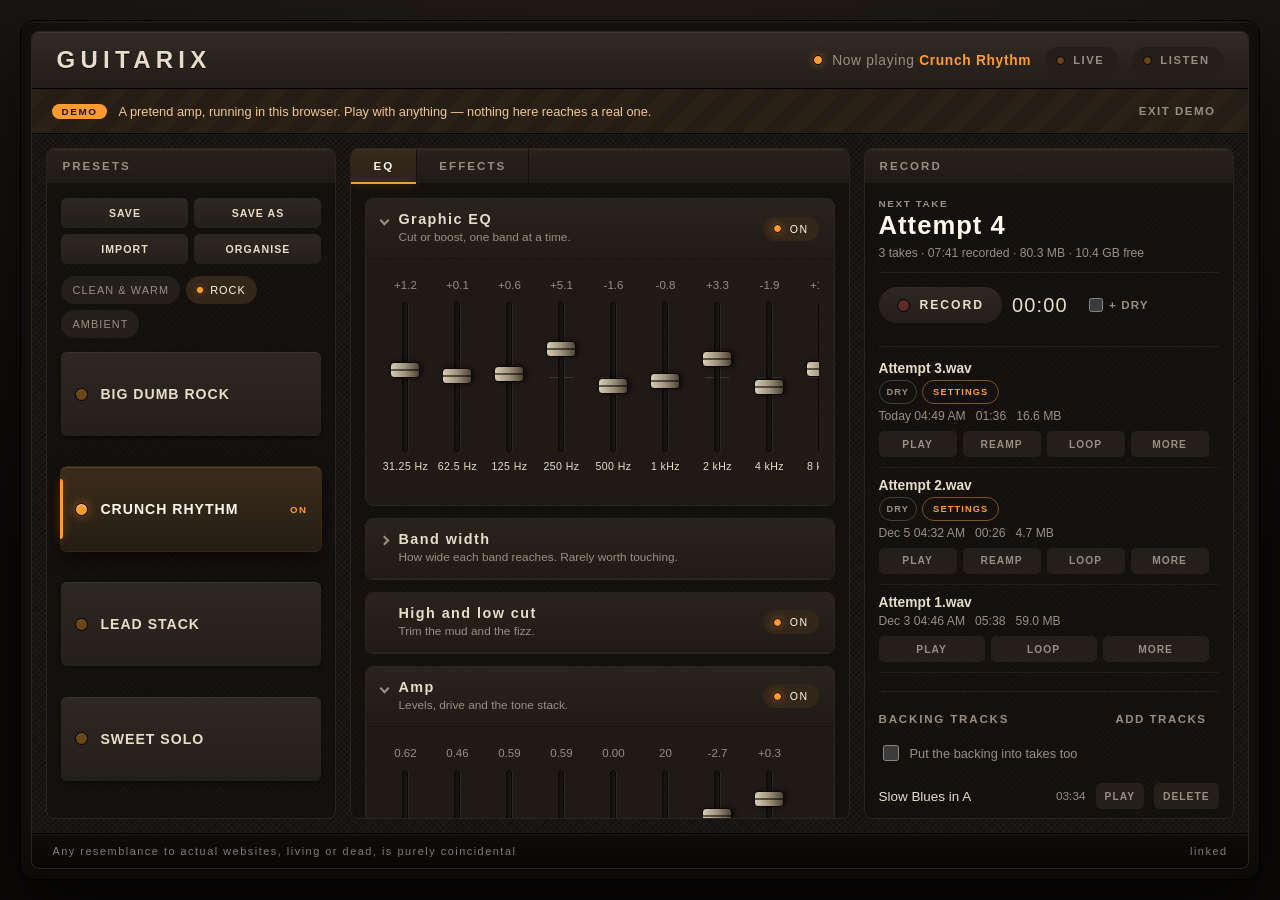
==== preview.html @ 01032c6f "Initial commit: guitarix web control surface Import the existing project as-is, including the duplic" ====
<!DOCTYPE html>
<html lang="en">
<head>
<meta charset="UTF-8">
<meta name="viewport" content="width=device-width, initial-scale=1.0, viewport-fit=cover">
<meta name="theme-color" content="#151210">
<meta name="color-scheme" content="dark">

<!-- Add to Home Screen launches this as an app, without the browser's bars -->
<link rel="manifest" href="/manifest.webmanifest">
<link rel="icon" type="image/png" sizes="192x192" href="static/icons/icon-192.png">
<link rel="apple-touch-icon" href="static/icons/apple-touch-icon.png">
<meta name="mobile-web-app-capable" content="yes">
<meta name="apple-mobile-web-app-capable" content="yes">
<meta name="apple-mobile-web-app-title" content="Guitarix">
<!-- the status bar floats over the page; the safe-area padding keeps it clear -->
<meta name="apple-mobile-web-app-status-bar-style" content="black-translucent">
<title>Guitarix &mdash; demo</title>
<style>
:root {
  --tolex:      #151210;
  --tolex-deep: #0b0908;
  --panel:      #241f1b;
  --panel-hi:   #2e2822;
  --panel-press:#1c1815;
  --edge:       #3b322a;
  --edge-hi:    #5c4f42;
  --cream:      #e7ddc9;
  --muted:      #9a8e83;      /* 4.8:1 or better on every surface it sits on */
  --lamp:       #ff9b2f;
  --lamp-dim:   #6b4418;
  --lamp-glow:  rgba(255,155,47,.40);
  --fault:      #d0453c;
}

* { box-sizing: border-box; }

/* The hidden attribute is only a UA-level `display: none`, so any class rule
   that sets display overrides it. Several do. Settle it once here. */
[hidden] { display: none !important; }

/* A solid colour under the gradient. Phone browsers tint their own address
   bar and toolbar from the page's background colour, and a gradient doesn't
   count -- it's an image -- so without this they fell back to white. It's
   also what shows when a page is overscrolled. */
html {
  height: 100%;
  -webkit-text-size-adjust: 100%;
  background-color: #0b0908;
  color-scheme: dark;            /* dark native controls and browser UI */
}

body {
  --edge: clamp(10px, 2.5vw, 32px);
  margin: 0;
  height: 100%;
  min-height: 100dvh;
  background-color: #0b0908;
  /* Launched from the home screen, the page runs edge to edge under the
     status bar and home indicator. The insets keep controls clear of both;
     in a normal browser tab they're zero and nothing changes. */
  padding:
    max(var(--edge), env(safe-area-inset-top))
    max(var(--edge), env(safe-area-inset-right))
    max(var(--edge), env(safe-area-inset-bottom))
    max(var(--edge), env(safe-area-inset-left));
  display: flex;
  align-items: stretch;      /* cabinet fills the window */
  justify-content: center;
  /* background-image, not the `background` shorthand: the shorthand would
     reset the background-color set above back to transparent */
  background-image: radial-gradient(120% 80% at 50% -10%, #241e19 0%, var(--tolex) 55%, var(--tolex-deep) 100%);
  color: var(--cream);
  font-family: "Helvetica Neue", Helvetica, Arial, system-ui, sans-serif;
  font-stretch: condensed;
  -webkit-font-smoothing: antialiased;
}

/* ---------------------------------------------------------------- cabinet */

.cab {
  display: flex;
  flex-direction: column;
  width: 100%;
  max-width: 680px;
  min-height: 0;
  border-radius: 14px;
  border: 1px solid #000;
  background: var(--tolex);
  padding: 10px;
  box-shadow: 0 30px 70px rgba(0,0,0,.6),
              0 2px 0 rgba(255,255,255,.04) inset,
              0 -20px 40px rgba(0,0,0,.5) inset;
}

.cab__inner {
  display: flex;
  flex-direction: column;
  flex: 1;
  min-height: 0;
  border: 1px solid #2a2420;
  border-radius: 8px;
  overflow: hidden;
}

.panel {
  flex: none;
  display: flex;
  align-items: baseline;
  justify-content: space-between;
  gap: 16px;
  flex-wrap: wrap;
  padding: 16px 20px;
  background: linear-gradient(180deg, #322b25 0%, #221d19 100%);
  border-bottom: 1px solid #000;
  box-shadow: 0 1px 0 rgba(255,255,255,.06) inset;
}

.wordmark {
  margin: 0;
  font-size: clamp(1.25rem, 4.5vw, 1.6rem);
  font-weight: 700;
  letter-spacing: .22em;
  text-transform: uppercase;
  text-shadow: 0 1px 0 #000;
}

.readout {
  margin: 0;
  display: flex;
  align-items: center;
  gap: 9px;
  font-size: .82rem;
  color: var(--muted);
  letter-spacing: .05em;
}

.readout b { color: var(--lamp); font-weight: 600; }

.pilot {
  width: 10px; height: 10px;
  border-radius: 50%;
  background: var(--lamp-dim);
  border: 1px solid #000;
  transition: background .2s ease, box-shadow .2s ease;
}
.pilot.is-live  { background: var(--lamp);  box-shadow: 0 0 9px var(--lamp-glow); }
.pilot.is-fault { background: var(--fault); box-shadow: 0 0 9px rgba(208,69,60,.4); }

/* ---------------------------------------------------------------- alert */

.alert {
  flex: none;
  display: flex;
  align-items: center;
  gap: 10px;
  margin: 0;
  padding: 11px 20px;
  background: linear-gradient(180deg, #33201d 0%, #261817 100%);
  border-bottom: 1px solid #000;
  box-shadow: 0 1px 0 rgba(255,255,255,.04) inset;
  color: #e8a49e;
  font-size: .8rem;
  line-height: 1.4;
}

.alert__lamp {
  flex: none;
  width: 9px; height: 9px;
  border-radius: 50%;
  background: var(--fault);
  box-shadow: 0 0 9px rgba(208,69,60,.45);
  animation: pulse 1.1s ease-in-out infinite;
}

/* ---------------------------------------------------------------- tabs */

.tabs {
  flex: none;
  display: flex;
  background: linear-gradient(180deg, #1d1915 0%, #141110 100%);
  border-bottom: 1px solid #000;
}

.tab {
  flex: 1;
  position: relative;
  padding: 13px 8px;
  border: 0;
  border-right: 1px solid #0a0807;
  background: transparent;
  color: var(--muted);
  font: inherit;
  font-size: .82rem;
  font-weight: 700;
  letter-spacing: .16em;
  text-transform: uppercase;
  cursor: pointer;
  -webkit-tap-highlight-color: transparent;
  transition: background .14s ease, color .14s ease;
}
.tab:last-child { border-right: 0; }

@media (hover: hover) and (pointer: fine) {
  .tab:hover { background: #221d19; color: var(--cream); }
}
.tab:active { background: var(--panel-press); }
.tab:focus-visible { outline: 2px solid var(--lamp); outline-offset: -3px; }

.tab.is-current {
  color: #fff8ec;
  background: linear-gradient(180deg, #2b231a 0%, #1a1511 100%);
}
.tab.is-current::after {
  content: "";
  position: absolute;
  left: 0; right: 0; bottom: 0;
  height: 2px;
  background: var(--lamp);
  box-shadow: 0 0 10px var(--lamp-glow);
}

/* ---------------------------------------------------------------- panes */

.grille {
  flex: 1;
  min-height: 0;                 /* lets the pane scroll instead of the page */
  display: flex;
  flex-direction: column;
  padding: clamp(14px, 3.5vw, 22px);
  background-color: #191512;
  background-image:
    repeating-linear-gradient(45deg,  rgba(255,255,255,.022) 0 1px, transparent 1px 4px),
    repeating-linear-gradient(-45deg, rgba(0,0,0,.30)        0 1px, transparent 1px 4px);
}

.pane {
  flex: 1;
  min-height: 0;
  display: flex;
  flex-direction: column;
}
.pane[hidden] { display: none; }

/* Narrow: the wrapper isn't a box, its children behave as if they were
   direct children of the grille. Wide: it becomes the middle column. */
.mid { display: contents; }
.midtabs { display: none; }

/* The tabs name the section on narrow screens, so the heading is only needed
   in the wide layout where the tabs are gone. */
.pane__title { display: none; }

.pane__body {
  flex: 1;
  min-height: 0;
  display: flex;
  flex-direction: column;
  overflow-y: auto;              /* scrollbar appears only when it's needed */
  overscroll-behavior: contain;
  scrollbar-width: thin;
  scrollbar-color: var(--edge-hi) transparent;
}

.pane__body::-webkit-scrollbar { width: 9px; }
.pane__body::-webkit-scrollbar-track { background: transparent; }
.pane__body::-webkit-scrollbar-thumb {
  background: #3a322b;
  border-radius: 99px;
  border: 2px solid #191512;
}
.pane__body::-webkit-scrollbar-thumb:hover { background: var(--edge-hi); }

.groups { display: flex; flex-direction: column; }

.empty { margin: 8px 2px; color: var(--muted); font-size: .85rem; }

/* ---------------------------------------------------------------- presets */

.banks {
  flex: none;
  display: flex;
  gap: 8px;
  flex-wrap: wrap;
  margin-bottom: 14px;
}

.bank {
  padding: 7px 13px;
  border: 1px solid var(--edge);
  border-radius: 999px;
  background: var(--panel);
  color: var(--muted);
  font: inherit;
  font-size: .74rem;
  letter-spacing: .12em;
  text-transform: uppercase;
  cursor: pointer;
  transition: background .14s ease, color .14s ease, border-color .14s ease;
  min-height: 28px;
}
@media (hover: hover) and (pointer: fine) {
  .bank:hover { background: var(--panel-hi); color: var(--cream); border-color: var(--edge-hi); }
}
.bank:active { background: var(--panel-press); }
.bank:focus-visible { outline: 2px solid var(--lamp); outline-offset: 2px; }
.bank.is-current { border-color: #7a5426; color: #fff8ec; background: #33261a; }

/* Presets stretch to fill the leftover height, but only once there are
   enough rows for that to look deliberate. With one or two presets the rows
   are sized to the content instead -- otherwise a single preset becomes a
   button the height of the screen. */
.presets {
  flex: 1;
  min-width: 0;
  display: grid;
  grid-template-columns: repeat(2, 1fr);
  grid-auto-rows: minmax(74px, 1fr);
  gap: 12px;
  align-content: stretch;
}

.presets.is-sparse {
  align-content: start;
  grid-auto-rows: minmax(74px, 104px);
}

.preset {
  position: relative;
  display: flex;
  align-items: center;
  gap: 12px;
  min-height: 74px;
  max-height: 152px;
  min-width: 0;
  padding: 12px 16px;
  border: 1px solid var(--edge);
  border-radius: 6px;
  background: linear-gradient(180deg, var(--panel-hi) 0%, var(--panel) 100%);
  color: var(--cream);
  font: inherit;
  font-size: 1rem;
  font-weight: 700;
  letter-spacing: .12em;
  text-transform: uppercase;
  text-align: left;
  cursor: pointer;
  -webkit-tap-highlight-color: transparent;
  box-shadow: 0 1px 0 rgba(255,255,255,.05) inset, 0 2px 4px rgba(0,0,0,.4);
  transition: background .14s ease, border-color .14s ease,
              box-shadow .14s ease, transform .08s ease, color .14s ease;
}

.lamp {
  flex: none;
  width: 13px; height: 13px;
  border-radius: 50%;
  background: var(--lamp-dim);
  border: 1px solid #000;
  box-shadow: 0 1px 1px rgba(255,255,255,.12) inset;
  transition: background .16s ease, box-shadow .16s ease;
}

.preset__name {
  flex: 1;
  min-width: 0;
  white-space: normal;
  overflow-wrap: break-word;
  line-height: 1.3;
  letter-spacing: .07em;
}
.preset__tag {
  font-size: .6rem;
  letter-spacing: .16em;
  color: var(--lamp);
  opacity: 0;
  transition: opacity .16s ease;
}

@media (hover: hover) and (pointer: fine) {
  .preset:hover {
    background: linear-gradient(180deg, #3a322b 0%, #2b251f 100%);
    border-color: var(--edge-hi);
    color: #fff;
    box-shadow: 0 1px 0 rgba(255,255,255,.08) inset, 0 6px 14px rgba(0,0,0,.5);
    transform: translateY(-1px);
  }
  .preset:hover .lamp { background: #8a5a20; box-shadow: 0 0 6px rgba(255,155,47,.25); }
}

.preset:focus-visible { outline: 2px solid var(--lamp); outline-offset: 3px; border-color: var(--edge-hi); }

.preset:active {
  transform: translateY(1px);
  background: linear-gradient(180deg, var(--panel-press) 0%, #17130f 100%);
  box-shadow: 0 3px 10px rgba(0,0,0,.55) inset;
}

.preset.is-active {
  border-color: #7a5426;
  background: linear-gradient(180deg, #3a2c1c 0%, #261d14 100%);
  color: #fff8ec;
  box-shadow: 0 1px 0 rgba(255,200,140,.12) inset,
              0 0 0 1px rgba(255,155,47,.18),
              0 8px 20px rgba(0,0,0,.5);
}
.preset.is-active::before {
  content: "";
  position: absolute;
  left: -1px; top: 12px; bottom: 12px;
  width: 3px;
  border-radius: 0 3px 3px 0;
  background: var(--lamp);
  box-shadow: 0 0 10px var(--lamp-glow);
}
.preset.is-active .lamp {
  background: var(--lamp);
  box-shadow: 0 0 10px var(--lamp-glow), 0 0 20px rgba(255,155,47,.18),
              0 1px 1px rgba(255,255,255,.5) inset;
}
.preset.is-active .preset__tag { opacity: 1; }

.preset.is-pending { cursor: progress; }
.preset.is-pending .lamp { animation: blink .55s steps(2, end) infinite; }
@keyframes blink { 50% { opacity: .25; } }

/* ---------------------------------------------------------------- groups */

.group {
  flex: none;
  border: 1px solid #2c251f;
  border-radius: 8px;
  background: rgba(36,31,27,.72);
  margin-bottom: 14px;
  overflow: hidden;
}
.group:last-child { margin-bottom: 0; }

.group__head {
  display: flex;
  align-items: center;
  gap: 12px;
  padding: 12px 15px;
  background: linear-gradient(180deg, #2a231d 0%, #201b17 100%);
  border-bottom: 1px solid #191411;
}

.group__toggle {
  flex: 1;
  min-width: 0;
  display: flex;
  align-items: flex-start;
  gap: 10px;
  margin: -4px 0 -4px -6px;
  padding: 4px 6px;
  border: 0;
  border-radius: 6px;
  background: transparent;
  color: inherit;
  font: inherit;
  text-align: left;
  cursor: pointer;
  -webkit-tap-highlight-color: transparent;
  transition: background .14s ease;
}
@media (hover: hover) and (pointer: fine) {
  .group__toggle:hover { background: rgba(255,255,255,.035); }
  .group__toggle:hover .chev { border-color: var(--cream); }
}
.group__toggle:focus-visible { outline: 2px solid var(--lamp); outline-offset: 1px; }

/* a small caret that turns to point down when the group is open */
.chev {
  flex: none;
  width: 7px; height: 7px;
  margin-top: 6px;
  border-right: 2px solid var(--muted);
  border-bottom: 2px solid var(--muted);
  transform: rotate(45deg);
  transition: transform .16s ease, border-color .14s ease;
}
.group.is-folded .chev { transform: rotate(-45deg); }

.group__text { min-width: 0; }

.group__title {
  display: block;
  font-size: .9rem;
  font-weight: 700;
  letter-spacing: .1em;
}
.group__blurb {
  display: block;
  margin-top: 3px;
  font-size: .74rem;
  font-weight: 400;
  letter-spacing: normal;
  line-height: 1.35;
  color: var(--muted);
}

.switch {
  flex: none;
  display: inline-flex;
  align-items: center;
  gap: 8px;
  padding: 6px 10px;
  border: 1px solid var(--edge);
  border-radius: 999px;
  background: var(--panel);
  color: var(--muted);
  font: inherit;
  font-size: .66rem;
  letter-spacing: .14em;
  text-transform: uppercase;
  cursor: pointer;
  -webkit-tap-highlight-color: transparent;
  transition: background .14s ease, border-color .14s ease, color .14s ease;
}
@media (hover: hover) and (pointer: fine) {
  .switch:hover { background: var(--panel-hi); border-color: var(--edge-hi); color: var(--cream); }
}
.switch:active { background: var(--panel-press); }
.switch:focus-visible { outline: 2px solid var(--lamp); outline-offset: 2px; }
.switch.is-on { border-color: #7a5426; color: #fff8ec; background: #33261a; }
.switch.is-on .lamp { background: var(--lamp); box-shadow: 0 0 8px var(--lamp-glow); }
.switch .lamp { width: 9px; height: 9px; }

.group__body { padding: 6px 15px 14px; transition: opacity .18s ease;   display: grid;
  grid-template-rows: 1fr;
  transition: grid-template-rows .24s ease, padding .24s ease, opacity .2s ease;
}
.group.is-bypassed .group__body { opacity: .42; }
.group.is-folded .group__body {
  display: grid;
  grid-template-rows: 0fr;
  padding-top: 0;
  padding-bottom: 0;
  opacity: 0;
}

/* Folding animates to the content's real height: the body is a one-row grid
   going from 1fr to 0fr, and this inner wrapper clips while it shrinks. The
   inner part is made inert while folded (app.js), so nothing hidden stays
   reachable by keyboard. Browsers without grid-row transitions just snap. */
.group__inner { min-height: 0; overflow: hidden; }
.group.is-folded .group__head { border-bottom-color: transparent; }

/* only an on/off switch under this prefix: no caret, nothing to fold */
.group.is-switch-only .group__head { border-bottom-color: transparent; }
.group.is-switch-only .chev { visibility: hidden; }
.group__toggle:disabled { cursor: default; }
.group__toggle:disabled:hover { background: transparent; }

/* ------------------------------------------------- row layout (effects) */

.knob { padding: 10px 0 4px; border-bottom: 1px solid #221d19; }
.knob:last-child { border-bottom: 0; }

.knob__head {
  display: flex;
  justify-content: space-between;
  align-items: baseline;
  gap: 12px;
  margin-bottom: 7px;
}

.knob__label { font-size: .82rem; letter-spacing: .04em; }

.knob__value {
  font-variant-numeric: tabular-nums;
  font-size: .82rem;
  color: var(--muted);
  transition: color .14s ease;
}
.knob__value.is-remote { color: var(--lamp); }

/* ------------------------------------------------- switches and choices */

/* One row under the faders, packed to the left: a captioned dropdown, then
   self-labelled switches. Everything sits on a shared bottom edge. */
.discrete {
  display: flex;
  flex-wrap: wrap;
  align-items: flex-end;
  gap: 10px;
  padding-top: 14px;
}
.knob + .discrete, .rack + .discrete {
  border-top: 1px solid #221d19;
  margin-top: 8px;
}

.choice-field {
  display: flex;
  flex-direction: column;
  gap: 5px;
  margin-right: 6px;
}

.choice-field__label {
  font-size: .62rem;
  font-weight: 700;
  letter-spacing: .14em;
  text-transform: uppercase;
  color: var(--muted);
}

.choice {
  min-width: 170px;
  padding: 7px 30px 7px 11px;
  border: 1px solid var(--edge);
  border-radius: 6px;
  background: #171310;
  color: var(--cream);
  font: inherit;
  font-size: .82rem;
  cursor: pointer;
  transition: border-color .14s ease;
}
@media (hover: hover) and (pointer: fine) {
  .choice:hover { border-color: var(--edge-hi); }
}
.choice:focus-visible { outline: 2px solid var(--lamp); outline-offset: 1px; }

/* a switch that names itself, same shape as the bypass switches */
.switch.is-named {
  padding: 8px 14px 8px 11px;
  font-size: .72rem;
  letter-spacing: .1em;
}
.switch.is-named .lamp { width: 9px; height: 9px; }
.switch__name { white-space: nowrap; }

.has-desc { text-decoration: underline dotted rgba(231,221,201,.35); text-underline-offset: 3px; }
.switch.is-named.has-desc { text-decoration: none; }
.switch.is-named.has-desc .switch__name {
  text-decoration: underline dotted rgba(231,221,201,.35);
  text-underline-offset: 3px;
}

.knob__label[title], .band__label[title], .choice-field__label[title] { cursor: help; }

/* ------------------------------------------------- rack layout (EQ faders) */

.rack {
  display: flex;
  align-items: flex-start;       /* values, faders and labels each on one line */
  gap: 4px;
  padding: 14px 0 4px;
  overflow-x: auto;
  overscroll-behavior-x: contain;
  scrollbar-width: thin;
  scrollbar-color: var(--edge-hi) transparent;
}
.rack::-webkit-scrollbar { height: 8px; }
.rack::-webkit-scrollbar-track { background: transparent; }
.rack::-webkit-scrollbar-thumb { background: #3a322b; border-radius: 99px; }

.band {
  flex: none;
  width: 52px;
  display: flex;
  flex-direction: column;
  align-items: center;
  gap: 8px;
}

.band__value {
  min-height: 1.3em;
  font-variant-numeric: tabular-nums;
  font-size: .72rem;
  color: var(--muted);
  transition: color .14s ease;
}
.band__value.is-remote { color: var(--lamp); }

/* Room for two lines on every label, used or not, so a long name can't make
   its column taller than its neighbours and knock the row out of line. */
.band__label {
  display: flex;
  align-items: flex-start;
  justify-content: center;
  width: 100%;
  min-height: 2.5em;
  font-size: .66rem;
  letter-spacing: .04em;
  color: var(--cream);
  text-align: center;
  line-height: 1.25;
  overflow-wrap: break-word;
}

/* The fader is a normal horizontal range rotated a quarter turn, which keeps
   the thumb and track styling identical across browsers. */
.band__fader {
  position: relative;
  width: 40px;
  height: 168px;
}

.band__fader::before {
  content: "";                      /* centre detent line for cut/boost bands */
  position: absolute;
  left: 8px; right: 8px;
  top: 50%;
  height: 1px;
  background: rgba(231,221,201,.14);
  display: none;
}
.band__fader.is-bipolar::before { display: block; }

.band__fader input[type="range"] {
  position: absolute;
  top: 50%; left: 50%;
  width: 168px;                     /* becomes the travel once rotated */
  height: 40px;
  transform: translate(-50%, -50%) rotate(-90deg);
  transform-origin: center;
}

/* ---------------------------------------------------------------- range */

input[type="range"] {
  -webkit-appearance: none;
  appearance: none;
  width: 100%;
  height: 26px;
  margin: 0;
  background: transparent;
  cursor: grab;
  -webkit-tap-highlight-color: transparent;
}
input[type="range"]:active { cursor: grabbing; }
input[type="range"]:focus { outline: none; }

input[type="range"]::-webkit-slider-runnable-track {
  height: 6px;
  border-radius: 3px;
  background: linear-gradient(180deg, #100d0b 0%, #1d1815 100%);
  border: 1px solid #0a0807;
  box-shadow: 0 1px 0 rgba(255,255,255,.05);
}
input[type="range"]::-moz-range-track {
  height: 6px;
  border-radius: 3px;
  background: linear-gradient(180deg, #100d0b 0%, #1d1815 100%);
  border: 1px solid #0a0807;
}

input[type="range"]::-webkit-slider-thumb {
  -webkit-appearance: none;
  width: 22px; height: 22px;
  margin-top: -9px;
  border-radius: 50%;
  border: 1px solid #0a0807;
  background: radial-gradient(circle at 34% 28%, #efe4cf 0%, #b3a48b 45%, #5d5244 100%);
  box-shadow: 0 2px 5px rgba(0,0,0,.6);
  transition: box-shadow .14s ease, transform .1s ease;
}
input[type="range"]::-moz-range-thumb {
  width: 22px; height: 22px;
  border-radius: 50%;
  border: 1px solid #0a0807;
  background: radial-gradient(circle at 34% 28%, #efe4cf 0%, #b3a48b 45%, #5d5244 100%);
  box-shadow: 0 2px 5px rgba(0,0,0,.6);
}

/* faders get a slotted cap rather than a knob */
.band__fader input[type="range"]::-webkit-slider-thumb {
  width: 16px; height: 30px;
  margin-top: -13px;
  border-radius: 4px;
  background:
    linear-gradient(90deg, transparent 46%, rgba(0,0,0,.55) 46%, rgba(0,0,0,.55) 54%, transparent 54%),
    linear-gradient(180deg, #d9cdb5 0%, #9d8f78 52%, #4f4538 100%);
}
.band__fader input[type="range"]::-moz-range-thumb {
  width: 16px; height: 30px;
  border-radius: 4px;
  background: linear-gradient(180deg, #d9cdb5 0%, #9d8f78 52%, #4f4538 100%);
}

@media (hover: hover) and (pointer: fine) {
  input[type="range"]:hover::-webkit-slider-thumb {
    box-shadow: 0 0 0 5px rgba(255,155,47,.13), 0 2px 5px rgba(0,0,0,.6);
  }
  input[type="range"]:hover::-moz-range-thumb {
    box-shadow: 0 0 0 5px rgba(255,155,47,.13), 0 2px 5px rgba(0,0,0,.6);
  }
}

input[type="range"]:active::-webkit-slider-thumb {
  transform: scale(1.08);
  box-shadow: 0 0 0 7px rgba(255,155,47,.2), 0 2px 5px rgba(0,0,0,.6);
}
input[type="range"]:focus-visible::-webkit-slider-thumb {
  box-shadow: 0 0 0 3px var(--lamp), 0 2px 5px rgba(0,0,0,.6);
}
input[type="range"]:focus-visible::-moz-range-thumb {
  box-shadow: 0 0 0 3px var(--lamp), 0 2px 5px rgba(0,0,0,.6);
}

/* ---------------------------------------------------------------- chassis */

.chassis {
  flex: none;
  padding: 11px 20px;
  background: linear-gradient(180deg, #100d0b 0%, #080706 100%);
  border-top: 1px solid #000;
  box-shadow: 0 1px 0 rgba(255,255,255,.05) inset;
  display: flex;
  justify-content: space-between;
  gap: 12px;
  font-size: .68rem;
  letter-spacing: .14em;
  color: #857a70;
}

/* ---------------------------------------------------------------- offline */

/* Locked while guitarix can't be reached. `inert` is set in app.js and does
   the actual disabling; this only makes it visible. */
[inert] {
  opacity: .38;
  filter: grayscale(.7);
  transition: opacity .2s ease, filter .2s ease;
}
[inert] * { cursor: not-allowed; }

/* ---------------------------------------------------------------- small */

@media (max-width: 520px) {
  .presets { grid-template-columns: 1fr; }
  .panel   { padding: 13px 15px; }
  .group__head { flex-wrap: wrap; }
  .band { width: 46px; }
  .band__fader { height: 148px; }
  .band__fader input[type="range"] { width: 148px; }
}

/* short windows: let the presets scroll rather than squash */
@media (max-height: 560px) {
  .presets { grid-auto-rows: minmax(64px, auto); }
}

@media (prefers-reduced-motion: reduce) {
  * { transition: none !important; animation: none !important; }
  .preset:hover, .preset:active { transform: none; }
}

/* ---------------------------------------------------------------- toolbar */

.toolbar {
  flex: none;
  display: flex;
  flex-direction: column;
  align-items: stretch;
  gap: 12px;
  margin-bottom: 14px;
}

.toolbar .banks { margin-bottom: 0; flex: 1 1 100%; min-width: 0; }
.toolbar__actions { display: flex; gap: 8px; flex-wrap: wrap; }
.toolbar__actions .act { flex: 1 1 0; }

.act {
  padding: 8px 14px;
  border: 1px solid var(--edge);
  border-radius: 6px;
  background: linear-gradient(180deg, var(--panel-hi) 0%, var(--panel) 100%);
  color: var(--cream);
  font: inherit;
  font-size: .72rem;
  font-weight: 700;
  letter-spacing: .13em;
  text-transform: uppercase;
  cursor: pointer;
  -webkit-tap-highlight-color: transparent;
  transition: background .14s ease, border-color .14s ease, color .14s ease, transform .08s ease;
}
@media (hover: hover) and (pointer: fine) {
  .act:hover:not(:disabled) { background: #3a322b; border-color: var(--edge-hi); color: #fff; }
}
.act:active:not(:disabled) { transform: translateY(1px); background: var(--panel-press); }
.act:focus-visible { outline: 2px solid var(--lamp); outline-offset: 2px; }
.act:disabled { opacity: .35; cursor: not-allowed; }
.act.is-on { border-color: #7a5426; background: #33261a; color: #fff8ec; }
.act.is-primary { border-color: #7a5426; background: #3a2c1c; color: #fff8ec; }
.act.is-danger  { border-color: #6b2f2a; color: #e8a49e; }
@media (hover: hover) and (pointer: fine) {
  .act.is-danger:hover:not(:disabled) {
    background: #331c19; border-color: var(--fault); color: #ffb3ad;
  }
}

/* organise mode: tiles keep their layout; a tap picks one, the bar acts */
.organise {
  display: flex;
  flex-direction: column;
  gap: 8px;
  padding: 11px 12px;
  border: 1px dashed #4a3f35;
  border-radius: 8px;
  background: rgba(255,155,47,.03);
}

.organise__hint {
  margin: 0;
  font-size: .76rem;
  color: var(--muted);
  overflow-wrap: break-word;
}
.organise__hint.is-picked { color: #fff8ec; font-weight: 700; }

.organise__row {
  display: grid;
  grid-template-columns: 1fr 1fr;
  gap: 8px;
}
.organise__row .act { padding: 8px 6px; }
.organise__row .act[hidden] + .act,
.organise__row .act:only-child { grid-column: 1 / -1; }

.presets.is-organising .preset { border-style: dashed; cursor: pointer; }
.presets.is-organising .preset.is-active { border-style: solid; }

.preset.is-picked {
  border: 1px solid var(--lamp) !important;
  box-shadow: 0 0 0 1px var(--lamp), 0 0 18px rgba(255,155,47,.18);
}

.mini {
  padding: 5px 9px;
  border: 1px solid var(--edge);
  border-radius: 5px;
  background: var(--panel);
  color: var(--muted);
  font: inherit;
  font-size: .64rem;
  font-weight: 700;
  letter-spacing: .1em;
  text-transform: uppercase;
  text-decoration: none;
  cursor: pointer;
  -webkit-tap-highlight-color: transparent;
  transition: background .14s ease, color .14s ease, border-color .14s ease;
  min-height: 26px;
  display: inline-flex;
  align-items: center;
  justify-content: center;
}
@media (hover: hover) and (pointer: fine) {
  .mini:hover { background: var(--panel-hi); color: var(--cream); border-color: var(--edge-hi); }
  .mini.is-danger:hover { border-color: var(--fault); color: #ffb3ad; background: #2c1816; }
}
.mini:active { background: var(--panel-press); }
.mini:focus-visible { outline: 2px solid var(--lamp); outline-offset: 2px; }

/* ---------------------------------------------------------------- record */

.tab__dot {
  display: inline-block;
  width: 7px; height: 7px;
  margin-left: 7px;
  border-radius: 50%;
  background: var(--fault);
  vertical-align: middle;
  animation: pulse 1.1s ease-in-out infinite;
}
@keyframes pulse { 50% { opacity: .25; } }

.transport {
  flex: none;
  display: flex;
  align-items: center;
  gap: 14px;
  flex-wrap: wrap;
  padding-bottom: 16px;
  margin-bottom: 4px;
  border-bottom: 1px solid #251f1a;
}

.rec-btn {
  display: inline-flex;
  align-items: center;
  gap: 10px;
  padding: 13px 22px;
  border: 1px solid var(--edge);
  border-radius: 999px;
  background: linear-gradient(180deg, var(--panel-hi) 0%, var(--panel) 100%);
  color: var(--cream);
  font: inherit;
  font-size: .82rem;
  font-weight: 700;
  letter-spacing: .16em;
  text-transform: uppercase;
  cursor: pointer;
  -webkit-tap-highlight-color: transparent;
  transition: background .14s ease, border-color .14s ease, transform .08s ease;
}
@media (hover: hover) and (pointer: fine) {
  .rec-btn:hover { border-color: var(--edge-hi); background: #3a322b; }
}
.rec-btn:active { transform: translateY(1px); }
.rec-btn:focus-visible { outline: 2px solid var(--lamp); outline-offset: 3px; }

.rec-btn__dot {
  width: 13px; height: 13px;
  border-radius: 50%;
  background: #5e2b28;
  border: 1px solid #000;
  transition: background .16s ease, box-shadow .16s ease;
}
.rec-btn.is-live { border-color: #8a3630; background: linear-gradient(180deg, #3a1f1d 0%, #261615 100%); }
.rec-btn.is-live .rec-btn__dot {
  background: var(--fault);
  box-shadow: 0 0 10px rgba(208,69,60,.5);
  animation: pulse 1.1s ease-in-out infinite;
}

.rec-clock {
  font-variant-numeric: tabular-nums;
  font-size: 1.5rem;
  letter-spacing: .06em;
  color: var(--cream);
}

.rec-note { font-size: .76rem; color: var(--muted); }
.rec-note.is-error { color: #e8867e; }

/* ---------------------------------------------------------------- takes */

.takes { flex: 1; }

.takes__table {
  width: 100%;
  border-collapse: collapse;
  font-size: .82rem;
}

.takes__table th {
  text-align: left;
  padding: 10px 10px 8px 0;
  border-bottom: 1px solid #2c251f;
  font-size: .64rem;
  font-weight: 700;
  letter-spacing: .14em;
  text-transform: uppercase;
  color: var(--muted);
  white-space: nowrap;
}

.takes__table td {
  padding: 11px 10px 11px 0;
  border-bottom: 1px solid #211c18;
  vertical-align: middle;
  color: var(--cream);
  white-space: nowrap;
}

.takes__name {
  white-space: normal;
  overflow-wrap: anywhere;
  min-width: 9rem;
}

.takes__table tbody tr { transition: background .14s ease; }
@media (hover: hover) and (pointer: fine) {
  .takes__table tbody tr:hover:not(.takes__player) { background: rgba(255,255,255,.028); }
}

.takes__table tr.is-live td { color: #e8867e; }

.takes__actions {
  text-align: right;
  padding-right: 0;
}
.takes__actions > * { margin-left: 6px; }

/* In the stacked layouts the actions get a row to themselves, so give each
   one an equal share of it rather than letting them bunch up on the left. */
/* A row may hold 4 or 5 buttons -- Re-render only shows up on takes with a
   dry twin -- so the columns track however many are actually there. */
.takes__actions.is-spread {
  display: grid;
  grid-template-columns: repeat(auto-fit, minmax(58px, 1fr));
  gap: 6px;
  text-align: center;
}
.takes__actions.is-spread > * { margin: 0; }
.takes__actions.is-spread .mini {
  display: flex;
  align-items: center;
  justify-content: center;
  padding: 7px 4px;
}

.takes__player td { padding: 4px 0 14px; border-bottom: 1px solid #211c18; }
.takes__player audio { width: 100%; }

@media (max-width: 560px) {
  .takes__table thead { display: none; }
  .takes__table tr { display: block; padding: 10px 0; border-bottom: 1px solid #211c18; }
  .takes__table td { display: inline-block; border: 0; padding: 2px 12px 2px 0; color: var(--muted); }
  .takes__table td.takes__name { display: block; font-weight: 700; color: var(--cream); padding-bottom: 3px; }
  .takes__actions { display: block; text-align: left; padding-top: 8px; }
  .takes__actions.is-spread { display: grid; padding-top: 8px; }
  .takes__player td { display: block; padding: 0 0 12px; }
}

/* ---------------------------------------------------------------- dialog */

.ask {
  width: min(400px, calc(100vw - 32px));
  padding: 0;
  border: 1px solid var(--edge);
  border-radius: 10px;
  background: #221d19;
  color: var(--cream);
  box-shadow: 0 30px 70px rgba(0,0,0,.7);
}
.ask::backdrop { background: rgba(0,0,0,.6); }
.ask form { padding: 20px; }

.ask__title {
  margin: 0 0 16px;
  font-size: 1rem;
  font-weight: 700;
  letter-spacing: .06em;
}

.ask__field { display: block; margin-bottom: 14px; }
.ask__field > span {
  display: block;
  margin-bottom: 6px;
  font-size: .68rem;
  letter-spacing: .14em;
  text-transform: uppercase;
  color: var(--muted);
}

.ask__field input,
.ask__field select {
  width: 100%;
  padding: 10px 12px;
  border: 1px solid var(--edge);
  border-radius: 6px;
  background: #171310;
  color: var(--cream);
  font: inherit;
  font-size: .95rem;
  transition: border-color .14s ease, background .14s ease;
}
.ask__field input:focus,
.ask__field select:focus {
  outline: 2px solid var(--lamp);
  outline-offset: 1px;
  border-color: var(--edge-hi);
}

.ask__note {
  margin: -4px 0 14px;
  font-size: .76rem;
  color: var(--muted);
}

.ask__buttons { display: flex; justify-content: flex-end; gap: 8px; }

/* ---------------------------------------------------------------- toasts */

.toasts {
  position: fixed;
  left: 50%;
  bottom: 20px;
  transform: translateX(-50%);
  display: flex;
  flex-direction: column;
  gap: 8px;
  z-index: 40;
  pointer-events: none;
  padding: 0 12px;
  max-width: 100%;
}

.toast {
  padding: 11px 16px;
  border: 1px solid var(--edge);
  border-radius: 8px;
  background: #2a231d;
  color: var(--cream);
  font-size: .82rem;
  box-shadow: 0 12px 30px rgba(0,0,0,.6);
  transition: opacity .35s ease, transform .35s ease;
  animation: toast-in .22s ease-out;
}
.toast.is-ok    { border-color: #7a5426; }
.toast.is-error { border-color: #7a3630; background: #2c1c19; }
.toast.is-going { opacity: 0; transform: translateY(6px); }

/* ================================================================
   WIDE LAYOUT — 1000px and up

   The narrow layout above is a stompbox: one thing at a time, big
   targets, thumb-reachable. This one is the amp head on a bench.
   There's room to show all four sections at once, so the tabs go
   away and the cabinet spreads into three columns: presets down
   the left where you can punch them while looking at something
   else, EQ and effects in the middle, takes down the right.
   Everything above is untouched below 1000px.
   ================================================================ */

@media (min-width: 1000px) {

  body {
    padding: clamp(14px, 1.6vw, 28px);
  }

  .cab {
    max-width: 1680px;
  }

  /* ---- head panel ---- */

  .panel {
    padding: 14px 24px;
    align-items: center;
  }

  .wordmark { font-size: 1.5rem; }
  .readout  { font-size: .86rem; }

  .tabs { display: none; }

  /* ---- three columns ---- */

  .grille {
    display: grid;
    grid-template-columns: minmax(230px, 290px) minmax(0, 1fr) minmax(310px, 370px);
    grid-template-rows: minmax(0, 1fr);
    grid-template-areas: "presets mid rec";
    gap: 14px;
    padding: 14px;
  }

  [data-pane="presets"] { grid-area: presets; }
  [data-pane="rec"]     { grid-area: rec; }

  /* the middle column: one panel, two tabs, one scroller */
  .mid {
    grid-area: mid;
    display: flex;
    flex-direction: column;
    min-height: 0;
    border: 1px solid #2c251f;
    border-radius: 8px;
    background: rgba(17,14,12,.55);
    overflow: hidden;
  }

  .midtabs {
    flex: none;
    display: flex;
    background: linear-gradient(180deg, #2a231d 0%, #1e1a16 100%);
    border-bottom: 1px solid #14100e;
    box-shadow: 0 1px 0 rgba(255,255,255,.05) inset;
  }

  .midtab {
    position: relative;
    padding: 11px 22px;
    border: 0;
    border-right: 1px solid #14100e;
    background: transparent;
    color: var(--muted);
    font: inherit;
    font-size: .72rem;
    font-weight: 700;
    letter-spacing: .18em;
    text-transform: uppercase;
    cursor: pointer;
    transition: background .14s ease, color .14s ease;
  }
  .midtab:focus-visible { outline: 2px solid var(--lamp); outline-offset: -3px; }
  .midtab.is-current { color: #fff8ec; background: rgba(255,155,47,.06); }
  .midtab.is-current::after {
    content: "";
    position: absolute;
    left: 0; right: 0; bottom: -1px;
    height: 2px;
    background: var(--lamp);
    box-shadow: 0 0 10px var(--lamp-glow);
  }

  /* the panes inside it are just content now; the strip is their chrome */
  .mid .pane {
    border: 0;
    border-radius: 0;
    background: transparent;
    flex: 1;
  }
  .mid .pane__title { display: none; }

  /* each section becomes its own chassis panel */
  .pane {
    min-height: 0;
    border: 1px solid #2c251f;
    border-radius: 8px;
    background: rgba(17,14,12,.55);
    overflow: hidden;
  }

  .pane__title {
    display: flex;
    align-items: center;
    gap: 9px;
    margin: 0;
    padding: 11px 15px;
    background: linear-gradient(180deg, #2a231d 0%, #1e1a16 100%);
    border-bottom: 1px solid #14100e;
    box-shadow: 0 1px 0 rgba(255,255,255,.05) inset;
    font-size: .72rem;
    font-weight: 700;
    letter-spacing: .18em;
    text-transform: uppercase;
    color: var(--muted);
  }

  .pane__lamp {
    width: 8px; height: 8px;
    border-radius: 50%;
    background: var(--fault);
    box-shadow: 0 0 8px rgba(208,69,60,.5);
    animation: pulse 1.1s ease-in-out infinite;
  }

  .pane__body { padding: 14px; }

  /* ---- presets column ---- */

  /* The column is short on height, not width: one row of actions instead
     of two, and tighter bank chips, leave more of it for the presets. */
  .is-wide .toolbar { flex-direction: column; align-items: stretch; gap: 12px; }
  .is-wide .toolbar .banks { flex: none; gap: 6px; }
  .is-wide .toolbar__actions {
    display: grid;
    grid-template-columns: repeat(3, 1fr);
    gap: 6px;
  }
  .is-wide .toolbar__actions .act { padding: 9px 4px; font-size: .66rem; letter-spacing: .1em; }
  .is-wide .bank { padding: 5px 11px; font-size: .68rem; letter-spacing: .1em; }

  .is-wide .presets { grid-template-columns: 1fr; gap: 8px; }
  .is-wide .preset {
    min-height: 58px;
    max-height: 84px;
    font-size: .88rem;
    padding: 10px 14px;
  }
  .is-wide .presets.is-sparse { grid-auto-rows: minmax(58px, 72px); }

  /* ---- middle column ---- */

  .group { margin-bottom: 12px; }
  .band  { width: 48px; }
  .band__fader { height: 150px; }
  .band__fader input[type="range"] { width: 150px; }

  /* effects read better two abreast when the column is wide enough */
  #groups-fx {
    display: grid;
    grid-template-columns: repeat(auto-fit, minmax(270px, 1fr));
    gap: 12px;
    align-content: start;
    /* Each card is as tall as its own content. The default, stretch, made a
       folded card grow to match an open one in the same row -- which looked
       like opening one effect opened all three. */
    align-items: start;
  }
  #groups-fx .group { margin-bottom: 0; }

  /* ---- takes column ---- */

  .transport { gap: 10px; padding-bottom: 13px; }
  .rec-btn { padding: 11px 18px; font-size: .76rem; }
  .rec-clock { font-size: 1.25rem; }
  .rec-note { flex: 1 1 100%; }

  /* the column is narrow, so stack each take the way the phone does */
  .is-wide .takes__table thead { display: none; }
  .is-wide .takes__table tr {
    display: block;
    padding: 9px 0;
    border-bottom: 1px solid #211c18;
  }
  .is-wide .takes__table td {
    display: inline-block;
    border: 0;
    padding: 1px 10px 1px 0;
    font-size: .76rem;
    color: var(--muted);
  }
  .is-wide .takes__table td.takes__name {
    display: block;
    padding-bottom: 3px;
    font-weight: 700;
    font-size: .86rem;
    color: var(--cream);
  }
  .is-wide .takes__actions { display: block; text-align: left; padding-top: 7px; }
  .is-wide .takes__actions.is-spread { display: grid; padding-top: 7px; }
  .is-wide .takes__player td { display: block; padding: 0 0 10px; }
}

/* Shorter 16:9 windows: claw back vertical space from the EQ so the
   effects underneath aren't squeezed into a sliver. */
@media (min-width: 1000px) and (max-height: 800px) {
  .band__fader { height: 122px; }
  .band__fader input[type="range"] { width: 122px; }
  .is-wide .preset { min-height: 52px; max-height: 68px; }
}

/* Very wide screens: a fourth column of air either side is worse than
   letting the middle breathe, so give the racks more room instead. */
@media (min-width: 1500px) {
  .grille { grid-template-columns: 300px minmax(0, 1fr) 400px; gap: 16px; }
  .band { width: 54px; }
}

/* ================================================================
   IMPORT, AUDITION AND FEEDBACK
   ================================================================ */

/* ---------------------------------------------------------------- buttons */

.act.is-quiet {
  background: transparent;
  border-color: var(--edge);
  color: var(--muted);
}
@media (hover: hover) and (pointer: fine) {
  .act.is-quiet:hover:not(:disabled) { color: var(--cream); background: var(--panel); }
}
a.act { display: inline-flex; align-items: center; justify-content: center; text-decoration: none; }
label.act { display: inline-flex; align-items: center; justify-content: center; cursor: pointer; }

/* in flight: the server hasn't answered yet */
.act.is-busy, .rec-btn.is-busy {
  position: relative;
  cursor: progress;
  color: transparent !important;          /* the label steps aside for the dots */
}
.act.is-busy::after, .rec-btn.is-busy::after {
  content: "";
  position: absolute;
  inset: 0;
  margin: auto;
  width: 22px; height: 6px;
  background:
    radial-gradient(circle, var(--cream) 45%, transparent 50%) 0 50% / 6px 6px no-repeat,
    radial-gradient(circle, var(--cream) 45%, transparent 50%) 50% 50% / 6px 6px no-repeat,
    radial-gradient(circle, var(--cream) 45%, transparent 50%) 100% 50% / 6px 6px no-repeat;
  animation: busy-dots 1s ease-in-out infinite;
}
@keyframes busy-dots { 0%, 100% { opacity: .35; } 50% { opacity: 1; } }

/* done: a brief lamp-coloured ring. failed: a red one, and a shake */
.is-done   { animation: ring-ok .9s ease-out; }
.is-failed { animation: ring-bad .9s ease-out, shake .36s ease-in-out; }
@keyframes ring-ok  { 0% { box-shadow: 0 0 0 0 rgba(255,155,47,.55); } 100% { box-shadow: 0 0 0 10px rgba(255,155,47,0); } }
@keyframes ring-bad { 0% { box-shadow: 0 0 0 0 rgba(208,69,60,.6); }  100% { box-shadow: 0 0 0 10px rgba(208,69,60,0); } }
@keyframes shake {
  20% { transform: translateX(-4px); } 40% { transform: translateX(4px); }
  60% { transform: translateX(-2px); } 80% { transform: translateX(2px); }
}

/* unsaved edits: Save is the way out, so it's lit */
#btn-save.is-armed {
  border-color: #7a5426;
  background: linear-gradient(180deg, #45331f 0%, #33261a 100%);
  color: #fff8ec;
}
#btn-save.is-armed::before {
  content: "";
  display: inline-block;
  width: 7px; height: 7px;
  margin-right: 7px;
  border-radius: 50%;
  vertical-align: 1px;
  background: var(--lamp);
  box-shadow: 0 0 7px var(--lamp-glow);
}

/* ---------------------------------------------------------------- header */

.readout__tag {
  margin-left: 8px;
  padding: 2px 7px;
  border: 1px solid #7a5426;
  border-radius: 999px;
  font-size: .62rem;
  font-weight: 700;
  letter-spacing: .12em;
  text-transform: uppercase;
  color: var(--lamp);
  vertical-align: 1px;
}
.readout.is-changed { animation: fade-in .35s ease-out; }

/* ---------------------------------------------------------------- presets */

/* lit from somewhere else -- another phone, the GTK window */
.preset.is-arriving { animation: arrive .9s ease-out; }
@keyframes arrive {
  0%   { box-shadow: 0 0 0 0 rgba(255,155,47,.7), 0 8px 20px rgba(0,0,0,.5); }
  100% { box-shadow: 0 0 0 14px rgba(255,155,47,0), 0 8px 20px rgba(0,0,0,.5); }
}

/* the bank holding the preset you're playing */
.bank.is-playing::before {
  content: "";
  display: inline-block;
  width: 6px; height: 6px;
  margin-right: 7px;
  border-radius: 50%;
  vertical-align: 1px;
  background: var(--lamp);
  box-shadow: 0 0 6px var(--lamp-glow);
}

/* ---------------------------------------------------------------- takes */

.takes__table tr.is-leaving { opacity: .3; transition: opacity .3s ease; pointer-events: none; }
.takes__table tbody tr.is-new { animation: arrive-row 1.4s ease-out; }
@keyframes arrive-row { 0% { background: rgba(255,155,47,.16); } 100% { background: transparent; } }

/* ---------------------------------------------------------------- toasts */

.toast.is-again { animation: toast-again .3s ease-out; }
@keyframes toast-in { from { opacity: 0; transform: translateY(8px); } to { opacity: 1; transform: none; } }
@keyframes toast-again { 50% { transform: scale(1.04); } }

/* ---------------------------------------------------------------- entrances */

/* Anything that appears by losing `hidden` or `display: none` restarts its
   animation when it shows, so these play every time without any script. */
@keyframes fade-in { from { opacity: 0; } to { opacity: 1; } }
@keyframes drop-in { from { opacity: 0; transform: translateY(-6px); } to { opacity: 1; transform: none; } }
@keyframes pop-in  { from { opacity: 0; transform: translateY(6px) scale(.98); } to { opacity: 1; transform: none; } }

.pane:not([hidden])          { animation: fade-in .16s ease-out; }
.organise:not([hidden])      { animation: drop-in .18s ease-out; }
.alert:not([hidden])         { animation: drop-in .22s ease-out; }
.audition:not([hidden])      { animation: drop-in .22s ease-out; }
dialog[open]                 { animation: pop-in .18s ease-out; }
dialog[open]::backdrop       { animation: fade-in .18s ease-out; }

/* ---------------------------------------------------------------- audition */

.audition {
  flex: none;
  display: flex;
  align-items: center;
  flex-wrap: wrap;
  gap: 10px 14px;
  padding: 11px 20px;
  background: linear-gradient(180deg, #3a2a17 0%, #2a1f12 100%);
  border-bottom: 1px solid #000;
  box-shadow: 0 1px 0 rgba(255,200,140,.06) inset;
}
.audition__lamp {
  flex: none;
  width: 9px; height: 9px;
  border-radius: 50%;
  background: var(--lamp);
  box-shadow: 0 0 9px var(--lamp-glow);
  animation: pulse 1.4s ease-in-out infinite;
}
.audition__text {
  flex: 1 1 260px;
  margin: 0;
  font-size: .8rem;
  line-height: 1.4;
  color: #f1dcc0;
}
.audition__text b { color: #fff8ec; }
.audition__actions { display: flex; gap: 8px; flex-wrap: wrap; }
.audition__actions .act { padding: 7px 12px; }

/* ---------------------------------------------------------------- importer */

.importer {
  width: min(640px, calc(100vw - 24px));
  max-height: min(86vh, 860px);
  padding: 0;
  border: 1px solid var(--edge);
  border-radius: 10px;
  background: #1d1916;
  color: var(--cream);
  box-shadow: 0 30px 80px rgba(0,0,0,.75);
  overflow: hidden;
}
.importer[open] { display: flex; flex-direction: column; }
.importer::backdrop { background: rgba(0,0,0,.62); }

.importer__head {
  flex: none;
  display: flex;
  align-items: center;
  justify-content: space-between;
  padding: 14px 18px;
  background: linear-gradient(180deg, #2a231d 0%, #201b17 100%);
  border-bottom: 1px solid #14100e;
}
.importer__title {
  margin: 0;
  font-size: .95rem;
  font-weight: 700;
  letter-spacing: .1em;
  text-transform: uppercase;
}
.importer__close {
  width: 32px; height: 32px;
  border: 1px solid transparent;
  border-radius: 6px;
  background: transparent;
  color: var(--muted);
  font-size: 1.4rem;
  line-height: 1;
  cursor: pointer;
  transition: background .14s ease, color .14s ease, border-color .14s ease;
}
@media (hover: hover) and (pointer: fine) {
  .importer__close:hover { background: var(--panel); color: var(--cream); border-color: var(--edge); }
}
.importer__close:focus-visible { outline: 2px solid var(--lamp); outline-offset: 1px; }

.importer__offline {
  margin: 0;
  padding: 9px 18px;
  background: #2c1c19;
  color: #e8a49e;
  font-size: .78rem;
}

.importer__step {
  flex: 1;
  min-height: 0;
  display: flex;
  flex-direction: column;
  gap: 12px;
  padding: 16px 18px 18px;
  overflow-y: auto;
  scrollbar-width: thin;
  scrollbar-color: var(--edge-hi) transparent;
}
.importer__step:not([hidden]) { animation: fade-in .16s ease-out; }

.importer__lead { font-size: .84rem; color: var(--cream); }

.importer__text {
  width: 100%;
  min-height: 170px;
  resize: vertical;
  padding: 11px 12px;
  border: 1px solid var(--edge);
  border-radius: 6px;
  background: #120f0d;
  color: var(--cream);
  font: .78rem/1.5 ui-monospace, SFMono-Regular, Menlo, Consolas, monospace;
  tab-size: 2;
  transition: border-color .14s ease, background .14s ease;
}
.importer__text:focus { outline: 2px solid var(--lamp); outline-offset: 1px; border-color: var(--edge-hi); }

.importer__error {
  margin: 0;
  padding: 9px 11px;
  border: 1px solid #7a3630;
  border-radius: 6px;
  background: #2c1c19;
  color: #f0b3ad;
  font-size: .8rem;
  line-height: 1.4;
}
.importer__error.is-changed { animation: shake .36s ease-in-out; }

.importer__row { display: flex; align-items: center; flex-wrap: wrap; gap: 8px; }
.importer__spacer { flex: 1; }

.importer__help {
  display: flex;
  flex-direction: column;
  gap: 10px;
  padding: 12px 13px;
  border: 1px dashed #4a3f35;
  border-radius: 8px;
  background: rgba(255,155,47,.03);
}
.importer__help p { margin: 0; font-size: .78rem; line-height: 1.45; color: var(--muted); }

.importer__options { display: flex; align-items: flex-end; flex-wrap: wrap; gap: 12px 18px; }
.importer__bank { display: flex; flex-direction: column; gap: 5px; flex: 1 1 200px; }
.importer__bank > span {
  font-size: .62rem;
  font-weight: 700;
  letter-spacing: .14em;
  text-transform: uppercase;
  color: var(--muted);
}
.importer__bank input {
  padding: 8px 10px;
  border: 1px solid var(--edge);
  border-radius: 6px;
  background: #120f0d;
  color: var(--cream);
  font: inherit;
  font-size: .86rem;
  transition: border-color .14s ease, background .14s ease;
}
.importer__bank input:focus { outline: 2px solid var(--lamp); outline-offset: 1px; }

.importer__check {
  display: flex;
  align-items: center;
  gap: 8px;
  padding-bottom: 8px;
  font-size: .8rem;
  color: var(--muted);
  cursor: pointer;
  transition: background .14s ease, color .14s ease, border-color .14s ease;
}
.importer__check input { width: 16px; height: 16px; accent-color: var(--lamp); cursor: pointer; }

.importer__note { margin: 0; font-size: .78rem; color: var(--muted); }
.importer__note.is-bad { color: #f0b3ad; }
.importer__hint { margin: -4px 0 0; font-size: .72rem; line-height: 1.4; color: #908479; }

.importer__list {
  margin: 0;
  padding: 0;
  list-style: none;
  display: flex;
  flex-direction: column;
  gap: 10px;
}

/* ---- one preset in the file ---- */

.imp-card {
  display: flex;
  flex-direction: column;
  gap: 7px;
  padding: 12px 13px;
  border: 1px solid #2c251f;
  border-radius: 8px;
  background: rgba(36,31,27,.7);
  transition: opacity .2s ease, border-color .2s ease;
}
.imp-card.is-empty { opacity: .6; }
.imp-card.is-saved { border-color: #5c4424; }

.imp-card__head { display: flex; align-items: center; gap: 8px; flex-wrap: wrap; }
.imp-card__name { font-weight: 700; font-size: .92rem; letter-spacing: .04em; }
.imp-card__notes { margin: 0; font-size: .8rem; font-style: italic; color: #cbbda7; }
.imp-card__meta { margin: 0; font-size: .76rem; line-height: 1.45; color: var(--muted); }

.imp-card__issues {
  margin: 0;
  padding: 0;
  list-style: none;
  display: flex;
  flex-direction: column;
  gap: 4px;
  font-size: .74rem;
  line-height: 1.45;
}
.imp-card__issues li { padding-left: 14px; position: relative; }
.imp-card__issues li::before {
  content: "";
  position: absolute;
  left: 2px; top: .55em;
  width: 6px; height: 6px;
  border-radius: 50%;
}
.imp-card__issues li.is-bad  { color: #f0b3ad; }
.imp-card__issues li.is-bad::before  { background: var(--fault); }
.imp-card__issues li.is-warn { color: #efc792; }
.imp-card__issues li.is-warn::before { background: var(--lamp); }
.imp-card__issues code, .imp-card__meta code {
  padding: 0 4px;
  border-radius: 3px;
  background: #120f0d;
  font: .72rem ui-monospace, SFMono-Regular, Menlo, Consolas, monospace;
  color: var(--cream);
}

.imp-card__actions { display: flex; gap: 8px; margin-top: 2px; }
.imp-card__actions .act { padding: 7px 14px; }

.imp-badge {
  padding: 2px 8px;
  border: 1px solid;
  border-radius: 999px;
  font-size: .6rem;
  font-weight: 700;
  letter-spacing: .12em;
  text-transform: uppercase;
}
.imp-badge.is-ok   { border-color: #7a5426; color: var(--lamp); }
.imp-badge.is-warn { border-color: #6b4a2a; color: #efc792; }

/* ---------------------------------------------------------------- toolbar */

/* four actions now: two rows of two in the narrow desktop column */
@media (min-width: 1000px) {
  .is-wide .toolbar__actions { grid-template-columns: repeat(2, 1fr); }
}

@media (max-width: 520px) {
  .audition { padding: 10px 14px; }
  .audition__actions { width: 100%; }
  .audition__actions .act { flex: 1 1 0; }
  .importer__step { padding: 14px; }
}

/* changed from another device or the GTK window: the same brief ring the
   numbers get, so a switch flipping on its own doesn't go unnoticed */
.switch.is-remote, .choice.is-remote { animation: ring-ok .9s ease-out; }

/* busy wins over the unsaved dot */
#btn-save.is-busy::before { display: none; }

/* ================================================================
   RECORD TAB: header, reamp, backing
   ================================================================ */

/* ---------------------------------------------------------------- header */

.rec-head {
  display: flex;
  align-items: flex-end;
  justify-content: space-between;
  flex-wrap: wrap;
  gap: 6px 16px;
  padding-bottom: 12px;
  margin-bottom: 14px;
  border-bottom: 1px solid #251f1a;
}
.rec-head__main { display: flex; flex-direction: column; gap: 2px; }
.rec-head__label {
  font-size: .62rem;
  font-weight: 700;
  letter-spacing: .16em;
  text-transform: uppercase;
  color: var(--muted);
}
.rec-head__attempt {
  font-size: 1.6rem;
  font-weight: 700;
  letter-spacing: .04em;
  color: #fff8ec;
  font-variant-numeric: tabular-nums;
}
.rec-head__stats { margin: 0; font-size: .76rem; color: var(--muted); font-variant-numeric: tabular-nums; }
.rec-head__stats.is-low { color: #efc792; }

/* ---------------------------------------------------------------- dry toggle */

.dry-toggle {
  display: inline-flex;
  align-items: center;
  gap: 6px;
  padding: 6px 11px;
  border: 1px solid var(--edge);
  border-radius: 999px;
  font-size: .72rem;
  font-weight: 700;
  letter-spacing: .1em;
  text-transform: uppercase;
  color: var(--muted);
  cursor: pointer;
  transition: border-color .14s ease, color .14s ease, background .14s ease;
}
.dry-toggle input { width: 14px; height: 14px; margin: 0; accent-color: var(--lamp); cursor: pointer; }
.dry-toggle:has(input:checked) { border-color: #7a5426; color: #fff8ec; background: #33261a; }
.dry-toggle:has(input:disabled) { opacity: .45; cursor: not-allowed; }
@media (hover: hover) and (pointer: fine) {
  .dry-toggle:hover { border-color: var(--edge-hi); color: var(--cream); }
}

/* ---------------------------------------------------------------- take rows */

.takes__name-text { display: block; }
.takes__badges { display: inline-flex; gap: 5px; margin-top: 4px; flex-wrap: wrap; }
.takes__badge {
  padding: 1px 7px;
  border: 1px solid #4a3f35;
  border-radius: 999px;
  font-size: .58rem;
  font-weight: 700;
  letter-spacing: .12em;
  text-transform: uppercase;
  color: var(--muted);
  display: inline-flex;
  align-items: center;
  transition: background .14s ease, color .14s ease, border-color .14s ease;
}
.takes__badge.is-action { cursor: pointer; border-color: #7a5426; color: var(--lamp); transition: background .14s ease;   padding: 6px 10px;
}
@media (hover: hover) and (pointer: fine) {
  .takes__badge.is-action:hover { background: #33261a; }
}

.takes__more td { padding: 0 0 12px; border-bottom: 1px solid #211c18; }
.takes__morebox { display: flex; gap: 6px; flex-wrap: wrap; animation: drop-in .16s ease-out; }
.is-wide .takes__table tr.takes__more { padding-top: 0; }

/* ---------------------------------------------------------------- reamp bar */

.reampbar {
  display: flex;
  flex-direction: column;
  gap: 10px;
  margin-bottom: 14px;
  padding: 12px 13px;
  border: 1px solid #7a5426;
  border-radius: 8px;
  background: linear-gradient(180deg, #3a2a17 0%, #2a1f12 100%);
}
.reampbar:not([hidden]) { animation: drop-in .22s ease-out; }
.reampbar__row { display: flex; align-items: center; gap: 10px; }
.reampbar__lamp {
  flex: none;
  width: 9px; height: 9px;
  border-radius: 50%;
  background: var(--lamp);
  box-shadow: 0 0 9px var(--lamp-glow);
  animation: pulse 1.4s ease-in-out infinite;
}
.reampbar__text { flex: 1; margin: 0; font-size: .8rem; line-height: 1.4; color: #f1dcc0; }
.reampbar__text b { color: #fff8ec; }
.reampbar__clock { font-size: .8rem; color: var(--cream); font-variant-numeric: tabular-nums; white-space: nowrap; }
.reampbar__track {
  height: 4px;
  border-radius: 2px;
  background: rgba(0,0,0,.45);
  overflow: hidden;
}
.reampbar__track span {
  display: block;
  height: 100%;
  width: 0;
  background: var(--lamp);
  box-shadow: 0 0 8px var(--lamp-glow);
  transition: width 1s linear;          /* position arrives once a second; glide between */
}
.reampbar__actions { display: flex; gap: 8px; flex-wrap: wrap; align-items: center; }
.reampbar__actions .act { padding: 8px 12px; }
.reampbar__actions .act.is-on { border-color: #7a5426; background: #33261a; color: #fff8ec; }

/* the amp switch is the one control you reach for mid-phrase: make it big */
.switch.is-big { padding: 9px 18px 9px 14px; font-size: .8rem; letter-spacing: .14em; }
.switch.is-big .lamp { width: 11px; height: 11px; }

/* ---------------------------------------------------------------- backing */

.backing {
  display: flex;
  flex-direction: column;
  gap: 10px;
  margin-top: 18px;
  padding-top: 14px;
  border-top: 1px solid #251f1a;
}
.backing__head { display: flex; align-items: center; justify-content: space-between; gap: 10px; }
.backing__title {
  margin: 0;
  font-size: .72rem;
  font-weight: 700;
  letter-spacing: .16em;
  text-transform: uppercase;
  color: var(--muted);
}
.backing__head .act { padding: 7px 12px; }

.backing__now {
  display: flex;
  align-items: center;
  flex-wrap: wrap;
  gap: 8px 10px;
  padding: 10px 12px;
  border: 1px solid #7a5426;
  border-radius: 8px;
  background: #2a1f12;
}
.backing__now:not([hidden]) { animation: drop-in .2s ease-out; }
.backing__now .lamp.is-lit { background: var(--lamp); box-shadow: 0 0 8px var(--lamp-glow); animation: pulse 1.4s ease-in-out infinite; }
.backing__name { flex: 1 1 120px; font-weight: 700; font-size: .84rem; overflow-wrap: anywhere; }
.backing__clock { font-size: .76rem; color: var(--muted); font-variant-numeric: tabular-nums; }
.backing__volume { flex: 1 1 110px; min-width: 90px; height: 22px; }
.backing__now .act { padding: 6px 10px; }
.backing__now .act.is-on { border-color: #7a5426; background: #33261a; color: #fff8ec; }

.backing__include { padding-bottom: 0; }

.backing__list { margin: 0; padding: 0; list-style: none; display: flex; flex-direction: column; }
.backing__item {
  display: flex;
  align-items: center;
  gap: 10px;
  padding: 9px 0;
  border-bottom: 1px solid #211c18;
  transition: background .14s ease;
}
.backing__item.is-playing .backing__item-name { color: var(--lamp); }
.backing__item-name { flex: 1; min-width: 0; font-size: .84rem; overflow-wrap: anywhere; }
.backing__item-len { font-size: .74rem; color: var(--muted); font-variant-numeric: tabular-nums; }
.backing__list .empty { padding: 4px 0; }

   

/* ---------------------------------------------------------------- listen */

.panel__side { display: flex; align-items: center; gap: 14px; flex-wrap: wrap; }

.listen {
  display: inline-flex;
  align-items: center;
  gap: 8px;
  padding: 7px 14px 7px 11px;
  border: 1px solid var(--edge);
  border-radius: 999px;
  background: var(--panel);
  color: var(--muted);
  font: inherit;
  font-size: .7rem;
  font-weight: 700;
  letter-spacing: .14em;
  text-transform: uppercase;
  cursor: pointer;
  -webkit-tap-highlight-color: transparent;
  transition: background .14s ease, border-color .14s ease, color .14s ease;
}
@media (hover: hover) and (pointer: fine) {
  .listen:hover { background: var(--panel-hi); border-color: var(--edge-hi); color: var(--cream); }
}
.listen:active { background: var(--panel-press); }
.listen:focus-visible { outline: 2px solid var(--lamp); outline-offset: 2px; }

.listen__lamp {
  width: 9px; height: 9px;
  border-radius: 50%;
  background: var(--lamp-dim);
  border: 1px solid #000;
  transition: background .2s ease, box-shadow .2s ease;
}
/* waiting for the first sound: the lamp breathes */
.listen.is-connecting { color: var(--cream); border-color: var(--edge-hi); }
.listen.is-connecting .listen__lamp { background: var(--lamp); animation: pulse 1s ease-in-out infinite; }
/* sound is arriving: lit */
.listen.is-on { color: #fff8ec; border-color: #7a5426; background: #33261a; }
.listen.is-on .listen__lamp { background: var(--lamp); box-shadow: 0 0 9px var(--lamp-glow); }

@media (max-width: 520px) {
  .panel__side { width: 100%; justify-content: space-between; }
}

/* ================================================================
   LIVE MODE
   Big targets, read at a glance from a mic stand. Covers the page.
   ================================================================ */

.live {
  position: fixed;
  inset: 0;
  z-index: 30;
  display: flex;
  flex-direction: column;
  gap: clamp(10px, 2.2vh, 18px);
  padding:
    max(14px, env(safe-area-inset-top)) max(14px, env(safe-area-inset-right))
    max(14px, env(safe-area-inset-bottom)) max(14px, env(safe-area-inset-left));
  background-color: #0b0908;
  background-image: radial-gradient(120% 80% at 50% -10%, #241e19 0%, var(--tolex) 55%, var(--tolex-deep) 100%);
  overflow-y: auto;
}
.live:not([hidden]) { animation: fade-in .18s ease-out; }
body.is-live-mode { overflow: hidden; }

.live__top { display: flex; align-items: center; gap: 12px; }
.live__bank {
  font-size: .72rem;
  font-weight: 700;
  letter-spacing: .18em;
  text-transform: uppercase;
  color: var(--muted);
}
.live__state { flex: 1; font-size: .78rem; color: #e8867e; }
.live__top .act { padding: 8px 14px; }

/* ---- the preset: the one thing to read from across the room ---- */

.live__preset { display: flex; align-items: stretch; gap: 10px; }
.live__now {
  flex: 1;
  min-width: 0;
  display: flex;
  flex-direction: column;
  justify-content: center;
  padding: 12px 16px;
  border: 1px solid #7a5426;
  border-radius: 10px;
  background: linear-gradient(180deg, #3a2c1c 0%, #261d14 100%);
  box-shadow: 0 0 0 1px rgba(255,155,47,.12), 0 10px 24px rgba(0,0,0,.45);
}
.live__label {
  font-size: .62rem;
  font-weight: 700;
  letter-spacing: .18em;
  text-transform: uppercase;
  color: var(--lamp);
}
.live__name {
  font-size: clamp(1.6rem, 7vw, 3rem);
  font-weight: 700;
  line-height: 1.1;
  letter-spacing: .03em;
  color: #fff8ec;
  overflow-wrap: break-word;
}
.live__step {
  flex: none;
  width: clamp(56px, 14vw, 88px);
  border: 1px solid var(--edge);
  border-radius: 10px;
  background: linear-gradient(180deg, var(--panel-hi) 0%, var(--panel) 100%);
  color: var(--cream);
  font: inherit;
  font-size: clamp(2rem, 7vw, 3rem);
  line-height: 1;
  cursor: pointer;
  -webkit-tap-highlight-color: transparent;
  transition: background .12s ease, border-color .12s ease, transform .08s ease;
}
.live__step:active { transform: scale(.96); background: var(--panel-press); }
.live__step:focus-visible { outline: 2px solid var(--lamp); outline-offset: 2px; }
@media (hover: hover) and (pointer: fine) {
  .live__step:hover { border-color: var(--edge-hi); background: #3a322b; }
}

/* ---- the bank's presets as tiles ---- */

/* A scrolling box clips whatever is drawn outside it -- including the active
   tile's glow ring -- so the grid keeps a few pixels of room inside its own
   edge, and a matching negative margin keeps the layout where it was. */
.live__grid {
  display: grid;
  grid-template-columns: repeat(auto-fill, minmax(clamp(140px, 18vw, 220px), 1fr));
  grid-auto-rows: minmax(clamp(58px, 11vh, 118px), auto);
  gap: clamp(8px, 1.2vw, 12px);
  flex: 1 1 auto;
  align-content: start;
  min-height: 0;
  overflow-y: auto;
  padding: 6px;
  margin: -6px;
}
.live__tile {
  font-size: clamp(.86rem, 1.5vw, 1.1rem) !important;
  padding: 10px 12px;
  border: 1px solid var(--edge);
  border-radius: 8px;
  background: linear-gradient(180deg, var(--panel-hi) 0%, var(--panel) 100%);
  color: var(--cream);
  font: inherit;
  font-size: .86rem;
  font-weight: 700;
  letter-spacing: .06em;
  text-align: left;
  overflow-wrap: break-word;
  cursor: pointer;
  -webkit-tap-highlight-color: transparent;
  transition: background .12s ease, border-color .12s ease, transform .08s ease;
}
.live__tile:active { transform: scale(.97); background: var(--panel-press); }
.live__tile:focus-visible { outline: 2px solid var(--lamp); outline-offset: 2px; }
.live__tile.is-active {
  border-color: var(--lamp);
  background: linear-gradient(180deg, #3a2c1c 0%, #261d14 100%);
  color: #fff8ec;
  box-shadow: 0 0 0 1px var(--lamp), 0 0 16px rgba(255,155,47,.18);
}
@media (hover: hover) and (pointer: fine) {
  .live__tile:hover:not(.is-active) { border-color: var(--edge-hi); background: #3a322b; }
}

/* ---- pads ---- */

.live__pads {
  flex: none;
  display: grid;
  grid-template-columns: repeat(4, 1fr);
  gap: 10px;
}
@media (max-width: 640px) {
  .live__pads { grid-template-columns: repeat(2, 1fr); }
}

.pad {
  position: relative;
  display: flex;
  flex-direction: column;
  align-items: flex-start;
  justify-content: flex-end;
  gap: 4px;
  min-height: clamp(96px, 16vh, 140px);
  padding: 14px;
  border: 1px solid var(--edge);
  border-radius: 12px;
  background: linear-gradient(180deg, #2e2822 0%, #1f1a16 100%);
  color: var(--cream);
  font: inherit;
  text-align: left;
  cursor: pointer;
  -webkit-tap-highlight-color: transparent;
  box-shadow: 0 1px 0 rgba(255,255,255,.05) inset, 0 6px 16px rgba(0,0,0,.4);
  transition: background .12s ease, border-color .12s ease, transform .08s ease, box-shadow .15s ease;
}
.pad:active:not(:disabled) { transform: scale(.97); }
.pad:focus-visible { outline: 2px solid var(--lamp); outline-offset: 3px; }
.pad:disabled { opacity: .4; cursor: not-allowed; }
@media (hover: hover) and (pointer: fine) {
  .pad:hover:not(:disabled) { border-color: var(--edge-hi); }
}

.pad__lamp {
  position: absolute;
  top: 14px; left: 14px;
  width: 14px; height: 14px;
  border-radius: 50%;
  background: var(--lamp-dim);
  border: 1px solid #000;
  transition: background .15s ease, box-shadow .15s ease;
}
.pad__label {
  font-size: clamp(1rem, 3.6vw, 1.3rem);
  font-weight: 700;
  letter-spacing: .1em;
  text-transform: uppercase;
}
.pad__sub {
  font-size: .76rem;
  color: var(--muted);
  font-variant-numeric: tabular-nums;
  overflow-wrap: anywhere;
}

/* on: amber lamp and edge */
.pad.is-on { border-color: #7a5426; background: linear-gradient(180deg, #3a2c1c 0%, #261d14 100%); }
.pad.is-on .pad__lamp { background: var(--lamp); box-shadow: 0 0 12px var(--lamp-glow); }
.pad.is-on .pad__sub { color: #efc792; }
.pad.is-connecting .pad__lamp { background: var(--lamp); animation: pulse 1s ease-in-out infinite; }

/* recording: red, and the lamp pulses so it can't be missed */
.pad.is-rec.is-live { border-color: #8a3630; background: linear-gradient(180deg, #3a1f1d 0%, #261615 100%); }
.pad.is-rec.is-live .pad__lamp {
  background: var(--fault);
  box-shadow: 0 0 14px rgba(208,69,60,.6);
  animation: pulse 1.1s ease-in-out infinite;
}
.pad.is-rec.is-live .pad__sub { color: #f0b3ad; font-size: .95rem; }

/* ---- foot ---- */

.live__foot { flex: none; display: flex; align-items: center; gap: 12px; flex-wrap: wrap; }
.live__pick { max-width: 100%; }
.live__keys { margin: 0; font-size: .72rem; color: #908479; }
@media (hover: none) { .live__keys { display: none; } }   /* no keyboard, no pedal hints */

/* entry button in the header */
.live-enter .listen__lamp { background: var(--lamp-dim); }

/* ---------------------------------------------------------------- demo */

.demo-bar {
  flex: none;
  display: flex;
  align-items: center;
  flex-wrap: wrap;
  gap: 8px 12px;
  margin: 0;
  padding: 10px 20px;
  background: repeating-linear-gradient(135deg, #2a2016 0 14px, #251c13 14px 28px);
  border-bottom: 1px solid #000;
  font-size: .8rem;
  color: #efc792;
}
.demo-bar:not([hidden]) { animation: drop-in .22s ease-out; }
.demo-bar__tag {
  padding: 2px 9px;
  border-radius: 999px;
  background: var(--lamp);
  color: #1a120a;
  font-size: .62rem;
  font-weight: 700;
  letter-spacing: .16em;
  text-transform: uppercase;
}
.demo-bar__text { flex: 1 1 220px; }
.demo-bar .act { padding: 6px 12px; }

.chassis__right { display: inline-flex; align-items: center; gap: 14px; }
.chassis__demo {
  padding: 3px 10px;
  border: 1px solid #3b322a;
  border-radius: 999px;
  background: transparent;
  color: var(--muted);
  font: inherit;
  font-size: .62rem;
  letter-spacing: .14em;
  text-transform: uppercase;
  cursor: pointer;
  transition: color .14s ease, border-color .14s ease;
}
@media (hover: hover) and (pointer: fine) {
  .chassis__demo:hover { color: var(--cream); border-color: var(--edge-hi); }
}
.chassis__demo:focus-visible { outline: 2px solid var(--lamp); outline-offset: 2px; }

/* ================================================================
   INTERACTION STATES AND TOUCH TARGETS
   Deliberately last: hover, press and ON-state feedback that has to win
   over the component defaults above, and roomier targets for fingers.
   tests/ui_audit.py measures all of it -- rerun it after changes here.
   ================================================================ */

/* A switch that's ON used to show no hover or press at all: .switch.is-on and
   .switch:hover have equal specificity, and is-on comes later, so it won.
   These put the feedback on top of the lit state instead. */
@media (hover: hover) and (pointer: fine) {
  .switch.is-on:hover { background: #45331f; border-color: #9a6a30; }
  .midtab:hover { background: rgba(255,255,255,.035); color: var(--cream); }
  .midtab.is-current:hover { background: rgba(255,155,47,.1); color: #fff8ec; }
  .importer__check:hover { color: var(--cream); }
  .importer__text:hover, .importer__bank input:hover,
  .ask__field input:hover, .ask__field select:hover { border-color: var(--edge-hi); }
  input[type="checkbox"]:hover { filter: brightness(1.2); }
}
.switch.is-on:active { background: #2a2016; }
.midtab:active { background: var(--panel-press); }
.group__toggle:active { background: rgba(255,255,255,.06); }
.importer__close:active { background: var(--panel-press); }
.dry-toggle:active { background: var(--panel-press); }
.takes__badge.is-action:active { background: #2a2016; }
input[type="checkbox"]:active { transform: scale(.9); }
.choice:active, .ask__field select:active { background: #100d0b; }

input[type="checkbox"] { transition: filter .12s ease, transform .08s ease; }

/* ---- tap targets: 24 px at the very least (WCAG 2.2), roomier for fingers ---- */
@media (pointer: coarse) {
  .mini { min-height: 34px; }
  .bank { min-height: 34px; }
  .takes__badge.is-action { padding: 8px 12px; }
}


</style>
</head>

<body>
<main class="cab">
  <div class="cab__inner">

    <header class="panel">
      <h1 class="wordmark">Guitarix</h1>
      <div class="panel__side">
        <p class="readout">
          <span class="pilot" id="pilot" aria-hidden="true"></span>
          <span id="readout">Connecting to the amp</span>
        </p>
        <button class="listen live-enter" id="btn-live" type="button"
                title="Big buttons for playing: presets, record, loop, backing">
          <span class="listen__lamp" aria-hidden="true"></span><span>Live</span>
        </button>
        <button class="listen" id="btn-listen" type="button" aria-pressed="false"
                title="Hear the rig through this page. It runs a second or two behind.">
          <span class="listen__lamp" aria-hidden="true"></span>
          <span id="listen-label">Listen</span>
        </button>
      </div>
    </header>

    <p class="demo-bar" id="demo-bar" hidden>
      <span class="demo-bar__tag">Demo</span>
      <span class="demo-bar__text">A pretend amp, running in this browser. Play with anything &mdash;
        nothing here reaches a real one.</span>
      <button class="act is-quiet" id="demo-exit" type="button">Exit demo</button>
    </p>

    <p class="alert" id="offline" hidden role="status">
      <span class="alert__lamp" aria-hidden="true"></span>
      <span id="offline-text">Not connected to the guitarix engine.</span>
    </p>

    <div class="audition" id="audition" hidden role="status">
      <span class="audition__lamp" aria-hidden="true"></span>
      <p class="audition__text" id="audition-text"></p>
      <div class="audition__actions" id="audition-actions">
        <button class="act is-primary" id="aud-save" type="button">Save</button>
        <button class="act" id="aud-discard" type="button">Discard</button>
        <button class="act is-quiet" id="aud-back" type="button">Back to import</button>
      </div>
    </div>

    <nav class="tabs" role="tablist" aria-label="Amp sections">
      <button class="tab is-current" role="tab" aria-selected="true"
              aria-controls="pane-presets" data-tab="presets">Presets</button>
      <button class="tab" role="tab" aria-selected="false"
              aria-controls="pane-eq" data-tab="eq">EQ</button>
      <button class="tab" role="tab" aria-selected="false"
              aria-controls="pane-fx" data-tab="fx">Effects</button>
      <button class="tab" role="tab" aria-selected="false"
              aria-controls="pane-rec" data-tab="rec">Record<span class="tab__dot" id="rec-dot" hidden></span></button>
    </nav>

    <div class="grille">

      <section class="pane is-current" id="pane-presets" role="tabpanel" data-pane="presets">
        <h2 class="pane__title">Presets</h2>
        <div class="pane__body">
        <div class="toolbar" id="presets-toolbar">
          <div class="toolbar__actions">
            <button class="act" id="btn-save" type="button" title="Save the current settings over the loaded preset">Save</button>
            <button class="act" id="btn-save-as" type="button" title="Save the current settings as a new preset">Save as</button>
            <button class="act" id="btn-import" type="button" title="Import presets from a file">Import</button>
            <button class="act" id="btn-organize" type="button" aria-pressed="false">Organise</button>
          </div>

          <div class="organise" id="organise" hidden>
            <p class="organise__hint" id="organise-hint">Pick a preset to rename, move or delete it.</p>
            <div class="organise__row">
              <button class="act" id="org-rename" type="button" disabled>Rename or move</button>
              <button class="act is-danger" id="org-delete" type="button" disabled>Delete</button>
            </div>
            <div class="organise__row">
              <button class="act" id="org-new-bank" type="button">New bank</button>
              <button class="act is-danger" id="org-del-bank" type="button">Delete bank</button>
            </div>
          </div>

          <div class="banks" id="banks"></div>
        </div>

        <div class="presets" id="presets">
          <p class="empty">Waiting for the amp.</p>
        </div>
        </div>
      </section>

      <div class="mid" id="mid">
        <nav class="midtabs" id="midtabs" role="tablist" aria-label="Controls" hidden>
          <button class="midtab is-current" type="button" role="tab"
                  aria-selected="true" data-mid="eq">EQ</button>
          <button class="midtab" type="button" role="tab"
                  aria-selected="false" data-mid="fx">Effects</button>
        </nav>
      <section class="pane" id="pane-eq" role="tabpanel" data-pane="eq" hidden>
        <h2 class="pane__title">EQ</h2>
        <div class="pane__body">
          <div class="groups" id="groups-eq"><p class="empty">Waiting for the amp.</p></div>
        </div>
      </section>

      <section class="pane" id="pane-fx" role="tabpanel" data-pane="fx" hidden>
        <h2 class="pane__title">Effects</h2>
        <div class="pane__body">
          <div class="groups" id="groups-fx"><p class="empty">Waiting for the amp.</p></div>
        </div>
      </section>
      </div>

      <section class="pane" id="pane-rec" role="tabpanel" data-pane="rec" hidden>
        <h2 class="pane__title">
          Record<span class="pane__lamp" id="rec-lamp" hidden aria-hidden="true"></span>
        </h2>
        <div class="pane__body">
        <div class="rec-head">
          <div class="rec-head__main">
            <span class="rec-head__label">Next take</span>
            <span class="rec-head__attempt" id="rec-attempt">Attempt 1</span>
          </div>
          <p class="rec-head__stats" id="rec-stats"></p>
        </div>

        <div class="reampbar" id="reampbar" hidden role="status">
          <div class="reampbar__row">
            <span class="reampbar__lamp" aria-hidden="true"></span>
            <p class="reampbar__text" id="reamp-text"></p>
            <span class="reampbar__clock" id="reamp-clock"></span>
          </div>
          <div class="reampbar__track" aria-hidden="true"><span id="reamp-progress"></span></div>
          <div class="reampbar__actions">
            <button class="switch is-named is-big" id="reamp-amp" type="button" aria-pressed="true"
                    title="Hear the take through the amp, or raw">
              <span class="lamp" aria-hidden="true"></span><span class="switch__name">Amp</span>
            </button>
            <button class="act" id="reamp-pause" type="button">Pause</button>
            <button class="act" id="reamp-loop" type="button" aria-pressed="false">Loop</button>
            <button class="act" id="reamp-record" type="button"
                    title="Start again from the top and record this pass as a new take">Record a pass</button>
            <button class="act is-danger" id="reamp-stop" type="button">Stop</button>
          </div>
        </div>

        <div class="transport">
          <button class="rec-btn" id="btn-rec" type="button" aria-pressed="false">
            <span class="rec-btn__dot" aria-hidden="true"></span>
            <span id="rec-label">Record</span>
          </button>
          <span class="rec-clock" id="rec-clock">00:00</span>
          <label class="dry-toggle" id="dry-toggle" title="Also save the unprocessed signal, so this take can be run through different settings later">
            <input type="checkbox" id="dry-check">
            <span>+ dry</span>
          </label>
          <span class="rec-note" id="rec-note"></span>
        </div>

        <div class="takes" id="takes">
          <p class="empty">No takes yet.</p>
        </div>

        <section class="backing" id="backing" aria-label="Backing tracks">
          <div class="backing__head">
            <h3 class="backing__title">Backing tracks</h3>
            <label class="act is-quiet" for="backing-file" id="backing-add">Add tracks</label>
            <input type="file" id="backing-file" accept="audio/*,.wav,.mp3,.flac,.ogg,.m4a,.opus" multiple hidden>
          </div>
          <div class="backing__now" id="backing-now" hidden>
            <span class="lamp is-lit" aria-hidden="true"></span>
            <span class="backing__name" id="backing-name"></span>
            <span class="backing__clock" id="backing-clock"></span>
            <input type="range" class="backing__volume" id="backing-volume" min="0" max="100" step="1"
                   aria-label="Backing volume">
            <button class="act" id="backing-loop" type="button" aria-pressed="false">Loop</button>
            <button class="act" id="backing-pause" type="button">Pause</button>
            <button class="act is-danger" id="backing-stop" type="button">Stop</button>
          </div>
          <label class="importer__check backing__include">
            <input type="checkbox" id="backing-include">
            <span>Put the backing into takes too</span>
          </label>
          <ul class="backing__list" id="backing-list"></ul>
        </section>
        </div>
      </section>

    </div>

    <footer class="chassis">
      <span>Any resemblance to actual websites, living or dead, is purely coincidental</span>
      <span class="chassis__right">
        <button class="chassis__demo" id="btn-demo" type="button"
                title="Show the app off with made-up data. Nothing touches the real amp.">Demo</button>
        <span id="link-state">offline</span>
      </span>
    </footer>

  </div>
</main>

<section class="live" id="live" hidden aria-label="Live mode">
  <div class="live__top">
    <span class="live__bank" id="live-bank"></span>
    <span class="live__state" id="live-state"></span>
    <button class="act is-quiet" id="live-exit" type="button">Exit live</button>
  </div>

  <div class="live__preset" id="live-preset">
    <button class="live__step" id="live-prev" type="button" aria-label="Previous preset">&lsaquo;</button>
    <div class="live__now">
      <span class="live__label">Preset</span>
      <span class="live__name" id="live-name">&mdash;</span>
    </div>
    <button class="live__step" id="live-next" type="button" aria-label="Next preset">&rsaquo;</button>
  </div>

  <div class="live__grid" id="live-grid"></div>

  <div class="live__pads">
    <button class="pad is-rec" id="live-rec" type="button">
      <span class="pad__lamp" aria-hidden="true"></span>
      <span class="pad__label" id="live-rec-label">Record</span>
      <span class="pad__sub" id="live-rec-sub"></span>
    </button>
    <button class="pad" id="live-loop" type="button">
      <span class="pad__lamp" aria-hidden="true"></span>
      <span class="pad__label">Loop last</span>
      <span class="pad__sub" id="live-loop-sub"></span>
    </button>
    <button class="pad" id="live-backing" type="button">
      <span class="pad__lamp" aria-hidden="true"></span>
      <span class="pad__label">Backing</span>
      <span class="pad__sub" id="live-backing-sub"></span>
    </button>
    <button class="pad" id="live-listen" type="button">
      <span class="pad__lamp" aria-hidden="true"></span>
      <span class="pad__label">Listen</span>
      <span class="pad__sub" id="live-listen-sub"></span>
    </button>
  </div>

  <div class="live__foot">
    <select class="choice live__pick" id="live-backing-pick" aria-label="Backing track"></select>
    <p class="live__keys">Pedal keys: &larr; &rarr; presets &middot; Space record &middot; B backing &middot; L loop</p>
  </div>
</section>

<div class="toasts" id="toasts" aria-live="polite"></div>

<dialog class="ask" id="export-dlg">
  <form method="dialog" id="export-form">
    <h2 class="ask__title" id="export-title">Export</h2>
    <label class="ask__field">
      <span>Sound</span>
      <select id="export-source"></select>
    </label>
    <label class="ask__field">
      <span>Format</span>
      <select id="export-format">
        <option value="wav">WAV (lossless, large)</option>
        <option value="mp3">MP3 (small, for sharing)</option>
      </select>
    </label>
    <p class="ask__note" id="export-note"></p>
    <div class="ask__buttons">
      <button class="act" type="button" id="export-close">Cancel</button>
      <button class="act is-primary" type="submit">Export</button>
    </div>
  </form>
</dialog>

<dialog class="ask" id="ask">
  <form method="dialog" id="ask-form">
    <h2 class="ask__title" id="ask-title">Name</h2>
    <label class="ask__field" id="ask-select-wrap" hidden>
      <span>Bank</span>
      <select id="ask-select"></select>
    </label>
    <label class="ask__field" id="ask-input-wrap">
      <span id="ask-label">Name</span>
      <input type="text" id="ask-input" autocomplete="off" maxlength="80">
    </label>
    <p class="ask__note" id="ask-note" hidden></p>
    <div class="ask__buttons">
      <button class="act" type="button" id="ask-cancel">Cancel</button>
      <button class="act is-primary" type="submit" id="ask-ok">OK</button>
    </div>
  </form>
</dialog>

<dialog class="importer" id="importer" aria-labelledby="imp-title">
  <div class="importer__head">
    <h2 class="importer__title" id="imp-title">Import presets</h2>
    <button class="importer__close" id="imp-close" type="button" aria-label="Close">&times;</button>
  </div>
  <p class="importer__offline" id="imp-offline" hidden>
    Guitarix isn't connected. Importing picks up again when it is.
  </p>

  <section class="importer__step" id="imp-source">
    <label class="importer__lead" for="imp-text">Paste a presets file from Claude, or choose one.</label>
    <textarea class="importer__text" id="imp-text" spellcheck="false" autocomplete="off"
              placeholder='{ "bank": "Claude", "presets": [ ... ] }'></textarea>
    <p class="importer__error" id="imp-error" hidden role="alert"></p>
    <div class="importer__row">
      <label class="act is-quiet">
        Choose file
        <input type="file" id="imp-file" accept=".json,application/json,text/plain" hidden>
      </label>
      <span class="importer__spacer"></span>
      <button class="act is-primary" id="imp-check" type="button">Check</button>
    </div>

    <div class="importer__help">
      <p>To ask for presets, send Claude the parameter list along with the sound you're after.
         It lists what this amp has, so what comes back fits.</p>
      <div class="importer__row">
        <a class="act is-quiet" id="imp-params" href="/api/parameters.json" download>Download parameter list</a>
        <button class="act is-quiet" id="imp-export" type="button">Export what's playing</button>
      </div>
    </div>
  </section>

  <section class="importer__step" id="imp-review" hidden>
    <div class="importer__options">
      <label class="importer__bank">
        <span>Save into bank</span>
        <input type="text" id="imp-bank" list="imp-banks" autocomplete="off" maxlength="80">
      </label>
      <datalist id="imp-banks"></datalist>
      <label class="importer__check">
        <input type="checkbox" id="imp-others-off">
        <span>Switch off units the presets don't use</span>
      </label>
    </div>
    <p class="importer__note" id="imp-bank-note" hidden></p>
    <p class="importer__hint">Units a preset doesn't mention are left as they are, so your
       cabinet and anything else it doesn't know about keep working.</p>
    <ul class="importer__list" id="imp-list"></ul>
    <div class="importer__row">
      <button class="act is-quiet" id="imp-back" type="button">Back</button>
      <span class="importer__spacer"></span>
      <button class="act is-primary" id="imp-save-all" type="button">Save all</button>
    </div>
  </section>
</dialog>


<script>window.GX_DEMO_ONLY = false; window.GX_DEMO_CLIP = "static/demo/jam.mp3";</script>
<script>
/* Demo mode: a stand-in for the Pi, running entirely in this browser.

   Loaded instead of the real Socket.IO client, it provides the io() the page
   calls, and answers every message the way the server would -- presets that
   move the faders when you switch, recording that ticks and produces a new
   "Attempt N", reamps and backing tracks that play through, exports that
   finish, imports that audition. The real connection is never opened, so
   nothing done here can reach guitarix, the recorder, or any file on the Pi.

   The only sound is one synthesized clip (static/demo/jam.mp3): Listen plays
   it on a loop, and so does Play on any take. */

window.GX_DEMO = true;

const DEMO = (function () {
  const CLIP = window.GX_DEMO_CLIP || 'static/demo/jam.mp3';
  const now = function () { return Date.now() / 1000; };

  /* ------------------------------------------------------------ the rig */

  const banks = [
    { name: 'Clean & Warm', presets: ['Glass Clean', 'Warm Jazz Box', 'Chicken Pickin', 'Folksy Fingerpicking'] },
    { name: 'Rock', presets: ['Big Dumb Rock', 'Crunch Rhythm', 'Lead Stack', 'Sweet Solo'] },
    { name: 'Ambient', presets: ['Ambient Wash', 'Shimmer Pad', 'Slow Swell'] },
  ];
  const cur = { bank: 'Rock', preset: 'Crunch Rhythm' };

  const band = function (id, name, min, max, step, extra) {
    return Object.assign({ id: id, name: name, min: min, max: max, step: step, value: 0,
                           type: 'FloatParameter', desc: '' }, extra || {});
  };
  const sw = function (id, name, desc) {
    return { id: id, name: name, min: 0, max: 1, step: 1, value: 0, type: 'BoolParameter', desc: desc || '' };
  };
  const BANDS = ['31.25 Hz', '62.5 Hz', '125 Hz', '250 Hz', '500 Hz', '1 kHz', '2 kHz', '4 kHz', '8 kHz', '16 kHz'];
  const STACKS = ['Bassman', 'Twin Reverb', 'Princeton', 'JCM-800', 'AC-30', 'Triple Giant'];

  const eq = [
    { prefix: 'eqs.', title: 'Graphic EQ', blurb: 'Cut or boost, one band at a time.', layout: 'rack',
      toggle: 'eqs.on_off', collapsed: false,
      controls: BANDS.map(function (b, i) { return band('eqs.fs' + i, b, -12, 12, 0.1); }) },
    { prefix: 'eqs.', title: 'Band width', blurb: 'How wide each band reaches. Rarely worth touching.',
      layout: 'rack', toggle: null, collapsed: true,
      controls: BANDS.map(function (b, i) { return band('eqs.Qs' + i, b, 0, 100, 1, { value: 50 }); }) },
    { prefix: 'low_highpass.', title: 'High and low cut', blurb: 'Trim the mud and the fizz.',
      layout: 'rows', toggle: 'low_highpass.on_off', collapsed: false, controls: [] },
    { prefix: 'amp.', title: 'Amp', blurb: 'Levels, drive and the tone stack.', layout: 'rack',
      toggle: 'amp.on_off', collapsed: false,
      controls: [
        band('amp.fuzz', 'Fuzz', 0, 1, 0.01), band('amp.bass', 'Bass', 0, 1, 0.01),
        band('amp.middle', 'Middle', 0, 1, 0.01), band('amp.treble', 'Treble', 0, 1, 0.01),
        band('amp.balance', 'Balance', -1, 1, 0.01), band('amp.wet_dry', 'Wet / dry', 0, 100, 1),
        band('amp.out_amp', 'Amp out', -20, 4, 0.1), band('amp.out_master', 'Master', -20, 4, 0.1),
        sw('amp.reverb_on_of', 'Reverb'),
        sw('amp.highgain', 'Highgain', 'Adds a second gain stage ahead of the tone stack'),
        { id: 'amp.tonestack.select', name: 'Tone stack', type: 'Enum', min: 0, max: STACKS.length - 1,
          step: 1, value: 0, desc: 'Which amp the tone controls are modelled on',
          options: STACKS.map(function (s, i) { return { value: i, key: s.toLowerCase(), label: s }; }) },
      ] },
  ];
  const fx = [
    { prefix: 'freeverb.', title: 'Reverb', blurb: 'Room size and mix.', layout: 'rows', toggle: 'freeverb.on_off',
      controls: [band('freeverb.RoomSize', 'Room size', 0, 1, 0.01), band('freeverb.damp', 'Damping', 0, 1, 0.01),
                 band('freeverb.wet_dry', 'Mix', 0, 100, 1)] },
    { prefix: 'echo.', title: 'Echo', blurb: 'Simple repeats.', layout: 'rows', toggle: 'echo.on_off',
      controls: [band('echo.time', 'Time', 1, 2000, 1), band('echo.percent', 'Feedback', 0, 100, 1)] },
    { prefix: 'delay.', title: 'Delay', blurb: 'Longer, tempo-ish repeats.', layout: 'rows', toggle: 'delay.on_off',
      controls: [band('delay.delay', 'Delay', 0, 2000, 1), band('delay.gain', 'Level', -40, 0, 0.5)] },
    { prefix: 'chorus.', title: 'Chorus', blurb: 'Thickens a clean tone.', layout: 'rows', toggle: 'chorus.on_off',
      controls: [band('chorus.level', 'Level', 0, 1, 0.01), band('chorus.depth', 'Depth', 0, 1, 0.01),
                 band('chorus.freq', 'Speed', 0.1, 10, 0.1)] },
  ];
  const ALL = [].concat.apply([], eq.concat(fx).map(function (g) { return g.controls; }));
  const IDS = {};
  ALL.forEach(function (c) { IDS[c.id] = c; });
  eq.concat(fx).forEach(function (g) {
    if (g.toggle) IDS[g.toggle] = { id: g.toggle, name: 'On', min: 0, max: 1, step: 1, type: 'BoolParameter' };
  });

  /* Each preset gets settings that fit its name: clean ones low on drive,
     rock ones high, ambient ones swimming in reverb and delay -- so switching
     presets visibly moves the faders the way it would on the real amp. */
  function seeded(text) {
    let h = 2166136261;
    for (let i = 0; i < text.length; i++) { h ^= text.charCodeAt(i); h = Math.imul(h, 16777619); }
    return function () {
      h ^= h << 13; h ^= h >>> 17; h ^= h << 5;
      return ((h >>> 0) % 10000) / 10000;
    };
  }
  const round = function (v, step) { return Math.round(v / step) * step; };

  function presetValues(bank, preset) {
    const r = seeded(bank + '/' + preset);
    const style = bank === 'Rock' ? 'rock' : bank === 'Ambient' ? 'ambient' : 'clean';
    const pick = function (lo, hi, step) { return +round(lo + r() * (hi - lo), step).toFixed(3); };
    const v = {};
    BANDS.forEach(function (_, i) {
      const tilt = style === 'rock' ? (i > 2 && i < 7 ? 2 : -1) : style === 'ambient' ? (i > 6 ? 2 : -2) : 0;
      v['eqs.fs' + i] = Math.max(-12, Math.min(12, +round(tilt + (r() - 0.5) * 8, 0.1).toFixed(1)));
      v['eqs.Qs' + i] = 50;
    });
    v['eqs.on_off'] = 1;
    v['low_highpass.on_off'] = style === 'rock' ? 1 : 0;
    v['amp.on_off'] = 1;
    v['amp.fuzz'] = style === 'rock' ? pick(0.55, 0.95, 0.01) : style === 'ambient' ? pick(0.05, 0.25, 0.01) : pick(0, 0.12, 0.01);
    v['amp.bass'] = pick(0.35, 0.75, 0.01);
    v['amp.middle'] = style === 'rock' ? pick(0.55, 0.85, 0.01) : pick(0.3, 0.6, 0.01);
    v['amp.treble'] = pick(0.4, 0.8, 0.01);
    v['amp.balance'] = 0;
    v['amp.wet_dry'] = pick(0, 30, 1);
    v['amp.out_amp'] = pick(-4, 0, 0.1);
    v['amp.out_master'] = pick(-2, 3, 0.1);
    v['amp.reverb_on_of'] = style === 'clean' ? 1 : 0;
    v['amp.highgain'] = style === 'rock' ? 1 : 0;
    v['amp.tonestack.select'] = style === 'rock' ? (r() < 0.5 ? 3 : 5) : style === 'clean' ? (r() < 0.5 ? 1 : 0) : 4;
    v['freeverb.on_off'] = style === 'rock' ? 0 : 1;
    v['freeverb.RoomSize'] = style === 'ambient' ? pick(0.75, 0.98, 0.01) : pick(0.2, 0.5, 0.01);
    v['freeverb.damp'] = pick(0.3, 0.7, 0.01);
    v['freeverb.wet_dry'] = style === 'ambient' ? pick(45, 70, 1) : pick(10, 30, 1);
    v['echo.on_off'] = style === 'clean' && r() < 0.5 ? 1 : 0;
    v['echo.time'] = pick(180, 420, 1);
    v['echo.percent'] = pick(15, 45, 1);
    v['delay.on_off'] = style === 'ambient' || preset === 'Sweet Solo' ? 1 : 0;
    v['delay.delay'] = pick(300, 700, 1);
    v['delay.gain'] = pick(-18, -8, 0.5);
    v['chorus.on_off'] = style === 'ambient' || preset === 'Glass Clean' ? 1 : 0;
    v['chorus.level'] = pick(0.3, 0.7, 0.01);
    v['chorus.depth'] = pick(0.2, 0.6, 0.01);
    v['chorus.freq'] = pick(0.4, 2.5, 0.1);
    return v;
  }

  let values = presetValues(cur.bank, cur.preset);
  let dirty = false;
  let audition = null;           // { name, bank, base, replaces, before, file }
  let lastCheck = null;          // the file behind the last import check

  /* ------------------------------------------------------------ recordings */

  let takes = [
    { name: 'Attempt 3.wav', size: 17.4e6, duration: 96.4, modified: now() - 600,
      active: false, dry: 'Attempt 3 (dry).wav', settings: 'Attempt 3.json' },
    { name: 'Attempt 2.wav', size: 4.9e6, duration: 26.7, modified: now() - 88000,
      active: false, dry: 'Attempt 2 (dry).wav', settings: 'Attempt 2.json' },
    { name: 'Attempt 1.wav', size: 61.9e6, duration: 338.1, modified: now() - 260000,
      active: false, dry: null, settings: null },
  ];
  let backingItems = [
    { name: 'Slow Blues in A.mp3', size: 7.1e6, duration: 214 },
    { name: 'Drum Loop 90bpm.wav', size: 3.4e6, duration: 32 },
    { name: 'Funk Groove in E.mp3', size: 5.2e6, duration: 176 },
  ];
  const R = { recording: false, elapsed: 0, available: true, wiring: null, error: null, dry: false,
              next_attempt: 4, free_bytes: 11.2e9, reamp: null, export: null,
              backing: { playing: false, kind: null, name: null, position: 0, duration: 0, paused: false,
                         volume: 80, loop: true, include: false, available: true } };
  let recStarted = 0, recDry = false;

  /* ------------------------------------------------------------ plumbing */

  const handlers = {};
  function fire(event, data) { if (handlers[event]) handlers[event](data); }
  function later(ms, fn) { setTimeout(fn, ms); }
  function done(msg, ok) { if (msg && msg.op) later(350, function () { fire('op_done', { op: msg.op, ok: ok !== false }); }); }
  function toast(text, kind) { fire('toast', { text: text, kind: kind || 'ok' }); }
  function rec() { return JSON.parse(JSON.stringify(R)); }
  function pushRec() { fire('rec', rec()); }
  function pushTakes() { fire('recordings', { rec: rec(), items: takes.slice(), backing_items: backingItems.slice() }); }
  function pushBanks() { fire('banks', { banks: JSON.parse(JSON.stringify(banks)), bank: cur.bank, preset: cur.preset }); }
  function findBank(name) { return banks.find(function (b) { return b.name === name; }); }
  const stem = function (n) { return n.replace(/\.[^.]+$/, ''); };

  function snapshot() {
    return { connected: true, engine: 'demo', bank: cur.bank, preset: cur.preset,
             banks: JSON.parse(JSON.stringify(banks)),
             can: { save_current: true, save_as: true, rename: true, delete: true,
                    new_bank: true, delete_bank: true, move: true },
             eq: eq, fx: fx, values: Object.assign({}, values), dirty: dirty,
             audition: audition ? publicAudition() : null,
             rec: rec(), recordings: takes.slice(), backing_items: backingItems.slice() };
  }
  function publicAudition() {
    return { name: audition.name, bank: audition.bank, base: audition.base, replaces: audition.replaces };
  }
  function setDirty(on) { dirty = on; fire('dirty', { dirty: on }); }

  function load(bank, preset) {
    cur.bank = bank; cur.preset = preset;
    values = presetValues(bank, preset);
    fire('preset', { bank: bank, preset: preset });
    fire('params', Object.assign({}, values));
    setDirty(false);
  }

  function addTake(name, seconds, extra) {
    let base = stem(name), ext = (name.match(/\.[^.]+$/) || ['.wav'])[0], n = 2;
    let final = base + ext;
    while (takes.some(function (t) { return t.name === final; })) final = base + ' (' + (n++) + ')' + ext;
    takes.unshift(Object.assign({ name: final, size: Math.round(seconds * 176400), duration: seconds,
                                  modified: now(), active: false, dry: null, settings: null }, extra || {}));
    return final;
  }

  /* one clock for everything that moves */
  setInterval(function () {
    let moving = false;
    if (R.recording) { R.elapsed = R.reamp ? 0 : Math.round(now() - recStarted); moving = true; }
    const r = R.reamp;
    if (r && !r.paused) {
      r.position = +(r.position + 1).toFixed(1);
      moving = true;
      if (r.position >= r.duration) {
        if (r.loop && !r.record) r.position = 0;
        else finishReamp(false);
      }
    }
    const b = R.backing;
    if (b.playing && !b.paused) {
      b.position = +(b.position + 1).toFixed(1);
      moving = true;
      if (b.position >= b.duration) { if (b.loop) b.position = 0; else { b.playing = false; } }
    }
    if (moving) pushRec();
  }, 1000);

  function finishReamp(cancelled) {
    const r = R.reamp, ex = R.export;
    R.reamp = null; R.export = null; R.recording = false; R.elapsed = 0;
    if (!r) return;
    if (ex && !cancelled) {
      const name = addTake(stem(ex.take) + ' (' + ex.tag + ').' + ex.format, r.duration);
      toast('Exported ' + name);
      if (ex.restore) { values = ex.restore; fire('params', Object.assign({}, values)); }
    } else if (ex && cancelled) {
      toast('Export cancelled. Nothing was kept.');
      if (ex.restore) { values = ex.restore; fire('params', Object.assign({}, values)); }
    } else if (r.record && !cancelled) {
      toast('Saved ' + addTake(stem(r.take) + ' (render).wav', r.duration));
    }
    pushTakes();
  }

  /* ------------------------------------------------------------ imports */

  function parseImport(text) {
    const a = String(text || '').indexOf('{'), z = String(text || '').lastIndexOf('}');
    if (a < 0 || z < a) throw new Error('That doesn\'t look like a preset file. Paste the JSON Claude sent.');
    let data;
    try { data = JSON.parse(text.slice(a, z + 1)); }
    catch (e) { throw new Error('The JSON is broken: ' + e.message); }
    const list = Array.isArray(data.presets) ? data.presets : data.params ? [data] : null;
    if (!list || !list.length) throw new Error('There are no presets in that file.');
    return { bank: data.bank, base: data.base, presets: list };
  }

  function report(p, i, file, bankName) {
    const params = p.params || {};
    const rejected = [], set = [];
    Object.keys(params).forEach(function (id) {
      if (IDS[id]) set.push(id);
      else {
        const guess = Object.keys(IDS).find(function (k) { return k.split('.')[0] === id.split('.')[0]; });
        rejected.push({ id: id, reason: 'isn\'t a parameter on this amp', suggestion: guess || null });
      }
    });
    const base = p.base || file.base || null;
    const baseOk = !base || banks.some(function (b) { return b.presets.some(function (x) { return base === b.name + '/' + x || base === x; }); });
    const bank = findBank(bankName);
    return { index: i, name: p.name || 'Untitled', notes: p.notes || '', set: set.length, reset: 0, inherited: 0,
             switched_on: [], switched_off: [], rejected: rejected, clamped: [],
             bank: bankName, bank_exists: !!bank, replaces: !!(bank && bank.presets.indexOf(p.name) >= 0),
             base: base, base_error: baseOk ? null : 'The base preset "' + base + '" isn\'t in your banks.' };
  }

  function applyPreset(p, file) {
    const base = p.base || file.base;
    if (base) {
      const hit = banks.find(function (b) { return b.presets.some(function (x) { return base === b.name + '/' + x || base === x; }); });
      if (hit) {
        const name = base.indexOf('/') >= 0 ? base.split('/').slice(1).join('/') : base;
        values = presetValues(hit.name, name);
      }
    }
    Object.keys(p.params || {}).forEach(function (id) {
      if (!IDS[id]) return;
      let v = p.params[id];
      const c = IDS[id];
      if (c.options) {
        const o = c.options.find(function (o) { return String(o.label).toLowerCase() === String(v).toLowerCase() || o.value === v; });
        v = o ? o.value : 0;
      } else if (typeof v === 'string') { v = /^(on|true|yes)$/i.test(v) ? 1 : /^(off|false|no)$/i.test(v) ? 0 : Number(v) || 0; }
      values[id] = Math.max(c.min, Math.min(c.max, Number(v)));
    });
    fire('params', Object.assign({}, values));
  }

  function savePreset(bank, name) {
    let b = findBank(bank);
    if (!b) { b = { name: bank, presets: [] }; banks.push(b); }
    if (b.presets.indexOf(name) < 0) b.presets.push(name);
    cur.bank = bank; cur.preset = name;
  }

  /* ------------------------------------------------------------ messages */

  const on = {
    set_preset: function (m) { later(250, function () { load(m.bank, m.preset); }); },
    set_param: function (m) { values[m.id] = m.value; if (!dirty) setDirty(true); },

    preset_save: function (m) { setDirty(false); toast('Saved ' + cur.preset); done(m); },
    preset_save_as: function (m) { savePreset(m.bank, m.name); setDirty(false); pushBanks(); toast('Saved ' + m.name); done(m); },
    preset_rename: function (m) {
      const b = findBank(m.bank), i = b ? b.presets.indexOf(m.old) : -1;
      if (i >= 0) b.presets[i] = m.new;
      if (cur.preset === m.old) cur.preset = m.new;
      pushBanks(); toast('Renamed to ' + m.new); done(m);
    },
    preset_delete: function (m) {
      const b = findBank(m.bank);
      if (b) b.presets = b.presets.filter(function (p) { return p !== m.name; });
      pushBanks(); toast('Deleted ' + m.name); done(m);
    },
    preset_move: function (m) {
      on.preset_delete({ bank: m.bank, name: m.name });
      savePreset(m.to_bank, m.new || m.name);
      pushBanks(); done(m);
    },
    bank_create: function (m) { banks.push({ name: m.name, presets: [] }); pushBanks(); toast('Created bank ' + m.name); done(m); },
    bank_delete: function (m) {
      if (m.name === cur.bank) { toast(m.name + ' is the bank you\'re playing from. Switch to another preset first.', 'error'); return done(m, false); }
      const i = banks.findIndex(function (b) { return b.name === m.name; });
      if (i >= 0) banks.splice(i, 1);
      pushBanks(); toast('Deleted bank ' + m.name); done(m);
    },

    record_start: function (m) {
      if (R.recording) return;
      R.recording = true; R.elapsed = 0; R.dry = !!m.dry; recStarted = now(); recDry = !!m.dry;
      pushRec();
    },
    record_stop: function () {
      if (!R.recording) return;
      const seconds = Math.max(1, Math.round(now() - recStarted));
      R.recording = false; R.elapsed = 0;
      const n = R.next_attempt++;
      addTake('Attempt ' + n + '.wav', seconds,
              { dry: recDry ? 'Attempt ' + n + ' (dry).wav' : null, settings: 'Attempt ' + n + '.json' });
      R.free_bytes -= seconds * 176400 * (recDry ? 2 : 1);
      pushTakes();
    },
    rec_rename: function (m) {
      const t = takes.find(function (t) { return t.name === m.name; });
      if (t) {
        const ext = (t.name.match(/\.[^.]+$/) || [''])[0];
        t.name = m.new + ext;
        if (t.dry) t.dry = m.new + ' (dry)' + ext;
        if (t.settings) t.settings = m.new + '.json';
      }
      pushTakes(); toast('Renamed to ' + m.new + '.wav'); done(m);
    },
    rec_delete: function (m) { takes = takes.filter(function (t) { return t.name !== m.name; }); pushTakes(); toast('Deleted'); done(m); },

    reamp_start: function (m) {
      const t = takes.find(function (x) { return x.name === m.take; });
      R.reamp = { take: m.take, mode: 'wet', record: !!m.record, loop: !!m.loop && !m.record,
                  output: m.record ? stem(m.take) + ' (render).wav' : null,
                  position: 0, duration: t ? Math.min(t.duration, 45) : 30, paused: false };
      if (m.record) R.recording = true;
      pushRec(); done(m);
    },
    reamp_mode: function (m) { if (R.reamp) R.reamp.mode = m.mode; pushRec(); done(m); },
    reamp_pause: function (m) { if (R.reamp) R.reamp.paused = !!m.paused; pushRec(); },
    reamp_loop: function (m) { if (R.reamp) R.reamp.loop = !!m.loop; pushRec(); },
    reamp_stop: function (m) { finishReamp(true); pushRec(); done(m); },

    export_start: function (m) {
      const t = takes.find(function (x) { return x.name === m.take; });
      const src = m.source || 'live';
      const label = src === 'live' ? 'the current settings' : src === 'recorded' ? 'the settings it was recorded with'
                  : src.replace('preset:', '');
      const tag = src === 'live' ? 'export' : src === 'recorded' ? 'export as recorded'
                : 'export - ' + src.split('/').slice(1).join('/');
      R.export = { take: m.take, label: label, format: m.format === 'mp3' ? 'mp3' : 'wav', tag: tag,
                   restore: Object.assign({}, values) };
      R.reamp = { take: m.take, mode: 'wet', record: true, loop: false, output: 'x',
                  position: 0, duration: t ? Math.min(t.duration, 20) : 15, paused: false };
      R.recording = true;
      pushRec();
      if (m.op) {
        const wait = setInterval(function () {
          if (!R.export) { clearInterval(wait); fire('op_done', { op: m.op, ok: true }); }
        }, 500);
      }
    },
    export_cancel: function () { finishReamp(true); pushRec(); },

    backing_play: function (m) {
      const kind = m.kind === 'take' ? 'take' : 'backing';
      const item = (kind === 'take' ? takes : backingItems).find(function (x) { return x.name === m.name; });
      Object.assign(R.backing, { playing: true, kind: kind, name: m.name, position: 0,
                                 duration: item ? item.duration : 60, paused: false, loop: m.loop !== false,
                                 volume: m.volume || R.backing.volume });
      pushRec(); done(m);
    },
    backing_stop: function (m) { R.backing.playing = false; pushRec(); done(m); },
    backing_pause: function (m) { R.backing.paused = !!m.paused; pushRec(); },
    backing_loop: function (m) { R.backing.loop = !!m.loop; pushRec(); },
    backing_volume: function (m) { R.backing.volume = m.volume; },
    backing_include: function (m) { R.backing.include = !!m.include; pushRec(); },
    backing_delete: function (m) {
      backingItems = backingItems.filter(function (b) { return b.name !== m.name; });
      if (R.backing.name === m.name) R.backing.playing = false;
      pushTakes(); done(m);
    },

    import_check: function (m, ack) {
      try {
        const file = parseImport(m.text);
        lastCheck = file;
        const bankName = m.bank || file.bank || 'Imported';
        ack({ ok: true, presets: file.presets.map(function (p, i) { return report(p, i, file, p.bank || bankName); }),
              others_off: !!m.others_off, bank: bankName, can_create_bank: true });
      } catch (e) {
        ack({ ok: false, error: e.message });
      }
    },
    import_audition: function (m) {
      let file;
      try { file = parseImport(m.text); } catch (e) { toast(e.message, 'error'); return done(m, false); }
      const p = file.presets[m.index || 0];
      const bank = m.bank || p.bank || file.bank || 'Imported';
      if (!audition) audition = { before: Object.assign({}, values), prev: Object.assign({}, cur) };
      applyPreset(p, file);
      Object.assign(audition, { name: p.name, bank: bank, base: p.base || file.base || null,
                                replaces: !!(findBank(bank) && findBank(bank).presets.indexOf(p.name) >= 0) });
      fire('audition', publicAudition());
      done(m);
    },
    audition_save: function (m) {
      if (!audition) return done(m, false);
      savePreset(audition.bank, audition.name);
      toast('Saved ' + audition.name + ' to ' + audition.bank);
      audition = null;
      fire('audition', null); pushBanks(); fire('preset', { bank: cur.bank, preset: cur.preset });
      done(m);
    },
    audition_discard: function (m) {
      if (!audition) return done(m, false);
      values = audition.before; cur.bank = audition.prev.bank; cur.preset = audition.prev.preset;
      const name = audition.name;
      audition = null;
      fire('audition', null); fire('params', Object.assign({}, values));
      fire('preset', { bank: cur.bank, preset: cur.preset });
      toast('Discarded ' + name + '. Everything is back how it was.');
      done(m);
    },
    import_save: function (m) {
      let file;
      try { file = parseImport(m.text); } catch (e) { toast(e.message, 'error'); return done(m, false); }
      const p = file.presets[m.index || 0];
      const bank = m.bank || p.bank || file.bank || 'Imported';
      applyPreset(p, file); savePreset(bank, p.name); pushBanks();
      toast('Saved ' + p.name + ' to ' + bank); done(m);
    },
    import_save_all: function (m) {
      let file;
      try { file = parseImport(m.text); } catch (e) { toast(e.message, 'error'); return done(m, false); }
      file.presets.forEach(function (p) {
        applyPreset(p, file);
        savePreset(m.bank || p.bank || file.bank || 'Imported', p.name);
      });
      pushBanks();
      toast('Saved ' + file.presets.length + ' preset' + (file.presets.length === 1 ? '' : 's'));
      done(m);
    },
    export_preset: function (m, ack) {
      ack({ ok: true, filename: cur.preset + '.json',
            data: { format: 'gxweb-presets/1', bank: cur.bank,
                    presets: [{ name: cur.preset, notes: 'Exported from the demo', params: Object.assign({}, values) }] } });
    },
  };

  /* ------------------------------------------------------------ the socket */

  function socket() {
    const s = {
      on: function (event, fn) { handlers[event] = fn; return s; },
      emit: function (event, msg, ack) {
        const fn = on[event];
        if (fn) fn(msg || {}, typeof ack === 'function' ? ack : function () {});
        else if (msg && msg.op) done(msg);     // anything unhandled still settles its button
        return s;
      },
    };
    later(150, function () {
      fire('connect');
      fire('status', { connected: true });
      fire('snapshot', snapshot());
    });
    return s;
  }

  /* ------------------------------------------------------------ files */

  /* Takes, downloads and Listen all get the demo clip; settings files and
     uploads are answered here; nothing goes to the network. */
  function media(kind, name) {
    if (kind === 'download' && /\.json$/.test(name || '')) return settingsUrl(name);
    return CLIP;
  }
  function settingsJson(name) {
    return JSON.stringify({ format: 'gxweb-presets/1', bank: cur.bank,
      presets: [{ name: stem(name || 'Take'), notes: 'The settings this take was recorded with.',
                  params: presetValues(cur.bank, cur.preset) }] }, null, 2);
  }
  function settingsUrl(name) {
    return URL.createObjectURL(new Blob([settingsJson(name)], { type: 'application/json' }));
  }

  const realFetch = window.fetch ? window.fetch.bind(window) : null;
  function fetchStandIn(url, opts) {
    const u = String(url);
    const reply = function (body, status) {
      return Promise.resolve(new Response(typeof body === 'string' ? body : JSON.stringify(body),
        { status: status || 200, headers: { 'Content-Type': 'application/json' } }));
    };
    if (/^\/recordings\/.+\.json$/.test(u)) return reply(settingsJson(decodeURIComponent(u.split('/').pop())));
    if (u === '/backing' && opts && opts.method === 'POST') {
      const saved = [];
      if (opts.body && opts.body.getAll) {
        opts.body.getAll('file').forEach(function (f) {
          const name = f.name || 'track.mp3';
          backingItems.push({ name: name, size: f.size || 0, duration: 120 + Math.round(Math.random() * 120) });
          saved.push(name);
        });
      }
      later(400, pushTakes);
      return reply({ ok: true, saved: saved });
    }
    if (/^\/(api|recordings|backing|monitor)/.test(u)) return reply({ ok: false, error: 'Not in the demo.' }, 404);
    return realFetch ? realFetch(url, opts) : Promise.reject(new Error('no fetch'));
  }

  function paramsExport() {
    const params = Object.keys(IDS).map(function (id) {
      const c = IDS[id];
      return { id: id, name: c.name, type: c.type, min: c.min, max: c.max, step: c.step,
               value: values[id], options: c.options ? c.options.map(function (o) { return o.label; }) : undefined };
    });
    return JSON.stringify({ format: 'gxweb-params/1', note: 'A demo amp -- not a real parameter list.',
                            banks: banks.reduce(function (o, b) { o[b.name] = b.presets; return o; }, {}),
                            parameters: params }, null, 2);
  }

  return { socket: socket, media: media, fetch: fetchStandIn, paramsExport: paramsExport };
})();

/* what the page calls instead of the real Socket.IO client */
function io() { return DEMO.socket(); }
window.fetch = DEMO.fetch;
window.GX_DEMO_MEDIA = DEMO.media;

(function () {
  const link = document.getElementById('imp-params');
  if (link) link.href = URL.createObjectURL(new Blob([DEMO.paramsExport()], { type: 'application/json' }));
})();

</script>

<script>
/* Guitarix control surface.
 *
 * The server holds the truth. This file renders whatever snapshot arrives,
 * sends user gestures up, and applies pushed changes back down without
 * fighting a slider the user happens to be holding.
 */

const socket = io();

const els = {
  pilot:    document.getElementById('pilot'),
  readout:  document.getElementById('readout'),
  link:     document.getElementById('link-state'),
  banks:    document.getElementById('banks'),
  presets:  document.getElementById('presets'),
  eq:       document.getElementById('groups-eq'),
  fx:       document.getElementById('groups-fx'),
  takes:    document.getElementById('takes'),
  toasts:   document.getElementById('toasts'),
  recBtn:   document.getElementById('btn-rec'),
  recLabel: document.getElementById('rec-label'),
  recClock: document.getElementById('rec-clock'),
  dryCheck: document.getElementById('dry-check'),
  recAttempt: document.getElementById('rec-attempt'),
  recStats: document.getElementById('rec-stats'),
  reampbar: document.getElementById('reampbar'),
  reampText: document.getElementById('reamp-text'),
  reampClock: document.getElementById('reamp-clock'),
  reampProgress: document.getElementById('reamp-progress'),
  backingList: document.getElementById('backing-list'),
  backingNow: document.getElementById('backing-now'),
  backingName: document.getElementById('backing-name'),
  backingClock: document.getElementById('backing-clock'),
  backingVolume: document.getElementById('backing-volume'),
  backingInclude: document.getElementById('backing-include'),
  backingFile: document.getElementById('backing-file'),
  recNote:  document.getElementById('rec-note'),
  recDot:   document.getElementById('rec-dot'),
  recLamp:  document.getElementById('rec-lamp'),
  midtabs:  document.getElementById('midtabs'),
  offline:  document.getElementById('offline'),
  audition: document.getElementById('audition'),
  auditionText: document.getElementById('audition-text'),
  auditionActions: document.getElementById('audition-actions'),
  impSource: document.getElementById('imp-source'),
  impReview: document.getElementById('imp-review'),
  impOffline: document.getElementById('imp-offline'),
  toolbar:  document.getElementById('presets-toolbar'),
  offlineText: document.getElementById('offline-text'),
};

let organising = false;
let picked = null;           // { bank, name } chosen while organising
let can = {};

let state = { banks: [], bank: null, preset: null, values: {} };
let online = false;          // engine reachable? read during the first render,
                             // so it has to be declared before applyLayout runs
let linked = false;          // browser <-> web app socket up?
let selectedBank = null;

const sliders = {};          // param id -> <input type=range>
const readouts = {};         // param id -> value <span>
const switches = {};         // param id -> <button>
const dragging = new Set();  // params the user is holding right now

/* ------------------------------------------------------------------ tabs */

/* Narrow screens page through one section at a time. A 16:9 window has room
   for all four side by side, so the tabs step aside and every pane shows. */
const wide = window.matchMedia('(min-width: 1000px)');
let currentTab = 'presets';

function showTab(name) {
  currentTab = name;
  if (name === 'eq' || name === 'fx') midTab = name;
  document.querySelectorAll('.tab').forEach(function (t) {
    const on = t.dataset.tab === name;
    t.classList.toggle('is-current', on);
    t.setAttribute('aria-selected', String(on));
  });
  if (wide.matches) return;
  document.querySelectorAll('.pane').forEach(function (pane) {
    pane.hidden = pane.dataset.pane !== name;
  });
}

/* The middle column is one scroller with two tabs rather than EQ stacked on
   effects. Two scrollers sharing the height meant neither had enough. */
let midTab = 'eq';

function showMid(name) {
  midTab = name;
  document.querySelectorAll('.midtab').forEach(function (t) {
    const on = t.dataset.mid === name;
    t.classList.toggle('is-current', on);
    t.setAttribute('aria-selected', String(on));
  });
  if (!wide.matches) return;
  document.querySelectorAll('.pane').forEach(function (pane) {
    if (pane.dataset.pane === 'eq' || pane.dataset.pane === 'fx') {
      pane.hidden = pane.dataset.pane !== name;
    }
  });
}

function applyLayout() {
  document.body.classList.toggle('is-wide', wide.matches);
  els.midtabs.hidden = !wide.matches;
  if (wide.matches) {
    document.querySelectorAll('.pane').forEach(function (pane) { pane.hidden = false; });
    showMid(midTab);
  } else {
    showTab(currentTab);
  }
  renderPresets();
}

document.querySelectorAll('.tab').forEach(function (tab) {
  tab.addEventListener('click', function () { showTab(tab.dataset.tab); });
});

document.querySelectorAll('.midtab').forEach(function (tab) {
  tab.addEventListener('click', function () { showMid(tab.dataset.mid); });
});

wide.addEventListener('change', applyLayout);
applyLayout();

/* ------------------------------------------------------------------ status */

/* Two different links can drop, and they need different fixes:
     browser -> web app   the Pi, the network, or Flask itself
     web app -> engine    guitarix, or its RPC port
   The banner says which one it is. */
function setStatus(connected) {
  online = !!connected;
  renderLinkState();
}

function setLinked(ok) {
  const was = linked;
  linked = !!ok;
  if (was && !linked) abandonInFlight();
  renderLinkState();
}

function renderLinkState() {
  const healthy = linked && online;
  document.body.classList.toggle('is-offline', !healthy);
  els.pilot.classList.toggle('is-live', healthy);
  els.pilot.classList.toggle('is-fault', !healthy);
  els.offline.hidden = healthy;

  if (!linked) {
    els.link.textContent = 'reconnecting';
    els.offlineText.textContent =
      'Lost the connection to the web app on the Pi. Reconnecting on its own; '
      + 'if it doesn\'t come back, check the Pi is up and app.py is running.';

  } else if (!online) {
    els.link.textContent = 'no connection';
    els.offlineText.textContent =
      'The web app is up, but it can\'t reach guitarix'
      + (state.engine ? ' at ' + state.engine : '')
      + '. Presets, EQ and effects are locked until it reconnects. '
      + 'Recording still works.';

  } else {
    els.link.textContent = 'linked';
  }

  lockControls(!healthy);
  renderReadout();
}

/* The header line, worked out from the current state every time rather than
   written piecemeal. It used to be set in three places that each assumed the
   others had run in a particular order -- and on page load the preset can
   arrive before the link is marked up, which left it stuck on "Reconnecting"
   with everything actually healthy. */
function renderReadout() {
  let html;
  if (!linked) {
    html = 'Reconnecting';
  } else if (!online) {
    html = 'No connection';
  } else if (state.audition) {
    html = 'Auditioning <b>' + escapeHtml(displayName(state.audition.name)) + '</b>';
  } else if (state.preset) {
    html = 'Now playing <b>' + escapeHtml(displayName(state.preset)) + '</b>'
         + (state.dirty ? ' <span class="readout__tag">edited</span>' : '');
  } else {
    html = 'Pick a sound to start';
  }
  if (els.readout.innerHTML !== html) {
    els.readout.innerHTML = html;
    flash(els.readout, 'is-changed');
  }
  // unsaved changes: the Save button is the way out, so point at it
  if (saveBtnRef()) saveBtnRef().classList.toggle('is-armed', !!(state.dirty && !state.audition && state.preset));
  renderLive();
}

function saveBtnRef() { return document.getElementById('btn-save'); }

/* Everything that talks to guitarix goes inert while it can't be reached.
   `inert` rather than CSS pointer-events, because pointer-events still lets
   you Tab to a button and press it. The containers are locked, not the
   controls inside them, so re-rendering can't quietly unlock anything.
   Tabs and the recorder stay live: one only changes the view, the other
   doesn't go through guitarix at all. */
function lockControls(locked) {
  [els.toolbar, els.presets, els.eq, els.fx, document.getElementById('live-preset'),
   document.getElementById('live-grid'), els.auditionActions,
   els.impSource, els.impReview].forEach(function (el) {
    if (el) el.inert = locked;
  });
  if (els.impOffline) els.impOffline.hidden = !locked;
}

/* What an empty section should say. "Nothing here yet, add the plugin" is
   actively misleading when the real reason is that the engine never answered. */
function emptyText(whenOnline) {
  return online ? whenOnline : 'Waiting for the guitarix engine.';
}

function setPreset(bank, preset) {
  state.bank = bank;
  state.preset = preset;
  renderReadout();
  markPlayingBank();

  document.querySelectorAll('.preset').forEach(function (btn) {
    const on = btn.dataset.bank === bank && btn.dataset.preset === preset;
    // lit from somewhere else -- another device, the GTK window -- rather
    // than by a tap here: pulse once so the change is noticed
    if (on && !btn.classList.contains('is-active') && !btn.classList.contains('is-pending')) {
      flash(btn, 'is-arriving');
    }
    btn.classList.toggle('is-active', on);
    btn.classList.remove('is-pending');
    clearTimeout(btn._pendingTimer);
    if (on) btn.setAttribute('aria-current', 'true');
    else btn.removeAttribute('aria-current');
  });
}

/* ------------------------------------------------------------------ presets */

let knownBanks = null;          // names from the last render, to spot new ones

function renderBanks() {
  els.banks.innerHTML = '';
  const seen = knownBanks;
  knownBanks = {};

  state.banks.forEach(function (bank) {
    const btn = document.createElement('button');
    btn.className = 'bank' + (bank.name === selectedBank ? ' is-current' : '')
                  + (seen && !seen[bank.name] ? ' is-new' : '');
    btn.type = 'button';
    btn.dataset.bank = bank.name;
    btn.textContent = bank.name;
    knownBanks[bank.name] = true;
    btn.addEventListener('click', function () {
      selectedBank = bank.name;
      renderBanks();
      renderPresets();
      applyOrganise();
    });
    els.banks.appendChild(btn);
  });
  markPlayingBank();
}

/* The bank you're playing from carries a lit dot, so after browsing other
   banks you can find your way back to the preset that's actually on. */
function markPlayingBank() {
  document.querySelectorAll('.bank').forEach(function (chip) {
    const on = chip.dataset.bank === state.bank;
    chip.classList.toggle('is-playing', on);
    chip.title = on ? 'The preset you\'re playing is in this bank' : '';
  });
}

function renderPresets() {
  if (!els.presets) return;
  const bank = state.banks.find(function (b) { return b.name === selectedBank; });
  els.presets.innerHTML = '';
  els.presets.classList.toggle('is-organising', organising);

  if (!state.banks.length) {
    els.presets.innerHTML = '<p class="empty">' + emptyText(
      'The engine reports no banks at all. Check ~/.config/guitarix/banks.'
    ) + '</p>';
    return;
  }
  if (!bank || !bank.presets.length) {
    els.presets.innerHTML = '<p class="empty">No presets in this bank.</p>';
    return;
  }

  // one or two presets shouldn't each become a screen-tall button
  const columns = (wide.matches || window.matchMedia('(max-width: 520px)').matches) ? 1 : 2;
  els.presets.classList.toggle('is-sparse',
    Math.ceil(bank.presets.length / columns) < 3);

  bank.presets.forEach(function (name) {
    const btn = document.createElement('button');
    btn.type = 'button';
    btn.className = 'preset';
    btn.dataset.bank = bank.name;
    btn.dataset.preset = name;
    btn.innerHTML =
      '<span class="lamp" aria-hidden="true"></span>' +
      '<span class="preset__name">' + escapeHtml(displayName(name)) + '</span>' +
      '<span class="preset__tag" aria-hidden="true">ON</span>';

    const isPicked = picked && picked.bank === bank.name && picked.name === name;
    if (isPicked) btn.classList.add('is-picked');

    btn.addEventListener('click', function () {
      if (organising) {
        // In organise mode a tap picks the preset instead of loading it, and
        // the bar above acts on it. Nothing moves inside the tile.
        picked = isPicked ? null : { bank: bank.name, name: name };
        renderPresets();
        applyOrganise();
        return;
      }
      // optimistic: light this one immediately, blink until the amp confirms
      document.querySelectorAll('.preset').forEach(function (p) {
        p.classList.remove('is-active', 'is-pending');
        p.removeAttribute('aria-current');
      });
      btn.classList.add('is-active', 'is-pending');
      btn.setAttribute('aria-current', 'true');
      socket.emit('set_preset', { bank: bank.name, preset: name });
      // no answer at all -- the link dropped as you tapped -- put the lit
      // tile back where the amp actually is instead of blinking forever
      clearTimeout(btn._pendingTimer);
      btn._pendingTimer = setTimeout(function () {
        // a re-render may have replaced this tile, and the amp may well have
        // confirmed already -- only complain if it genuinely didn't
        if (!btn.isConnected || !btn.classList.contains('is-pending')) return;
        if (state.bank === bank.name && state.preset === name) return;
        setPreset(state.bank, state.preset);
        showToast('The amp didn\'t confirm ' + displayName(name) + '. It\'s still on '
                  + (state.preset ? displayName(state.preset) : 'the last preset') + '.', 'error');
      }, 5000);
    });

    els.presets.appendChild(btn);
  });

  if (state.bank === bank.name) setPreset(state.bank, state.preset);
}

/* ------------------------------------------------------------------ knobs */

function renderGroups(into, groups) {
  into.innerHTML = '';
  if (!groups.length) {
    into.innerHTML = '<p class="empty">' + emptyText(
      'Nothing here yet. Add the plugin to your guitarix rack, or edit controls.py.'
    ) + '</p>';
    return;
  }

  groups.forEach(function (group) {
    const empty = !group.controls || !group.controls.length;
    const box = document.createElement('section');
    box.className = 'group' + (group.collapsed ? ' is-folded' : '')
                  + (empty ? ' is-switch-only' : '');

    const head = document.createElement('div');
    head.className = 'group__head';

    // The whole title area folds the group. One control where there used to
    // be a Show/Hide pill competing with the bypass switch for the same row.
    const disclose = document.createElement('button');
    disclose.type = 'button';
    disclose.className = 'group__toggle';
    disclose.setAttribute('aria-expanded', String(!group.collapsed));
    disclose.innerHTML =
      '<span class="chev" aria-hidden="true"></span>' +
      '<span class="group__text">' +
        '<span class="group__title">' + escapeHtml(group.title) + '</span>' +
        (group.blurb ? '<span class="group__blurb">' + escapeHtml(group.blurb) + '</span>' : '') +
      '</span>';
    if (empty) {
      disclose.disabled = true;           // nothing underneath to fold
      disclose.removeAttribute('aria-expanded');
    } else {
      disclose.addEventListener('click', function () {
        const folded = box.classList.toggle('is-folded');
        disclose.setAttribute('aria-expanded', String(!folded));
        // folded controls are out of sight, so keep Tab out of them too
        if (box._inner) box._inner.inert = folded;
      });
    }
    head.appendChild(disclose);

    if (group.toggle) {
      const sw = document.createElement('button');
      sw.type = 'button';
      sw.className = 'switch';
      sw.dataset.param = group.toggle;
      sw.dataset.role = 'bypass';
      sw.innerHTML = '<span class="lamp" aria-hidden="true"></span><span>on</span>';
      sw.setAttribute('aria-pressed', 'false');
      sw.addEventListener('click', function () {
        const next = sw.classList.contains('is-on') ? 0 : 1;
        applyToggle(group.toggle, next);
        socket.emit('set_param', { id: group.toggle, value: next });
      });
      switches[group.toggle] = sw;
      head.appendChild(sw);
    }

    const body = document.createElement('div');
    body.className = 'group__body';

    // Switches and choices get their own strip; a fader for an on/off value
    // or a slider over enum indexes just hides what the control is for.
    const discrete = group.controls.filter(isDiscrete);
    const continuous = group.controls.filter(function (c) { return !isDiscrete(c); });

    if (continuous.length) {
      if (group.layout === 'rack') {
        const rack = document.createElement('div');
        rack.className = 'rack';
        continuous.forEach(function (ctrl) { rack.appendChild(buildBand(ctrl)); });
        body.appendChild(rack);
      } else {
        continuous.forEach(function (ctrl) { body.appendChild(buildKnob(ctrl)); });
      }
    }

    if (discrete.length) {
      const strip = document.createElement('div');
      strip.className = 'discrete';
      const hasOptions = function (c) { return !!(c.options && c.options.length); };
      discrete.filter(hasOptions)
        .concat(discrete.filter(function (c) { return !hasOptions(c); }))
        .forEach(function (ctrl) { strip.appendChild(buildDiscrete(ctrl)); });
      body.appendChild(strip);
    }

    // One wrapper inside the body lets the fold animate to the content's real
    // height (grid rows 1fr to 0fr) rather than snapping.
    const inner = document.createElement('div');
    inner.className = 'group__inner';
    while (body.firstChild) inner.appendChild(body.firstChild);
    body.appendChild(inner);
    box._inner = inner;
    if (group.collapsed) inner.inert = true;

    box.appendChild(head);
    if (!empty) box.appendChild(body);
    into.appendChild(box);
  });
}

/* One <input type=range> wired to a parameter, shared by both layouts. */
function makeRange(ctrl, valueEl) {
  const min = Number(ctrl.min);
  const max = Number(ctrl.max);
  const step = Number(ctrl.step) > 0 ? Number(ctrl.step) : (max - min) / 200;

  const input = document.createElement('input');
  input.type = 'range';
  input.min = min;
  input.max = max;
  input.step = step;
  input.value = ctrl.value;
  input.dataset.param = ctrl.id;
  input.setAttribute('aria-label', ctrl.name);

  // hold off remote updates while the user has hold of this one
  ['pointerdown', 'keydown'].forEach(function (evt) {
    input.addEventListener(evt, function () { dragging.add(ctrl.id); });
  });
  ['pointerup', 'pointercancel', 'blur', 'keyup'].forEach(function (evt) {
    input.addEventListener(evt, function () { dragging.delete(ctrl.id); });
  });

  const fmt = formatter(ctrl);
  valueEl._fmt = fmt;

  input.addEventListener('input', function () {
    const v = Number(input.value);
    valueEl.textContent = fmt(v);
    valueEl.classList.remove('is-remote');
    send(ctrl.id, v);
  });

  sliders[ctrl.id] = input;
  readouts[ctrl.id] = valueEl;
  valueEl.textContent = fmt(Number(ctrl.value));
  return input;
}

/* Effects layout: label and value on one line, slider underneath. */
function buildKnob(ctrl) {
  const wrap = document.createElement('div');
  wrap.className = 'knob';

  const value = document.createElement('span');
  value.className = 'knob__value';

  const label = document.createElement('span');
  label.className = 'knob__label' + (ctrl.desc ? ' has-desc' : '');
  label.textContent = ctrl.name;
  label.title = ctrl.desc ? ctrl.desc + ' (' + ctrl.id + ')' : ctrl.id;

  const head = document.createElement('div');
  head.className = 'knob__head';
  head.appendChild(label);
  head.appendChild(value);

  wrap.appendChild(head);
  wrap.appendChild(makeRange(ctrl, value));
  return wrap;
}

/* EQ layout: a vertical fader in a column, bands sitting side by side. */
function buildBand(ctrl) {
  const band = document.createElement('div');
  band.className = 'band';

  const value = document.createElement('span');
  value.className = 'band__value';

  const fader = document.createElement('div');
  fader.className = 'band__fader';
  if (Number(ctrl.min) < 0 && Number(ctrl.max) > 0) fader.classList.add('is-bipolar');
  fader.appendChild(makeRange(ctrl, value));

  const label = document.createElement('span');
  label.className = 'band__label' + (ctrl.desc ? ' has-desc' : '');
  label.textContent = ctrl.name;
  label.title = ctrl.desc ? ctrl.desc + ' (' + ctrl.id + ')' : ctrl.id;

  band.appendChild(value);
  band.appendChild(fader);
  band.appendChild(label);
  return band;
}

/* Throttle to one message per animation frame per parameter. */
const outbox = {};
let frameQueued = false;

function send(id, value) {
  outbox[id] = value;
  if (frameQueued) return;
  frameQueued = true;
  requestAnimationFrame(function () {
    frameQueued = false;
    Object.keys(outbox).forEach(function (pid) {
      socket.emit('set_param', { id: pid, value: outbox[pid] });
      delete outbox[pid];
    });
  });
}

function applyToggle(id, value) {
  const sw = switches[id];
  if (!sw) return;
  const on = Number(value) > 0;
  sw.classList.toggle('is-on', on);
  sw.setAttribute('aria-pressed', String(on));
  if (!sw.dataset.named) sw.lastElementChild.textContent = on ? 'on' : 'off';
  // only the group's own bypass switch dims the group
  if (sw.dataset.role === 'bypass') {
    const group = sw.closest('.group');
    if (group) group.classList.toggle('is-bypassed', !on);
  }
}

/* ------------------------------------------------------------------ discrete */

const selects = {};          // param id -> <select>

/* Engines report an enum as either its index or its name. Match on either,
   and remember which, so a change goes back in the same form. If nothing
   matches, show the raw value rather than an empty box. */
function setChoice(sel, v) {
  const opts = sel._options || [];
  const s = String(v);
  let hit = opts.find(function (o) { return String(o.value) === s; });
  if (hit) {
    sel._kind = 'index';
  } else {
    hit = opts.find(function (o) { return o.key != null && String(o.key) === s; })
       || opts.find(function (o) { return o.label === s; });
    if (hit) sel._kind = 'key';
  }

  const stray = sel.querySelector ? sel.querySelector('option[data-stray]') : null;
  if (stray) stray.remove();

  if (hit) {
    sel.value = String(hit.value);
    return;
  }
  const opt = document.createElement('option');
  opt.value = '__stray__';
  opt.textContent = v == null || v === '' ? 'unknown' : s;
  opt.dataset.stray = '1';
  opt.disabled = true;
  sel.appendChild(opt);
  sel.value = '__stray__';
}

function isDiscrete(ctrl) {
  if (ctrl.options && ctrl.options.length) return true;
  if (/bool/i.test(ctrl.type || '')) return true;
  return Number(ctrl.min) === 0 && Number(ctrl.max) === 1 && Number(ctrl.step) >= 1;
}

function buildDiscrete(ctrl) {
  const tip = ctrl.desc ? ctrl.desc + ' (' + ctrl.id + ')' : ctrl.id;

  // A choice gets a labelled field: small caption over the dropdown.
  if (ctrl.options && ctrl.options.length) {
    const field = document.createElement('label');
    field.className = 'choice-field';

    const caption = document.createElement('span');
    caption.className = 'choice-field__label' + (ctrl.desc ? ' has-desc' : '');
    caption.textContent = ctrl.name;
    caption.title = tip;
    field.appendChild(caption);

    const sel = document.createElement('select');
    sel.className = 'choice';
    ctrl.options.forEach(function (o) {
      const opt = document.createElement('option');
      opt.value = String(o.value);
      opt.textContent = o.label;
      sel.appendChild(opt);
    });
    sel._options = ctrl.options;
    sel._kind = 'index';
    setChoice(sel, ctrl.value);
    sel.addEventListener('change', function () {
      const o = sel._options.find(function (x) { return String(x.value) === sel.value; });
      if (!o) return;
      // answer in the same terms the engine used: a name if it reported a
      // name, the index if it reported an index
      const value = sel._kind === 'key' && o.key != null ? o.key : o.value;
      socket.emit('set_param', { id: ctrl.id, value: value });
    });
    selects[ctrl.id] = sel;
    field.appendChild(sel);
    return field;
  }

  // A switch carries its own name, lamp lit when on -- the same pattern as
  // the bypass switches, so the name can't drift away from the control.
  const sw = document.createElement('button');
  sw.type = 'button';
  sw.className = 'switch is-named' + (ctrl.desc ? ' has-desc' : '');
  sw.dataset.param = ctrl.id;
  sw.dataset.named = '1';
  sw.title = tip;
  sw.innerHTML = '<span class="lamp" aria-hidden="true"></span>'
               + '<span class="switch__name">' + escapeHtml(ctrl.name) + '</span>';
  sw.addEventListener('click', function () {
    const next = sw.classList.contains('is-on') ? 0 : 1;
    applyToggle(ctrl.id, next);
    socket.emit('set_param', { id: ctrl.id, value: next });
  });
  switches[ctrl.id] = sw;
  applyToggle(ctrl.id, ctrl.value);
  return sw;
}

function applyValues(values, remote) {
  Object.keys(values).forEach(function (id) {
    state.values[id] = values[id];

    if (switches[id]) {
      const was = switches[id].classList.contains('is-on');
      applyToggle(id, values[id]);
      if (remote && was !== switches[id].classList.contains('is-on')) flash(switches[id], 'is-remote');
      return;
    }
    if (selects[id]) {
      const before = selects[id].value;
      setChoice(selects[id], values[id]);
      if (remote && before !== selects[id].value) flash(selects[id], 'is-remote');
      return;
    }

    const input = sliders[id];
    if (!input || dragging.has(id)) return;   // don't yank a knob mid-turn

    const out = readouts[id];
    const target = Number(values[id]);
    // A change from elsewhere -- another device, a preset loading -- glides
    // there, so you can see what moved. Your own dragging is never animated.
    if (remote && String(input.value) !== String(target)) glide(input, target);
    else input.value = target;
    if (!out) return;
    out.textContent = (out._fmt || format)(target);
    // flash() restarts the highlight on every change, so a second update
    // just after the first isn't cut short by the first one's timer
    if (remote) flash(out, 'is-remote');
  });
}

const reducedMotion = window.matchMedia('(prefers-reduced-motion: reduce)');

function glide(input, target) {
  if (input._glide) cancelAnimationFrame(input._glide);
  const from = Number(input.value);
  if (reducedMotion.matches || !isFinite(from)) { input.value = target; return; }
  const start = Date.now();
  const length = 180;
  const step = function () {
    if (dragging.has(input.dataset.param)) { input._glide = null; return; }   // you took hold of it
    const t = Math.min(1, (Date.now() - start) / length);
    const eased = 1 - Math.pow(1 - t, 3);
    input.value = from + (target - from) * eased;
    input._glide = t < 1 ? requestAnimationFrame(step) : null;
    if (t >= 1) input.value = target;
  };
  input._glide = requestAnimationFrame(step);
}

// A drag that ends outside the slider doesn't always send the slider its
// pointerup, which would leave it ignoring every remote update after.
document.addEventListener('pointerup', function () { dragging.clear(); });
document.addEventListener('pointercancel', function () { dragging.clear(); });


/* ------------------------------------------------------------------ actions */

/* Every action that waits on the server goes through run(). The button that
   started it goes busy -- which also stops a double click sending it twice --
   and settles with a short confirm or fail flash when the server reports
   back. The timeout is a backstop so a button can never stay stuck. */
let opSeq = 0;
const pending = {};

/* Where the page gets audio and files from. Normally the Pi; in demo mode the
   stand-in answers instead, and nothing is fetched from the Pi at all. */
function mediaUrl(kind, name) {
  if (window.GX_DEMO_MEDIA) return window.GX_DEMO_MEDIA(kind, name);
  if (kind === 'monitor') return '/monitor.mp3?t=' + Date.now();      // never a cached copy
  if (kind === 'download') return '/recordings/' + encodeURIComponent(name) + '?dl=1';
  return '/recordings/' + encodeURIComponent(name);
}

function run(event, payload, btn, then, timeoutMs) {
  const op = 'op' + (++opSeq);
  setBusy(btn, true);
  pending[op] = {
    btn: btn,
    then: then,
    timer: setTimeout(function () { finish(op, false); }, timeoutMs || 15000),
  };
  socket.emit(event, Object.assign({}, payload || {}, { op: op }));
  return op;
}

function finish(op, ok) {
  const p = pending[op];
  if (!p) return;
  clearTimeout(p.timer);
  delete pending[op];
  setBusy(p.btn, false);
  flash(p.btn, ok ? 'is-done' : 'is-failed');
  if (p.then) p.then(ok);
}

/* A question that expects an answer back. An acknowledgement never arrives
   if the connection drops mid-request, so this gives up after a while
   rather than leaving a button spinning. */
const waiting = new Set();      // unanswered request() calls

function request(event, payload, cb) {
  let answered = false;
  const answer = function (res) {
    if (answered) return;
    answered = true;
    clearTimeout(timer);
    waiting.delete(answer);
    cb(res);
  };
  const timer = setTimeout(function () {
    answer({ ok: false, error: 'The amp didn\'t answer. Check the connection and try again.' });
  }, 12000);
  waiting.add(answer);
  socket.emit(event, payload || {}, function (res) {
    answer(res || { ok: false, error: 'No answer came back.' });
  });
}

/* The link to the Pi dropped: nothing that was in flight can be answered
   now, so settle it straight away rather than leave buttons spinning until
   their timeouts. (If guitarix drops instead, the server is still here and
   fails those operations itself.) */
function abandonInFlight() {
  Object.keys(pending).forEach(function (op) { finish(op, false); });
  Array.from(waiting).forEach(function (answer) {
    answer({ ok: false, error: 'Lost the connection to the Pi before it answered.' });
  });
}

function setBusy(btn, busy) {
  if (!btn) return;
  btn.classList.toggle('is-busy', busy);
  btn.disabled = busy || btn.dataset.disabledByCaps === '1';
  if (busy) btn.setAttribute('aria-busy', 'true');
  else btn.removeAttribute('aria-busy');
}

/* Restart a one-shot CSS animation, even if it's already running. */
function flash(el, cls) {
  if (!el) return;
  el.classList.remove(cls);
  void el.offsetWidth;                    // reflow, so re-adding restarts it
  el.classList.add(cls);
  clearTimeout(el['_t_' + cls]);
  el['_t_' + cls] = setTimeout(function () { el.classList.remove(cls); }, 900);
}

/* ------------------------------------------------------------------ toolbar */

const saveBtn = document.getElementById('btn-save');

/* Saving over a preset is routine, so it asks once and moves on. Typing the
   name out is kept for deletes, which can't be undone by saving again. */
saveBtn.addEventListener('click', function () {
  if (!state.preset) {
    showToast('No preset is loaded, so there\'s nothing to save over. Use Save as.', 'error');
    return;
  }
  ask({
    confirm: true,
    title: 'Save over ' + displayName(state.preset) + '?',
    note: state.dirty
      ? 'Your changes replace what\'s stored in it.'
      : 'Nothing has changed since it loaded, so this saves it as it is.',
    ok: 'Save',
  }).then(function (r) {
    if (r) run('preset_save', {}, saveBtn);
  });
});

document.getElementById('btn-save-as').addEventListener('click', function () {
  ask({
    title: 'Save as new preset',
    label: 'Preset name',
    value: '',
    select: state.banks.map(function (b) { return b.name; }),
    selectValue: selectedBank,
    selectLabel: 'Bank',
    ok: 'Save',
  }).then(function (r) {
    if (r && r.value) {
      run('preset_save_as', { bank: r.select, name: r.value },
          document.getElementById('btn-save-as'));
    }
  });
});

const organiseBtn = document.getElementById('btn-organize');
const org = {
  bar:     document.getElementById('organise'),
  hint:    document.getElementById('organise-hint'),
  rename:  document.getElementById('org-rename'),
  del:     document.getElementById('org-delete'),
  newBank: document.getElementById('org-new-bank'),
  delBank: document.getElementById('org-del-bank'),
};

organiseBtn.addEventListener('click', function () {
  organising = !organising;
  if (!organising) picked = null;
  organiseBtn.classList.toggle('is-on', organising);
  organiseBtn.setAttribute('aria-pressed', String(organising));
  renderPresets();
  applyOrganise();
});

function applyOrganise() {
  org.bar.hidden = !organising;
  if (!organising) return;

  // a pick can vanish underneath us if another browser renames or deletes it
  if (picked) {
    const b = state.banks.find(function (x) { return x.name === picked.bank; });
    if (!b || b.presets.indexOf(picked.name) < 0) picked = null;
  }

  org.hint.textContent = picked
    ? displayName(picked.name) + ' in ' + picked.bank
    : 'Pick a preset to rename, move or delete it.';
  org.hint.classList.toggle('is-picked', !!picked);

  org.rename.disabled = !picked || !(can.rename || can.move);
  org.del.disabled = !picked || !can.delete;
  org.newBank.hidden = !can.new_bank;
  org.delBank.hidden = !can.delete_bank;
  org.delBank.disabled = !selectedBank;
}

org.rename.addEventListener('click', function () {
  if (!picked) return;
  const from = picked;
  ask({
    title: 'Rename or move',
    label: 'Name',
    value: from.name,
    select: state.banks.map(function (b) { return b.name; }),
    selectValue: from.bank,
    selectLabel: 'Bank',
    note: 'Changing the bank loads this preset first, so the amp will '
        + 'switch to it while it moves.',
    ok: 'Rename',
  }).then(function (r) {
    if (!r) return;
    if (r.select && r.select !== from.bank) {
      run('preset_move',
        { bank: from.bank, name: from.name, to_bank: r.select, new: r.value }, org.rename);
      picked = { bank: r.select, name: r.value };
    } else if (r.value !== from.name) {
      run('preset_rename', { bank: from.bank, old: from.name, new: r.value }, org.rename);
      picked = { bank: from.bank, name: r.value };
    }
  });
});

org.del.addEventListener('click', function () {
  if (!picked) return;
  const target = picked;
  ask({
    title: 'Delete ' + displayName(target.name) + '?',
    label: 'Type the name to confirm',
    value: '',
    note: 'Removes it from ' + target.bank + '. The name is ' + target.name + '.',
    ok: 'Delete',
    danger: true,
  }).then(function (r) {
    if (!r) return;
    if (r.value !== target.name && r.value !== displayName(target.name)) {
      showToast('Name did not match', 'error');
      return;
    }
    run('preset_delete', { bank: target.bank, name: target.name }, org.del);
    picked = null;
    applyOrganise();
  });
});

org.newBank.addEventListener('click', function () {
  ask({ title: 'New bank', label: 'Bank name', value: '', ok: 'Create' }).then(function (r) {
    if (r) run('bank_create', { name: r.value }, org.newBank);
  });
});

// Deleting a bank takes every preset in it, so the name has to be typed out.
org.delBank.addEventListener('click', function () {
  const count = (state.banks.find(function (b) { return b.name === selectedBank; })
                 || { presets: [] }).presets.length;
  ask({
    title: 'Delete bank ' + selectedBank + '?',
    label: 'Type the bank name to confirm',
    value: '',
    note: 'This removes the bank and the ' + count + ' preset'
        + (count === 1 ? '' : 's') + ' in it.',
    ok: 'Delete bank',
    danger: true,
  }).then(function (r) {
    if (!r) return;
    if (r.value !== selectedBank) { showToast('Name did not match', 'error'); return; }
    run('bank_delete', { name: selectedBank }, org.delBank);
  });
});

function capDisable(btn, off) {
  btn.dataset.disabledByCaps = off ? '1' : '';
  if (!btn.classList.contains('is-busy')) btn.disabled = off;
}

function applyCapabilities() {
  capDisable(saveBtn, !can.save_current);
  capDisable(document.getElementById('btn-save-as'), !can.save_as);
  capDisable(document.getElementById('btn-import'), !can.save_as);
  organiseBtn.disabled = !(can.rename || can.delete || can.new_bank || can.delete_bank);
  applyOrganise();
}

/* ------------------------------------------------------------------ recording */

let recState = { recording: false, elapsed: 0 };

(function () {
  try {
    els.dryCheck.checked = localStorage.getItem('gx-record-dry') === '1';
  } catch (e) { /* private browsing, or storage blocked -- default stays off */ }
})();
els.dryCheck.addEventListener('change', function () {
  try { localStorage.setItem('gx-record-dry', els.dryCheck.checked ? '1' : '0'); } catch (e) {}
});

els.recBtn.addEventListener('click', function () {
  // busy until the recorder reports its new state: a quick double tap would
  // otherwise start and immediately stop a take
  if (els.recBtn.classList.contains('is-busy')) return;
  setBusy(els.recBtn, true);
  clearTimeout(els.recBtn._busyTimer);
  els.recBtn._busyTimer = setTimeout(function () { setBusy(els.recBtn, false); }, 8000);
  if (recState.recording) { socket.emit('record_stop', {}); return; }
  socket.emit('record_start', { dry: els.dryCheck.checked });
});

function applyRec(status) {
  recState = status || {};
  clearTimeout(els.recBtn._busyTimer);
  setBusy(els.recBtn, false);
  const on = !!recState.recording;
  els.recBtn.classList.toggle('is-live', on);
  els.recBtn.setAttribute('aria-pressed', String(on));
  els.recLabel.textContent = on ? 'Stop' : 'Record';
  els.recClock.textContent = clock(recState.elapsed || 0);
  els.recDot.hidden = !on;
  if (els.recLamp) els.recLamp.hidden = !on;

  // a recorded reamp pass owns the recorder until it finishes
  const reampRecording = !!(recState.reamp && recState.reamp.record);
  els.recBtn.disabled = reampRecording;
  els.dryCheck.disabled = reampRecording || on;

  const problem = recState.error
    || (recState.available === false ? 'ffmpeg not found on the Pi' : '');
  els.recNote.textContent = problem || recState.wiring || '';
  els.recNote.classList.toggle('is-error', !!problem);

  applyReamp(recState.reamp);
  applyBacking(recState.backing);
  renderRecHead();
  renderLive();
}


let knownTakes = null;          // names from the last render, to spot new ones

let lastTakes = [];

function renderTakes(items) {
  lastTakes = items || [];
  renderRecHead();
  renderLive();
  // A re-render -- another device renaming a take, say -- mustn't cut off
  // whatever is playing. Note it, and put it back afterwards.
  const openAudio = els.takes.querySelector ? els.takes.querySelector('.takes__player audio') : null;
  const resume = openAudio && openAudio.dataset ? {
    name: openAudio.dataset.take, time: openAudio.currentTime, paused: openAudio.paused,
  } : null;

  els.takes.innerHTML = '';
  const seen = knownTakes;
  knownTakes = {};
  if (!items || !items.length) {
    els.takes.innerHTML = '<p class="empty">No takes yet. Press Record and play.</p>';
    return;
  }

  const table = document.createElement('table');
  table.className = 'takes__table';
  table.innerHTML =
    '<thead><tr><th>Take</th><th>Recorded</th><th>Length</th><th>Size</th><th></th></tr></thead>';

  const body = document.createElement('tbody');
  let restore = null;

  items.forEach(function (item) {
    const tr = document.createElement('tr');
    tr.className = (item.active ? 'is-live' : '') + (seen && !seen[item.name] ? ' is-new' : '');
    knownTakes[item.name] = true;

    tr.appendChild(takeNameCell(item));
    tr.appendChild(cell(when(item.modified)));
    tr.appendChild(cell(item.active ? 'recording' : clock(item.duration)));
    tr.appendChild(cell(bytes(item.size)));

    const actions = document.createElement('td');
    actions.className = 'takes__actions is-spread';

    if (!item.active) {
      const moreBox = document.createElement('div');
      moreBox.className = 'takes__morebox';
      const play = mini('Play', function () { togglePlay(tr, item, play); });
      actions.appendChild(play);
      // "Download", not "Save": everywhere else in the app Save means
      // storing something in guitarix, and this puts the file on your device
      if (item.dry) {
        moreBox.appendChild(mini('Export\u2026', function () { openExport(item); }));
      }
      moreBox.appendChild(link('Download', mediaUrl('download', item.name)));
      if (item.dry) {
        const reampBtn = mini('Reamp', function () {
          run('reamp_start', { take: item.name, dry: item.dry, loop: true }, reampBtn);
        });
        reampBtn.title = 'Play the dry recording through the amp, live — change anything while it plays';
        actions.appendChild(reampBtn);
      }
      const loopBtn = mini('Loop', function () {
        run('backing_play', { name: item.name, kind: 'take', loop: true }, loopBtn);
      });
      loopBtn.title = 'Play this take on repeat and play over it';
      actions.appendChild(loopBtn);
      actions.appendChild(mini('More', function () { toggleMore(tr, moreBox); }));
      const rename = mini('Rename', function () {
        ask({ title: 'Rename take', label: 'New name', ok: 'Rename',
              value: item.name.replace(/\.[^.]+$/, '') })
          .then(function (r) {
            if (r) run('rec_rename', { name: item.name, new: r.value }, rename);
          });
      });
      moreBox.appendChild(rename);
      const del = mini('Delete', function () {
        ask({ title: 'Delete this take?', label: 'Type DELETE to confirm', value: '',
              note: item.name, ok: 'Delete', danger: true })
          .then(function (r) {
            if (!r) return;
            if (r.value.trim().toUpperCase() !== 'DELETE') {
              showToast('Not deleted: type DELETE to confirm.', 'error');
              return;
            }
            // fade it straight away; the list from the server removes it
            tr.classList.add('is-leaving');
            run('rec_delete', { name: item.name }, del, function (ok) {
              if (!ok) tr.classList.remove('is-leaving');
            });
          });
      }, 'is-danger');
      moreBox.appendChild(del);
      if (resume && resume.name === item.name) restore = { tr: tr, item: item, btn: play };
    }

    tr.appendChild(actions);
    body.appendChild(tr);
  });

  table.appendChild(body);
  els.takes.appendChild(table);

  if (restore) {
    const audio = togglePlay(restore.tr, restore.item, restore.btn, true);
    if (audio) {
      audio.currentTime = resume.time;
      if (!resume.paused) audio.play().catch(function () {});
    }
  }
}

function togglePlay(row, item, btn, quiet) {
  const existing = row.nextElementSibling;
  if (existing && existing.classList.contains('takes__player')) {
    existing.remove();
    if (btn) btn.textContent = 'Play';
    return null;
  }
  document.querySelectorAll('.takes__player').forEach(function (p) { p.remove(); });
  document.querySelectorAll('.takes__actions .mini').forEach(function (b) {
    if (b.textContent === 'Hide') b.textContent = 'Play';
  });

  const tr = document.createElement('tr');
  tr.className = 'takes__player';
  const td = document.createElement('td');
  td.colSpan = 5;
  const audio = document.createElement('audio');
  audio.controls = true;
  audio.preload = 'none';
  audio.src = mediaUrl('take', item.name);
  audio.dataset.take = item.name;
  td.appendChild(audio);
  tr.appendChild(td);
  row.after(tr);
  if (btn) btn.textContent = 'Hide';
  if (!quiet) audio.play().catch(function () { /* the controls are right there */ });
  return audio;
}

function takeNameCell(item) {
  const td = document.createElement('td');
  td.className = 'takes__name';

  const name = document.createElement('span');
  name.className = 'takes__name-text';
  name.textContent = item.name;
  td.appendChild(name);

  if (item.dry || item.settings) {
    const badges = document.createElement('span');
    badges.className = 'takes__badges';
    if (item.dry) {
      badges.appendChild(smallBadge('Dry', 'Also has the unprocessed signal, so it can be re-rendered'));
    }
    if (item.settings) {
      const b = smallBadge('Settings', 'What was live when this was recorded — tap to load it');
      b.classList.add('is-action');
      b.addEventListener('click', function () { loadTakeSettings(item.settings); });
      badges.appendChild(b);
    }
    td.appendChild(badges);
  }
  return td;
}

function smallBadge(text, title) {
  const b = document.createElement('span');
  b.className = 'takes__badge';
  b.textContent = text;
  if (title) b.title = title;
  return b;
}

/* Pulls a take's settings sidecar into the importer, exactly as if it had
   been pasted in. From there it's the same reviewed, audited path as any
   other import -- nothing about a render applies settings on its own. */
function loadTakeSettings(filename) {
  fetch('/recordings/' + encodeURIComponent(filename))
    .then(function (r) { if (!r.ok) throw new Error(); return r.text(); })
    .then(function (text) {
      imp.text.value = text;
      openImporter();
      checkImport(true);
    })
    .catch(function () { showToast('Couldn\'t read that take\'s settings.', 'error'); });
}

function toggleMore(row, box) {
  const next = row.nextElementSibling;
  if (next && next.classList.contains('takes__more')) { next.remove(); return; }
  const tr = document.createElement('tr');
  tr.className = 'takes__more';
  const td = document.createElement('td');
  td.colSpan = 5;
  td.appendChild(box);
  tr.appendChild(td);
  row.after(tr);
}

/* ------------------------------------------------------------------ header */

function renderRecHead() {
  if (!els.recAttempt) return;
  els.recAttempt.textContent = 'Attempt ' + (recState.next_attempt || 1);
  const takes = lastTakes.filter(function (t) { return !t.active; });
  const seconds = takes.reduce(function (n, t) { return n + (t.duration || 0); }, 0);
  const size = takes.reduce(function (n, t) { return n + (t.size || 0); }, 0);
  const parts = [plural(takes.length, 'take', 'takes')];
  if (takes.length) parts.push(clock(seconds) + ' recorded', bytes(size));
  if (recState.free_bytes != null) parts.push(bytes(recState.free_bytes) + ' free');
  els.recStats.textContent = parts.join(' · ');
  // under a gigabyte left, say so: a take dies mid-song when the card fills
  els.recStats.classList.toggle('is-low', recState.free_bytes != null && recState.free_bytes < 1e9);
}

/* ------------------------------------------------------------------ reamp */

const rb = {
  amp: document.getElementById('reamp-amp'),
  pause: document.getElementById('reamp-pause'),
  loop: document.getElementById('reamp-loop'),
  record: document.getElementById('reamp-record'),
  stop: document.getElementById('reamp-stop'),
};
let reampState = null;

function applyReamp(r) {
  reampState = r || null;
  els.reampbar.hidden = !r;
  if (!r) return;
  const wet = r.mode !== 'dry';
  const ex = recState.export;
  rb.stop.textContent = ex ? 'Cancel' : 'Stop';
  if (ex) {
    els.reampText.innerHTML = 'Exporting <b>' + escapeHtml(displayName(ex.take.replace(/\.[^.]+$/, '')))
      + '</b> with ' + escapeHtml(ex.label) + ' as ' + ex.format.toUpperCase()
      + '. Your guitar and settings come back when it\'s done.';
    els.reampClock.textContent = clock(r.position || 0) + ' / ' + clock(r.duration || 0);
    els.reampProgress.style.width = (r.duration ? Math.min(100, 100 * (r.position || 0) / r.duration) : 0) + '%';
    // nothing but Cancel can act on an export, so nothing else is shown
    [rb.amp, rb.pause, rb.loop, rb.record].forEach(function (b) { b.hidden = true; });
    return;
  }
  [rb.amp, rb.pause, rb.loop, rb.record].forEach(function (b) { b.hidden = false; });
  els.reampText.innerHTML = (r.record ? 'Recording a pass of <b>' : 'Reamping <b>')
    + escapeHtml(displayName(r.take.replace(/\.[^.]+$/, ''))) + '</b>'
    + (wet ? ' through the amp.' : ', amp off.')
    + (r.record ? ' Saves as ' + escapeHtml(displayName((r.output || '').replace(/\.[^.]+$/, ''))) + ' when it ends.'
                : ' Change anything — you\'ll hear it straight away.');
  els.reampClock.textContent = clock(r.position || 0) + ' / ' + clock(r.duration || 0);
  const pct = r.duration ? Math.min(100, 100 * (r.position || 0) / r.duration) : 0;
  els.reampProgress.style.width = pct + '%';
  rb.amp.classList.toggle('is-on', wet);
  rb.amp.setAttribute('aria-pressed', String(wet));
  rb.pause.textContent = r.paused ? 'Resume' : 'Pause';
  rb.loop.classList.toggle('is-on', !!r.loop);
  rb.loop.setAttribute('aria-pressed', String(!!r.loop));
  // a recorded pass has to run start to finish, untouched
  [rb.amp, rb.pause, rb.loop, rb.record].forEach(function (b) { b.disabled = !!r.record; });
}

rb.amp.addEventListener('click', function () {
  if (!reampState) return;
  run('reamp_mode', { mode: reampState.mode === 'dry' ? 'wet' : 'dry' }, rb.amp);
});
rb.pause.addEventListener('click', function () {
  if (reampState) socket.emit('reamp_pause', { paused: !reampState.paused });
});
rb.loop.addEventListener('click', function () {
  if (reampState) socket.emit('reamp_loop', { loop: !reampState.loop });
});
rb.stop.addEventListener('click', function () {
  if (recState.export) { socket.emit('export_cancel', {}); return; }
  run('reamp_stop', {}, rb.stop);
});
rb.record.addEventListener('click', function () {
  if (!reampState) return;
  const take = lastTakes.find(function (t) { return t.name === reampState.take; });
  if (!take || !take.dry) return;
  ask({
    confirm: true, title: 'Record a pass of ' + displayName(take.name) + '?',
    note: 'Starts again from the top and records it through what\'s dialed in now, as '
        + displayName(take.name.replace(/\.[^.]+$/, '')) + ' (render). It runs to the end: '
        + 'the amp switch, pause and loop are locked until it finishes.',
    ok: 'Record it',
  }).then(function (r) {
    if (!r) return;
    run('reamp_stop', {}, null, function () {
      run('reamp_start', { take: take.name, dry: take.dry, record: true }, rb.record, null,
          Math.max(60000, (take.duration || 0) * 1000 + 30000));
    });
  });
});

/* ------------------------------------------------------------------ export */

const exp = {
  dlg: document.getElementById('export-dlg'),
  form: document.getElementById('export-form'),
  title: document.getElementById('export-title'),
  source: document.getElementById('export-source'),
  format: document.getElementById('export-format'),
  note: document.getElementById('export-note'),
  item: null,
};

function openExport(item) {
  exp.item = item;
  exp.title.textContent = 'Export ' + displayName(item.name.replace(/\.[^.]+$/, ''));
  exp.source.innerHTML = '';
  const add = function (parent, value, text) {
    const o = document.createElement('option');
    o.value = value; o.textContent = text;
    parent.appendChild(o);
  };
  add(exp.source, 'live', 'As it sounds now');
  if (item.settings) add(exp.source, 'recorded', 'As it was recorded');
  state.banks.forEach(function (b) {
    if (!b.presets.length) return;
    const g = document.createElement('optgroup');
    g.label = b.name;
    b.presets.forEach(function (p) { add(g, 'preset:' + b.name + '/' + p, displayName(p)); });
    exp.source.appendChild(g);
  });
  exp.note.textContent = 'It plays through the amp in real time'
    + (item.duration ? ', about ' + clock(item.duration) : '')
    + ', and your guitar is disconnected until it\'s done. Whatever you have dialed in now is '
    + 'put back afterwards, unsaved tweaks included.';
  exp.dlg.showModal();
}

document.getElementById('export-close').addEventListener('click', function () { exp.dlg.close(); });
exp.form.addEventListener('submit', function (e) {
  e.preventDefault();
  const item = exp.item;
  exp.dlg.close();
  if (!item) return;
  run('export_start', { take: item.name, dry: item.dry, source: exp.source.value,
                        format: exp.format.value }, null, null,
      Math.max(60000, (item.duration || 0) * 1000 + 60000));
});

/* ------------------------------------------------------------------ listen */

/* The rig through this page: an MP3 stream in a plain <audio> element, so it
   works over http and keeps playing with the screen locked. The browser
   buffers a second or two; if it drifts further behind than that, jump
   forward to the live edge rather than let the delay grow. If the stream
   drops -- the Pi restarting, wifi blinking -- try again a few times. */
const listen = {
  btn: document.getElementById('btn-listen'),
  label: document.getElementById('listen-label'),
  audio: null, wanted: false, retries: 0, timer: null,
};

function listenState(s) {
  listen.btn.classList.toggle('is-on', s === 'on');
  listen.btn.classList.toggle('is-connecting', s === 'connecting');
  listen.btn.setAttribute('aria-pressed', String(s !== 'off'));
  listen.label.textContent = s === 'off' ? 'Listen' : s === 'connecting' ? 'Connecting' : 'Listening';
  renderLive();
}

function startListening() {
  stopAudio();
  const a = new Audio();
  a.preload = 'none';
  a.src = mediaUrl('monitor');
  a.loop = !!window.GX_DEMO;                        // the demo clip goes round
  listen.audio = a;
  listenState('connecting');
  a.addEventListener('playing', function () { listen.retries = 0; listenState('on'); });
  a.addEventListener('waiting', function () { if (listen.wanted) listenState('connecting'); });
  const dropped = function () {
    if (!listen.wanted || listen.audio !== a) return;
    if (listen.retries++ < 5) {
      listenState('connecting');
      setTimeout(function () { if (listen.wanted) startListening(); }, 1500 * listen.retries);
    } else {
      stopListening();
      showToast('Lost the audio from the Pi. Press Listen to try again.', 'error');
    }
  };
  a.addEventListener('error', dropped);
  a.addEventListener('ended', dropped);
  a.play().catch(function () {
    if (listen.audio !== a) return;
    stopListening();
    showToast('This browser wouldn\'t start the audio. Press Listen again.', 'error');
  });
  clearInterval(listen.timer);
  listen.timer = setInterval(function () {
    const b = a.buffered;
    if (!b || !b.length || a.paused) return;
    const edge = b.end(b.length - 1);
    if (edge - a.currentTime > 3) a.currentTime = edge - 0.5;
  }, 2000);
}

function stopAudio() {
  clearInterval(listen.timer);
  const a = listen.audio;
  listen.audio = null;
  if (a) {
    a.pause();
    a.removeAttribute('src');
    a.load();                   // closes the connection, so the Pi stops encoding
  }
}

function stopListening() {
  listen.wanted = false;
  stopAudio();
  listenState('off');
}

function toggleListen() {
  if (listen.wanted) { stopListening(); return; }
  listen.wanted = true;
  listen.retries = 0;
  startListening();
}
listen.btn.addEventListener('click', toggleListen);

/* ------------------------------------------------------------------ demo */

(function () {
  const btn = document.getElementById('btn-demo');
  const bar = document.getElementById('demo-bar');
  const exit = document.getElementById('demo-exit');
  if (window.GX_DEMO) {
    if (bar) bar.hidden = false;
    if (btn) btn.hidden = true;
    // a demo-only server has no real mode to go back to
    if (exit) exit.hidden = !!window.GX_DEMO_ONLY;
    if (exit) exit.addEventListener('click', function () { location.href = location.pathname; });
  } else if (btn) {
    btn.addEventListener('click', function () { location.href = location.pathname + '?demo'; });
  }
})();

/* ------------------------------------------------------------------ live */

/* Live mode: big targets for playing. It keeps no state of its own -- it
   draws from the same state as the rest of the page, and every render point
   (preset, takes, backing, recorder, link) calls renderLive() -- so it can't
   drift out of step with what the amp is actually doing. */
const lv = {
  root: document.getElementById('live'),
  bank: document.getElementById('live-bank'),
  stateLine: document.getElementById('live-state'),
  preset: document.getElementById('live-preset'),
  name: document.getElementById('live-name'),
  grid: document.getElementById('live-grid'),
  rec: document.getElementById('live-rec'),
  recLabel: document.getElementById('live-rec-label'),
  recSub: document.getElementById('live-rec-sub'),
  loop: document.getElementById('live-loop'),
  loopSub: document.getElementById('live-loop-sub'),
  backing: document.getElementById('live-backing'),
  backingSub: document.getElementById('live-backing-sub'),
  listen: document.getElementById('live-listen'),
  listenSub: document.getElementById('live-listen-sub'),
  pick: document.getElementById('live-backing-pick'),
  on: false, gridSig: '', pickSig: '', wake: null,
};

function liveBank() {
  const name = state.bank || selectedBank;
  return state.banks.find(function (b) { return b.name === name; }) || null;
}

function newestTake() {
  return lastTakes.find(function (t) { return !t.active; }) || null;
}

function renderLive() {
  if (!lv.root) return;
  if (!lv.on) return;
  const bank = liveBank();
  lv.bank.textContent = bank ? bank.name : '';
  lv.name.textContent = state.preset ? displayName(state.preset) : 'Pick a preset';
  lv.stateLine.textContent = !linked ? 'Reconnecting' : !online ? 'No connection' : '';

  // tiles only rebuild when the bank's list changes, not on every tick
  const sig = bank ? bank.name + '|' + bank.presets.join('|') : '';
  if (sig !== lv.gridSig) {
    lv.gridSig = sig;
    lv.grid.innerHTML = '';
    (bank ? bank.presets : []).forEach(function (p) {
      const b = document.createElement('button');
      b.type = 'button';
      b.className = 'live__tile';
      b.dataset.preset = p;
      b.textContent = displayName(p);
      b.addEventListener('click', function () { loadLive(bank.name, p); });
      lv.grid.appendChild(b);
    });
  }
  walkTiles(function (t) {
    t.classList.toggle('is-active', !!bank && state.bank === bank.name && state.preset === t.dataset.preset);
  });

  // record
  const reampRecording = !!(recState.reamp && recState.reamp.record);
  lv.rec.classList.toggle('is-live', !!recState.recording && !reampRecording);
  lv.rec.disabled = reampRecording;
  lv.recLabel.textContent = recState.recording && !reampRecording ? 'Stop' : 'Record';
  lv.recSub.textContent = recState.recording && !reampRecording
    ? clock(recState.elapsed || 0)
    : 'Attempt ' + (recState.next_attempt || 1) + (els.dryCheck.checked ? ' + dry' : '');

  // loop the newest take / play a backing track
  const b = recState.backing || {};
  const looping = !!(b.playing && b.kind === 'take');
  const backingOn = !!(b.playing && b.kind === 'backing');
  const take = newestTake();
  lv.loop.classList.toggle('is-on', looping);
  lv.loop.disabled = !take && !looping;
  lv.loopSub.textContent = looping ? displayName((b.name || '').replace(/\.[^.]+$/, ''))
    : take ? displayName(take.name.replace(/\.[^.]+$/, '')) : 'No takes yet';
  lv.backing.classList.toggle('is-on', backingOn);

  const tracks = lastBackingItems || [];
  const psig = tracks.map(function (t) { return t.name; }).join('|');
  if (psig !== lv.pickSig) {
    lv.pickSig = psig;
    const keep = lv.pick.value;
    lv.pick.innerHTML = '';
    tracks.forEach(function (t) {
      const o = document.createElement('option');
      o.value = t.name;
      o.textContent = t.name.replace(/\.[^.]+$/, '');
      lv.pick.appendChild(o);
    });
    if (keep) lv.pick.value = keep;
  }
  lv.pick.hidden = !tracks.length;
  lv.backing.disabled = !tracks.length && !backingOn;
  lv.backingSub.textContent = backingOn ? displayName((b.name || '').replace(/\.[^.]+$/, ''))
    : tracks.length ? (lv.pick.value || tracks[0].name).replace(/\.[^.]+$/, '') : 'None added';

  // listen mirrors the header button
  lv.listen.classList.toggle('is-on', listen.btn.classList.contains('is-on'));
  lv.listen.classList.toggle('is-connecting', listen.btn.classList.contains('is-connecting'));
  lv.listenSub.textContent = listen.label.textContent === 'Listen' ? 'Off' : listen.label.textContent;
}

function walkTiles(fn) {
  Array.prototype.forEach.call(lv.grid.children || [], fn);
}

function loadLive(bank, preset) {
  if (!online || !bank || !preset) return;
  socket.emit('set_preset', { bank: bank, preset: preset });
  state.bank = bank;
  state.preset = preset;                 // optimistic: the name changes under your foot
  renderLive();
}

function stepPreset(dir) {
  const bank = liveBank();
  if (!bank || !bank.presets.length) return;
  const n = bank.presets.length;
  const i = bank.presets.indexOf(state.preset);
  // nothing from this bank loaded yet: forward starts at the first, back at the last
  const next = i < 0 ? (dir > 0 ? 0 : n - 1) : (i + dir + n) % n;
  loadLive(bank.name, bank.presets[next]);
}

function liveRecord() {
  if (lv.rec.disabled) return;
  if (recState.recording) socket.emit('record_stop', {});
  else socket.emit('record_start', { dry: els.dryCheck.checked });
}

function liveLoop() {
  const b = recState.backing || {};
  if (b.playing && b.kind === 'take') { socket.emit('backing_stop', {}); return; }
  const take = newestTake();
  if (take) socket.emit('backing_play', { name: take.name, kind: 'take', loop: true });
}

function liveBacking() {
  const b = recState.backing || {};
  if (b.playing && b.kind === 'backing') { socket.emit('backing_stop', {}); return; }
  const name = lv.pick.value || ((lastBackingItems || [])[0] || {}).name;
  if (name) socket.emit('backing_play', { name: name, loop: true,
                                          volume: Number(els.backingVolume.value) || 80 });
}

function setLive(on) {
  lv.on = !!on;
  lv.root.hidden = !lv.on;
  document.body.classList.toggle('is-live-mode', lv.on);
  try { localStorage.setItem('gx-live', lv.on ? '1' : '0'); } catch (e) {}
  if (lv.on) {
    lv.gridSig = '';
    renderLive();
    keepAwake();
  } else if (lv.wake) {
    lv.wake.release().catch(function () {});
    lv.wake = null;
  }
}

/* Keep the screen on while playing. Browsers only allow this on HTTPS; over
   plain http it quietly does nothing, and the phone's own sleep setting wins. */
function keepAwake() {
  if (!lv.on || !navigator.wakeLock || !window.isSecureContext) return;
  navigator.wakeLock.request('screen').then(function (lock) { lv.wake = lock; })
    .catch(function () {});
}
document.addEventListener('visibilitychange', function () {
  if (document.visibilityState === 'visible') keepAwake();
});

document.getElementById('btn-live').addEventListener('click', function () { setLive(true); });
document.getElementById('live-exit').addEventListener('click', function () { setLive(false); });
document.getElementById('live-prev').addEventListener('click', function () { stepPreset(-1); });
document.getElementById('live-next').addEventListener('click', function () { stepPreset(1); });
lv.rec.addEventListener('click', liveRecord);
lv.loop.addEventListener('click', liveLoop);
lv.backing.addEventListener('click', liveBacking);
lv.listen.addEventListener('click', toggleListen);
lv.pick.addEventListener('change', renderLive);

/* Foot pedals: Bluetooth page turners send arrow or page keys. Held keys
   repeat, so a repeat is ignored -- one press, one action. */
document.addEventListener('keydown', function (e) {
  if (!lv.on || e.repeat || e.metaKey || e.ctrlKey || e.altKey) return;
  const t = e.target || {};
  if (/^(INPUT|SELECT|TEXTAREA)$/.test(t.tagName || '')) return;
  if (document.querySelector && document.querySelector('dialog[open]')) return;
  const k = e.key;
  let handled = true;
  if (k === 'ArrowLeft' || k === 'PageUp' || k === 'ArrowUp') stepPreset(-1);
  else if (k === 'ArrowRight' || k === 'PageDown' || k === 'ArrowDown') stepPreset(1);
  else if (k === ' ' || k === 'Enter') liveRecord();
  else if (k === 'b' || k === 'B') liveBacking();
  else if (k === 'l' || k === 'L') liveLoop();
  else if (k === 'Escape') setLive(false);
  else handled = false;
  if (handled && e.preventDefault) e.preventDefault();
});

try { if (localStorage.getItem('gx-live') === '1') setTimeout(function () { setLive(true); }, 0); } catch (e) {}

/* ------------------------------------------------------------------ backing */

let backingState = null;

function renderBacking(items) {
  const list = els.backingList;
  if (!list) return;
  list.innerHTML = '';
  if (!items || !items.length) {
    list.innerHTML = '<li class="empty">No backing tracks yet. Add some — mp3, wav and flac all work.</li>';
    return;
  }
  items.forEach(function (item) {
    const li = document.createElement('li');
    li.className = 'backing__item';
    const playingThis = backingState && backingState.playing && backingState.kind === 'backing'
                        && backingState.name === item.name;
    if (playingThis) li.classList.add('is-playing');

    const name = document.createElement('span');
    name.className = 'backing__item-name';
    name.textContent = item.name.replace(/\.[^.]+$/, '');
    li.appendChild(name);

    const len = document.createElement('span');
    len.className = 'backing__item-len';
    len.textContent = clock(item.duration);
    li.appendChild(len);

    const playBtn = mini(playingThis ? 'Stop' : 'Play', function () {
      if (playingThis) run('backing_stop', {}, playBtn);
      else run('backing_play', { name: item.name, volume: Number(els.backingVolume.value) || 80,
                                 loop: true }, playBtn);
    });
    li.appendChild(playBtn);
    const del = mini('Delete', function () {
      ask({ confirm: true, title: 'Delete ' + item.name + '?', ok: 'Delete', danger: true })
        .then(function (r) { if (r) run('backing_delete', { name: item.name }, del); });
    }, 'is-danger');
    li.appendChild(del);
    list.appendChild(li);
  });
}

function applyBacking(b) {
  const was = backingState && backingState.playing && backingState.name;
  backingState = b || null;
  const on = !!(b && b.playing);
  els.backingNow.hidden = !on;
  if (els.backingInclude && b) els.backingInclude.checked = !!b.include;
  if (on) {
    els.backingName.textContent = (b.kind === 'take' ? 'Looping ' : '')
      + displayName((b.name || '').replace(/\.[^.]+$/, ''));
    els.backingClock.textContent = clock(b.position || 0) + ' / ' + clock(b.duration || 0);
    if (document.activeElement !== els.backingVolume) els.backingVolume.value = b.volume;
    document.getElementById('backing-pause').textContent = b.paused ? 'Resume' : 'Pause';
    const loop = document.getElementById('backing-loop');
    loop.classList.toggle('is-on', !!b.loop);
    loop.setAttribute('aria-pressed', String(!!b.loop));
  }
  // the list marks what's playing, so redraw it when that changes
  if (was !== (on && b.name) && lastBackingItems) renderBacking(lastBackingItems);
}

let lastBackingItems = null;

els.backingFile.addEventListener('change', function () {
  const files = Array.from(els.backingFile.files || []);
  if (!files.length) return;
  const add = document.getElementById('backing-add');
  const form = new FormData();
  files.forEach(function (f) { form.append('file', f, f.name); });
  setBusy(add, true);
  fetch('/backing', { method: 'POST', body: form })
    .then(function (r) { return r.json().catch(function () { return { ok: false, error: 'Upload failed.' }; }); })
    .then(function (res) {
      setBusy(add, false);
      flash(add, res.ok ? 'is-done' : 'is-failed');
      showToast(res.ok ? 'Added ' + res.saved.join(', ') : res.error, res.ok ? 'ok' : 'error');
    })
    .catch(function () {
      setBusy(add, false);
      flash(add, 'is-failed');
      showToast('Upload failed. Is the Pi still reachable?', 'error');
    });
  els.backingFile.value = '';          // picking the same file again should still upload
});

// volume while dragging: at most one message per frame
let volFrame = false;
els.backingVolume.addEventListener('input', function () {
  if (volFrame) return;
  volFrame = true;
  requestAnimationFrame(function () {
    volFrame = false;
    socket.emit('backing_volume', { volume: Number(els.backingVolume.value) });
  });
});
document.getElementById('backing-loop').addEventListener('click', function () {
  if (backingState) socket.emit('backing_loop', { loop: !backingState.loop });
});
document.getElementById('backing-pause').addEventListener('click', function () {
  if (backingState) socket.emit('backing_pause', { paused: !backingState.paused });
});
document.getElementById('backing-stop').addEventListener('click', function () {
  run('backing_stop', {}, document.getElementById('backing-stop'));
});
els.backingInclude.addEventListener('change', function () {
  socket.emit('backing_include', { include: els.backingInclude.checked });
});

function cell(text, cls) {
  const td = document.createElement('td');
  if (cls) td.className = cls;
  td.textContent = text;
  return td;
}

function mini(text, fn, cls) {
  const b = document.createElement('button');
  b.type = 'button';
  b.className = 'mini' + (cls ? ' ' + cls : '');
  b.textContent = text;
  b.addEventListener('click', fn);
  return b;
}

function link(text, href) {
  const a = document.createElement('a');
  a.className = 'mini';
  a.textContent = text;
  a.href = href;
  a.setAttribute('download', '');
  return a;
}

/* ------------------------------------------------------------------ import */

const imp = {
  dlg:     document.getElementById('importer'),
  source:  document.getElementById('imp-source'),
  review:  document.getElementById('imp-review'),
  text:    document.getElementById('imp-text'),
  file:    document.getElementById('imp-file'),
  error:   document.getElementById('imp-error'),
  check:   document.getElementById('imp-check'),
  bank:    document.getElementById('imp-bank'),
  banks:   document.getElementById('imp-banks'),
  bankNote: document.getElementById('imp-bank-note'),
  othersOff: document.getElementById('imp-others-off'),
  list:    document.getElementById('imp-list'),
  back:    document.getElementById('imp-back'),
  saveAll: document.getElementById('imp-save-all'),
  close:   document.getElementById('imp-close'),
  exportBtn: document.getElementById('imp-export'),
  params:  document.getElementById('imp-params'),
};

// the file being worked on, and what the amp said about it
let lastImport = null;      // { text, res, saved: {name: true} }

function openImporter() {
  if (imp.dlg.open) return;
  showImportStep(lastImport ? 'review' : 'source');
  imp.dlg.showModal();
  if (!lastImport) setTimeout(function () { imp.text.focus(); }, 30);
}

function showImportStep(step) {
  imp.source.hidden = step !== 'source';
  imp.review.hidden = step !== 'review';
  imp.error.hidden = true;
}

function importError(text) {
  imp.error.textContent = text;
  imp.error.hidden = false;
  flash(imp.error, 'is-changed');
}

document.getElementById('btn-import').addEventListener('click', openImporter);
imp.close.addEventListener('click', function () { imp.dlg.close(); });
imp.back.addEventListener('click', function () { showImportStep('source'); });

imp.file.addEventListener('change', function () {
  const f = imp.file.files && imp.file.files[0];
  imp.file.value = '';                 // choosing the same file again still fires
  if (!f) return;
  f.text().then(function (text) {
    imp.text.value = text;
    checkImport(true);
  }, function () {
    importError('That file couldn\'t be read.');
  });
});

imp.check.addEventListener('click', function () { checkImport(true); });

// Changing the bank or the switch-off option changes what the report says --
// whether a save replaces something, what gets switched off -- so re-check.
let recheckTimer = null;
imp.bank.addEventListener('input', function () {
  clearTimeout(recheckTimer);
  recheckTimer = setTimeout(function () { checkImport(false); }, 350);
});
imp.othersOff.addEventListener('change', function () { checkImport(false); });

function checkImport(fromSource) {
  const text = fromSource ? imp.text.value : (lastImport && lastImport.text);
  if (!text || !text.trim()) {
    importError('Paste a presets file first, or choose one.');
    return;
  }
  const payload = { text: text };
  if (!fromSource) {
    payload.bank = imp.bank.value.trim();
    payload.others_off = imp.othersOff.checked;
  }
  const btn = fromSource ? imp.check : null;
  setBusy(btn, true);
  request('import_check', payload, function (res) {
    setBusy(btn, false);
    if (!res.ok) {
      if (fromSource) { importError(res.error); flash(imp.check, 'is-failed'); }
      else showToast(res.error, 'error');
      return;
    }
    const saved = (fromSource || !lastImport) ? {} : lastImport.saved;
    lastImport = { text: text, res: res, saved: saved };
    if (fromSource) {
      imp.bank.value = res.bank;
      imp.othersOff.checked = !!res.others_off;
    }
    renderImport();
    showImportStep('review');
  });
}

function importPayload(extra) {
  return Object.assign({
    text: lastImport.text,
    bank: imp.bank.value.trim(),
    others_off: imp.othersOff.checked,
  }, extra || {});
}

function listWords(items) {
  if (items.length <= 1) return items.join('');
  return items.slice(0, -1).join(', ') + ' and ' + items[items.length - 1];
}

function plural(n, one, many) { return n + ' ' + (n === 1 ? one : many); }

function renderImport() {
  const res = lastImport.res;
  const presets = res.presets;
  const bank = imp.bank.value.trim() || res.bank;

  imp.banks.innerHTML = '';
  state.banks.forEach(function (b) {
    const o = document.createElement('option');
    o.value = b.name;
    imp.banks.appendChild(o);
  });

  const exists = presets.length && presets[0].bank_exists;
  imp.bankNote.hidden = !!exists;
  imp.bankNote.textContent = exists ? '' : (res.can_create_bank
    ? 'There\'s no bank called ' + bank + ' yet. Saving creates it.'
    : 'There\'s no bank called ' + bank + ', and this amp can\'t create banks from here. Choose one that exists.');
  imp.bankNote.classList.toggle('is-bad', !exists && !res.can_create_bank);

  imp.list.innerHTML = '';
  presets.forEach(function (p) { imp.list.appendChild(importCard(p, bank)); });

  const usable = presets.filter(usablePreset);
  const blocked = !exists && !res.can_create_bank;
  imp.saveAll.hidden = presets.length < 2;
  imp.saveAll.textContent = 'Save all ' + usable.length;
  imp.saveAll.dataset.disabledByCaps = (!usable.length || blocked) ? '1' : '';
  if (!imp.saveAll.classList.contains('is-busy')) imp.saveAll.disabled = !usable.length || blocked;
}

/* Importable: something in it matched this amp, and its base preset exists.
   A missing base isn't a detail -- without it the preset would land on
   whatever happens to be playing, which is exactly what a base prevents. */
function usablePreset(p) {
  return p.set > 0 && !p.base_error;
}

function importCard(p, bank) {
  const li = document.createElement('li');
  li.className = 'imp-card' + (usablePreset(p) ? '' : ' is-empty')
               + (lastImport.saved[p.name] ? ' is-saved' : '');

  const head = document.createElement('div');
  head.className = 'imp-card__head';
  const name = document.createElement('span');
  name.className = 'imp-card__name';
  name.textContent = displayName(p.name);
  head.appendChild(name);
  if (lastImport.saved[p.name]) {
    head.appendChild(badge('Saved', 'is-ok'));
  } else if (p.replaces) {
    head.appendChild(badge('Replaces the one in ' + bank, 'is-warn'));
  }
  li.appendChild(head);

  if (p.notes) {
    const notes = document.createElement('p');
    notes.className = 'imp-card__notes';
    notes.textContent = p.notes;
    li.appendChild(notes);
  }

  const meta = document.createElement('p');
  meta.className = 'imp-card__meta';
  if (p.base_error) {
    meta.textContent = p.base_error + ' It can\'t be imported until it names a preset you have.';
  } else if (!p.set) {
    meta.textContent = 'None of these settings match this amp, so there\'s nothing to import.';
  } else {
    const parts = [];
    if (p.base) parts.push('Starts from ' + p.base + '.');
    parts.push('Sets ' + plural(p.set, 'setting', 'settings') + '.');
    if (p.switched_on.length) parts.push('Turns on ' + listWords(p.switched_on) + '.');
    if (p.switched_off.length) {
      parts.push(p.switched_off.length > 3
        ? 'Turns off ' + p.switched_off.length + ' other units.'
        : 'Turns off ' + listWords(p.switched_off) + '.');
    }
    if (!p.base && p.reset) parts.push('Puts ' + p.reset + ' more back to ' + (p.reset === 1 ? 'its default.' : 'their defaults.'));
    if (!p.base) parts.push('No base preset, so anything it doesn\'t set carries over from what\'s playing.');
    if (p.inherited) parts.push('Leaves ' + p.inherited + ' as ' + (p.inherited === 1 ? 'it is' : 'they are')
                                + ', since the amp doesn\'t say what the default is.');
    meta.textContent = parts.join(' ');
  }
  li.appendChild(meta);

  if (p.rejected.length || p.clamped.length) {
    const issues = document.createElement('ul');
    issues.className = 'imp-card__issues';
    p.rejected.forEach(function (r) {
      const item = document.createElement('li');
      item.className = 'is-bad';
      item.innerHTML = '<code>' + escapeHtml(r.id) + '</code> ' + escapeHtml(r.reason)
        + (r.suggestion ? '. Did you mean <code>' + escapeHtml(r.suggestion) + '</code>?' : '.');
      issues.appendChild(item);
    });
    p.clamped.forEach(function (c) {
      const item = document.createElement('li');
      item.className = 'is-warn';
      item.innerHTML = '<code>' + escapeHtml(c.id) + '</code> was ' + escapeHtml(String(c.given))
        + ', outside ' + escapeHtml(String(c.range[0])) + ' to ' + escapeHtml(String(c.range[1]))
        + ', so it uses ' + escapeHtml(String(c.used)) + '.';
      issues.appendChild(item);
    });
    li.appendChild(issues);
  }

  const actions = document.createElement('div');
  actions.className = 'imp-card__actions';
  const audition = document.createElement('button');
  audition.type = 'button';
  audition.className = 'act';
  audition.textContent = 'Audition';
  audition.disabled = !usablePreset(p);
  audition.addEventListener('click', function () {
    run('import_audition', importPayload({ index: p.index }), audition, function (ok) {
      if (ok) imp.dlg.close();       // the audition bar takes it from here
    });
  });
  const save = document.createElement('button');
  save.type = 'button';
  save.className = 'act';
  save.textContent = 'Save';
  save.disabled = !usablePreset(p) || !!lastImport.saved[p.name];
  save.addEventListener('click', function () {
    const go = function () {
      run('import_save', importPayload({ index: p.index }), save, function (ok) {
        if (!ok) return;
        lastImport.saved[p.name] = true;
        checkImport(false);          // the bank changed; refresh what replaces what
      });
    };
    if (!p.replaces) return go();
    ask({ confirm: true, title: 'Replace ' + displayName(p.name) + ' in ' + bank + '?',
          note: 'There\'s already a preset with this name there. Saving replaces it.',
          ok: 'Replace', danger: true })
      .then(function (r) { if (r) go(); });
  });
  actions.appendChild(audition);
  actions.appendChild(save);
  li.appendChild(actions);
  return li;
}

function badge(text, cls) {
  const b = document.createElement('span');
  b.className = 'imp-badge ' + cls;
  b.textContent = text;
  return b;
}

imp.saveAll.addEventListener('click', function () {
  const res = lastImport.res;
  const usable = res.presets.filter(usablePreset);
  const replacing = usable.filter(function (p) { return p.replaces; });
  const bank = imp.bank.value.trim() || res.bank;
  const go = function () {
    run('import_save_all', importPayload(), imp.saveAll, function (ok) {
      if (ok) { lastImport = null; imp.dlg.close(); }
    });
  };
  if (!replacing.length) return go();
  ask({ confirm: true,
        title: 'Save ' + plural(usable.length, 'preset', 'presets') + ' to ' + bank + '?',
        note: listWords(replacing.map(function (p) { return displayName(p.name); }))
            + (replacing.length === 1 ? ' is' : ' are') + ' already there, and will be replaced.',
        ok: 'Save all', danger: true })
    .then(function (r) { if (r) go(); });
});

imp.exportBtn.addEventListener('click', function () {
  setBusy(imp.exportBtn, true);
  request('export_preset', {}, function (res) {
    setBusy(imp.exportBtn, false);
    if (!res.ok) { flash(imp.exportBtn, 'is-failed'); showToast(res.error, 'error'); return; }
    download(res.filename, JSON.stringify(res.data, null, 2));
    flash(imp.exportBtn, 'is-done');
  });
});

imp.params.addEventListener('click', function (e) {
  if (!(linked && online)) {
    e.preventDefault();
    showToast('Guitarix isn\'t connected, so there\'s no parameter list to download yet.', 'error');
  }
});

function download(filename, text) {
  const blob = new Blob([text], { type: 'application/json' });
  const url = URL.createObjectURL(blob);
  const a = document.createElement('a');
  a.href = url;
  a.download = filename;
  document.body.appendChild(a);
  a.click();
  a.remove();
  setTimeout(function () { URL.revokeObjectURL(url); }, 1000);
}

/* ------------------------------------------------------------------ audition */

const aud = {
  save:    document.getElementById('aud-save'),
  discard: document.getElementById('aud-discard'),
  back:    document.getElementById('aud-back'),
};

function renderAudition() {
  const a = state.audition;
  els.audition.hidden = !a;
  if (!a) return;
  els.auditionText.innerHTML =
    'Auditioning <b>' + escapeHtml(displayName(a.name)) + '</b>'
    + (a.base ? ', built on ' + escapeHtml(a.base) : '') + '. Not saved yet: '
    + 'tweak anything, then save it or discard it.'
    + (a.replaces ? ' Saving replaces the one already in ' + escapeHtml(a.bank) + '.' : '');
  aud.save.textContent = 'Save to ' + a.bank;
  aud.back.hidden = !lastImport;
}

aud.save.addEventListener('click', function () {
  const a = state.audition;
  if (!a) return;
  const go = function () { run('audition_save', {}, aud.save); };
  if (!a.replaces) return go();
  ask({ confirm: true, title: 'Replace ' + displayName(a.name) + ' in ' + a.bank + '?',
        note: 'There\'s already a preset with this name there. Saving replaces it.',
        ok: 'Replace', danger: true })
    .then(function (r) { if (r) go(); });
});

aud.discard.addEventListener('click', function () {
  run('audition_discard', {}, aud.discard);
});

aud.back.addEventListener('click', openImporter);

/* ------------------------------------------------------------------ prompt */

const dlg = document.getElementById('ask');
const askOk = document.getElementById('ask-ok');
let askResolve = null;
let askConfirm = false;

document.getElementById('ask-cancel').addEventListener('click', function () {
  dlg.close();
});

document.getElementById('ask-form').addEventListener('submit', function (e) {
  e.preventDefault();
  const value = document.getElementById('ask-input').value.trim();
  const select = document.getElementById('ask-select').value;
  const resolve = askResolve;
  askResolve = null;
  dlg.close();
  if (!resolve) return;
  if (askConfirm) resolve({ confirmed: true, select: select });
  else resolve(value ? { value: value, select: select } : null);
});

dlg.addEventListener('close', function () {
  // `close` fires asynchronously. If a new question has already reopened
  // the dialog by then, this event belongs to the old one: leave it be.
  if (dlg.open) return;
  if (askResolve) { const r = askResolve; askResolve = null; r(null); }
});

/* One question at a time. opts:
     title, note          what's being asked
     confirm: true        yes/no, no text field
     label, value         the text field (when not confirm)
     select, selectValue, selectLabel   an optional dropdown
     ok, danger           the confirm button: its label says what it does */
function ask(opts) {
  if (askResolve) { const r = askResolve; askResolve = null; r(null); }
  if (dlg.open) dlg.close();

  askConfirm = !!opts.confirm;
  document.getElementById('ask-title').textContent = opts.title || '';
  document.getElementById('ask-label').textContent = opts.label || 'Name';
  document.getElementById('ask-input-wrap').hidden = askConfirm;
  askOk.textContent = opts.ok || 'OK';
  askOk.classList.toggle('is-danger', !!opts.danger);
  askOk.classList.toggle('is-primary', !opts.danger);

  const note = document.getElementById('ask-note');
  note.textContent = opts.note || '';
  note.hidden = !opts.note;

  const wrap = document.getElementById('ask-select-wrap');
  const sel = document.getElementById('ask-select');
  if (opts.select && opts.select.length) {
    sel.innerHTML = '';
    opts.select.forEach(function (name) {
      const o = document.createElement('option');
      o.value = name; o.textContent = name;
      if (name === opts.selectValue) o.selected = true;
      sel.appendChild(o);
    });
    wrap.hidden = false;
    wrap.firstElementChild.textContent = opts.selectLabel || 'Bank';
  } else {
    wrap.hidden = true;
  }

  const input = document.getElementById('ask-input');
  input.value = opts.value || '';

  return new Promise(function (resolve) {
    askResolve = resolve;
    dlg.showModal();
    setTimeout(function () {
      if (askConfirm) { askOk.focus(); } else { input.focus(); input.select(); }
    }, 30);
  });
}

/* ------------------------------------------------------------------ toasts */

const TOASTS_MAX = 3;

function showToast(text, kind) {
  // the same message twice in a row: refresh it rather than stack a copy
  const last = els.toasts.lastElementChild;
  if (last && last.textContent === text && !last.classList.contains('is-going')) {
    flash(last, 'is-again');
    clearTimeout(last._t1); clearTimeout(last._t2);
    retire(last);
    return;
  }
  // a burst of toasts would bury the controls; keep the newest few
  while (els.toasts.children.length >= TOASTS_MAX) els.toasts.firstElementChild.remove();

  const el = document.createElement('div');
  el.className = 'toast' + (kind ? ' is-' + kind : '');
  el.setAttribute('role', kind === 'error' ? 'alert' : 'status');
  el.textContent = text;
  els.toasts.appendChild(el);
  retire(el, kind === 'error' ? 6000 : 3200);
}

function retire(el, after) {
  const wait = after || 3200;
  el._t1 = setTimeout(function () { el.classList.add('is-going'); }, wait);
  el._t2 = setTimeout(function () { el.remove(); }, wait + 400);
}

/* ------------------------------------------------------------------ format */

function clock(seconds) {
  if (seconds === null || seconds === undefined || !isFinite(seconds)) return '--:--';
  const s = Math.floor(seconds);
  const h = Math.floor(s / 3600);
  const m = Math.floor((s % 3600) / 60);
  const sec = s % 60;
  const pad = function (n) { return String(n).padStart(2, '0'); };
  return h ? h + ':' + pad(m) + ':' + pad(sec) : pad(m) + ':' + pad(sec);
}

function bytes(n) {
  if (!n) return '0 B';
  const units = ['B', 'kB', 'MB', 'GB'];
  let i = 0;
  while (n >= 1024 && i < units.length - 1) { n /= 1024; i++; }
  return (i ? n.toFixed(1) : n) + ' ' + units[i];
}

function when(epoch) {
  if (!epoch) return '';
  const d = new Date(epoch * 1000);
  const today = new Date();
  const sameDay = d.toDateString() === today.toDateString();
  const time = d.toLocaleTimeString([], { hour: '2-digit', minute: '2-digit' });
  return sameDay ? 'Today ' + time : d.toLocaleDateString([], { month: 'short', day: 'numeric' }) + ' ' + time;
}

/* ------------------------------------------------------------------ socket */

socket.on('connect', function () { setLinked(true); });
socket.on('disconnect', function () { setLinked(false); });

socket.on('status', function (msg) {
  setStatus(msg.connected);
  if (!msg.connected) {
    renderPresets();
    renderGroups(els.eq, []);
    renderGroups(els.fx, []);
  }
});

socket.on('snapshot', function (snap) {
  // A copy, not the message itself: adopting it means anything else holding
  // the same object sees every later change to the page's state.
  state = Object.assign({}, snap);
  setStatus(snap.connected);
  if (!selectedBank || !snap.banks.some(function (b) { return b.name === selectedBank; })) {
    selectedBank = snap.bank || (snap.banks[0] && snap.banks[0].name) || null;
  }
  renderBanks();
  renderPresets();
  renderGroups(els.eq, snap.eq || []);
  renderGroups(els.fx, snap.fx || []);
  applyValues(snap.values || {}, false);
  setPreset(snap.bank, snap.preset);
  can = snap.can || {};
  applyCapabilities();
  applyRec(snap.rec);
  renderTakes(snap.recordings);
  lastBackingItems = snap.backing_items || [];
  renderBacking(lastBackingItems);
  renderAudition();
  renderReadout();
});

socket.on('preset', function (msg) { setPreset(msg.bank, msg.preset); });

socket.on('params', function (changes) { applyValues(changes, true); });

socket.on('banks', function (msg) {
  state.banks = (msg.banks || []).slice();
  if (!state.banks.some(function (b) { return b.name === selectedBank; })) {
    selectedBank = msg.bank || (state.banks[0] && state.banks[0].name) || null;
  }
  renderBanks();
  renderPresets();
  setPreset(msg.bank, msg.preset);
  applyOrganise();
});

socket.on('rec', applyRec);

socket.on('recordings', function (msg) {
  applyRec(msg.rec);
  renderTakes(msg.items);
  lastBackingItems = msg.backing_items || [];
  renderBacking(lastBackingItems);
  renderLive();
});

socket.on('toast', function (msg) { showToast(msg.text, msg.kind); });

socket.on('op_done', function (msg) { finish(msg.op, msg.ok); });

socket.on('dirty', function (msg) {
  state.dirty = !!msg.dirty;
  renderReadout();
});

socket.on('audition', function (a) {
  state.audition = a || null;
  renderAudition();
  renderReadout();
});

/* ------------------------------------------------------------------ utils */

function format(v) {
  if (!isFinite(v)) return '—';
  if (Number.isInteger(v)) return String(v);
  return v.toFixed(Math.abs(v) < 10 ? 2 : 1);
}

/* Decimal places follow the control's step, not the value: a fader that moves
   in 0.1s always shows one decimal, so "2" doesn't sit next to "0.15" and a
   readout doesn't change width as it moves. */
function decimalsFor(ctrl) {
  const step = Number(ctrl.step);
  if (step > 0) {
    if (step >= 1) return 0;
    return Math.min(3, Math.max(1, Math.ceil(-Math.log10(step) - 1e-9)));
  }
  const span = Math.abs(Number(ctrl.max) - Number(ctrl.min));
  return span <= 2 ? 2 : span <= 20 ? 1 : 0;
}

function formatter(ctrl) {
  const places = decimalsFor(ctrl);
  const bipolar = Number(ctrl.min) < 0 && Number(ctrl.max) > 0;
  return function (v) {
    if (!isFinite(v)) return '—';
    const tiny = 0.5 * Math.pow(10, -places);
    if (Math.abs(v) < tiny) v = 0;                 // no "-0.0"
    const text = v.toFixed(places);
    // cut/boost controls read better signed: +3.5, 0.0, -2.0
    return bipolar && v > 0 ? '+' + text : text;
  };
}

/* Preset names often use underscores for spaces. Show them as spaces so long
   names wrap between words instead of mid-word; the real name is untouched
   and is what goes back to the engine. */
function displayName(name) {
  return String(name == null ? '' : name).replace(/_+/g, ' ').trim();
}

function escapeHtml(s) {
  return String(s).replace(/[&<>"']/g, function (c) {
    return { '&': '&amp;', '<': '&lt;', '>': '&gt;', '"': '&quot;', "'": '&#39;' }[c];
  });
}

</script>
</body>
</html>
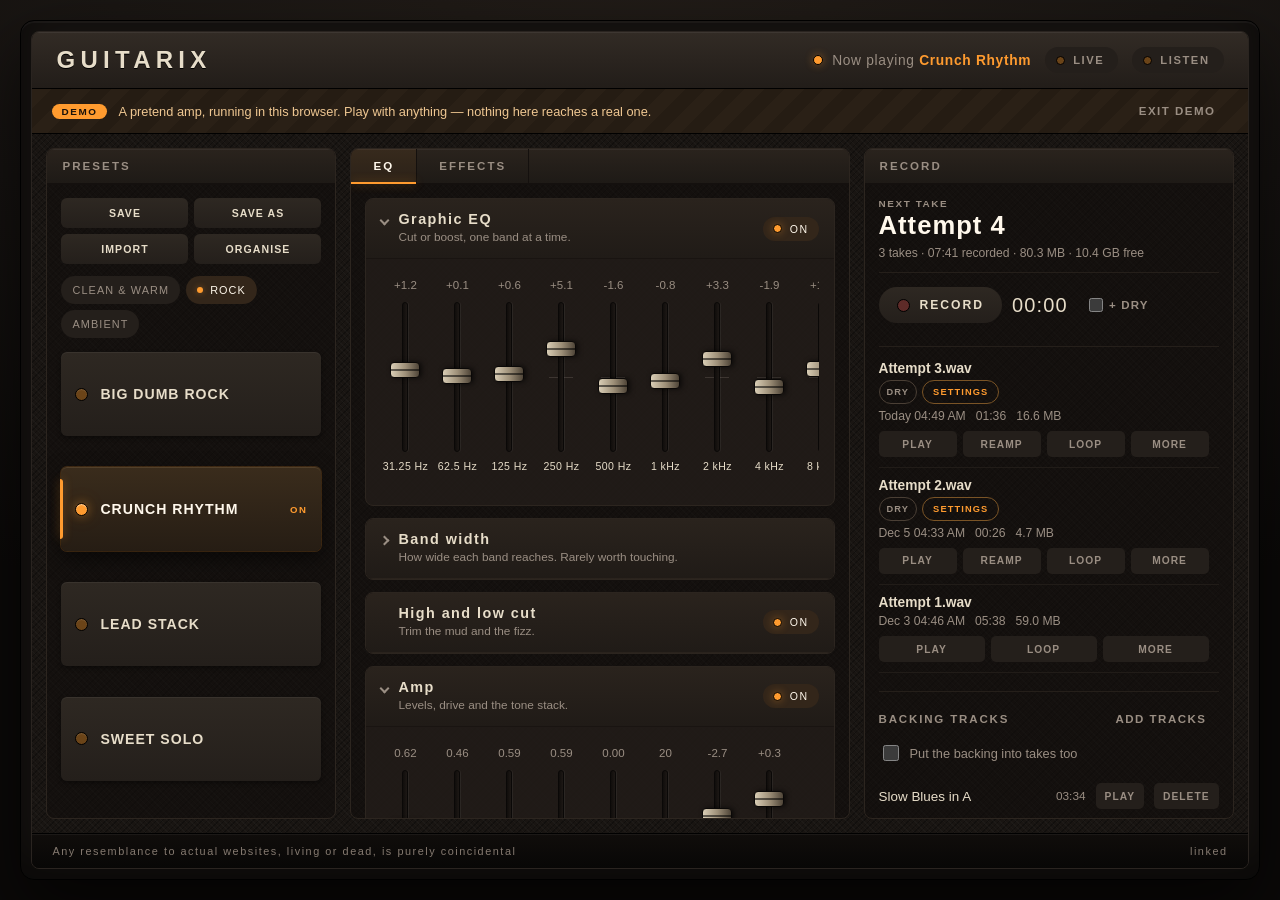
==== commit b0344f2b: "UI cleanup: Raise coarse-pointer tap targets to 44px in preview.html (#15701, part of #157) Implemen" ====
--- a/preview.html
+++ b/preview.html
@@ -2361,9 +2361,17 @@
 
 /* ---- tap targets: 24 px at the very least (WCAG 2.2), roomier for fingers ---- */
 @media (pointer: coarse) {
-  .mini { min-height: 34px; }
-  .bank { min-height: 34px; }
-  .takes__badge.is-action { padding: 8px 12px; }
+  .mini { min-height: 44px; min-width: 44px; }
+  .bank { min-height: 44px; }
+  .takes__badge.is-action {
+    min-height: 44px;
+    display: inline-flex;
+    align-items: center;
+    padding: 8px 12px;
+  }
+  .importer__close { width: 44px; height: 44px; }
+  .dry-toggle { min-height: 44px; }
+  .importer__check { min-height: 44px; }
 }
 
 
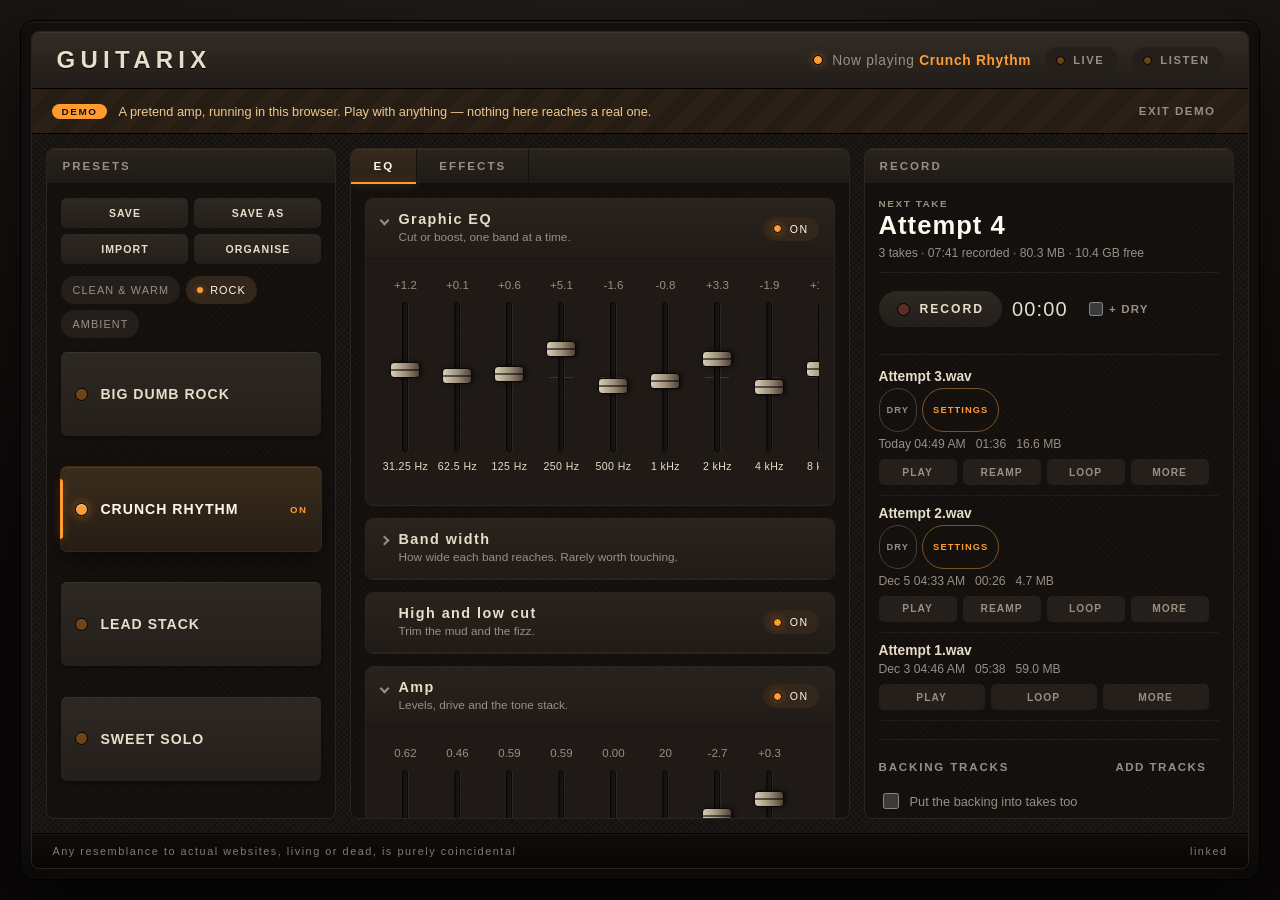
==== commit e591e24f: "Enlarge dry toggle and action badge touch targets (Johnsonklarry/guitarix-web#157) Built by gpt-buil" ====
--- a/preview.html
+++ b/preview.html
@@ -1871,6 +1871,8 @@
   display: inline-flex;
   align-items: center;
   gap: 6px;
+  min-width: 44px;
+  min-height: 44px;
   padding: 6px 11px;
   border: 1px solid var(--edge);
   border-radius: 999px;
@@ -1906,7 +1908,14 @@
   align-items: center;
   transition: background .14s ease, color .14s ease, border-color .14s ease;
 }
-.takes__badge.is-action { cursor: pointer; border-color: #7a5426; color: var(--lamp); transition: background .14s ease;   padding: 6px 10px;
+.takes__badge.is-action {
+  cursor: pointer;
+  border-color: #7a5426;
+  color: var(--lamp);
+  transition: background .14s ease;
+  min-height: 44px;
+  min-width: 44px;
+  padding: 6px 10px;
 }
 @media (hover: hover) and (pointer: fine) {
   .takes__badge.is-action:hover { background: #33261a; }
